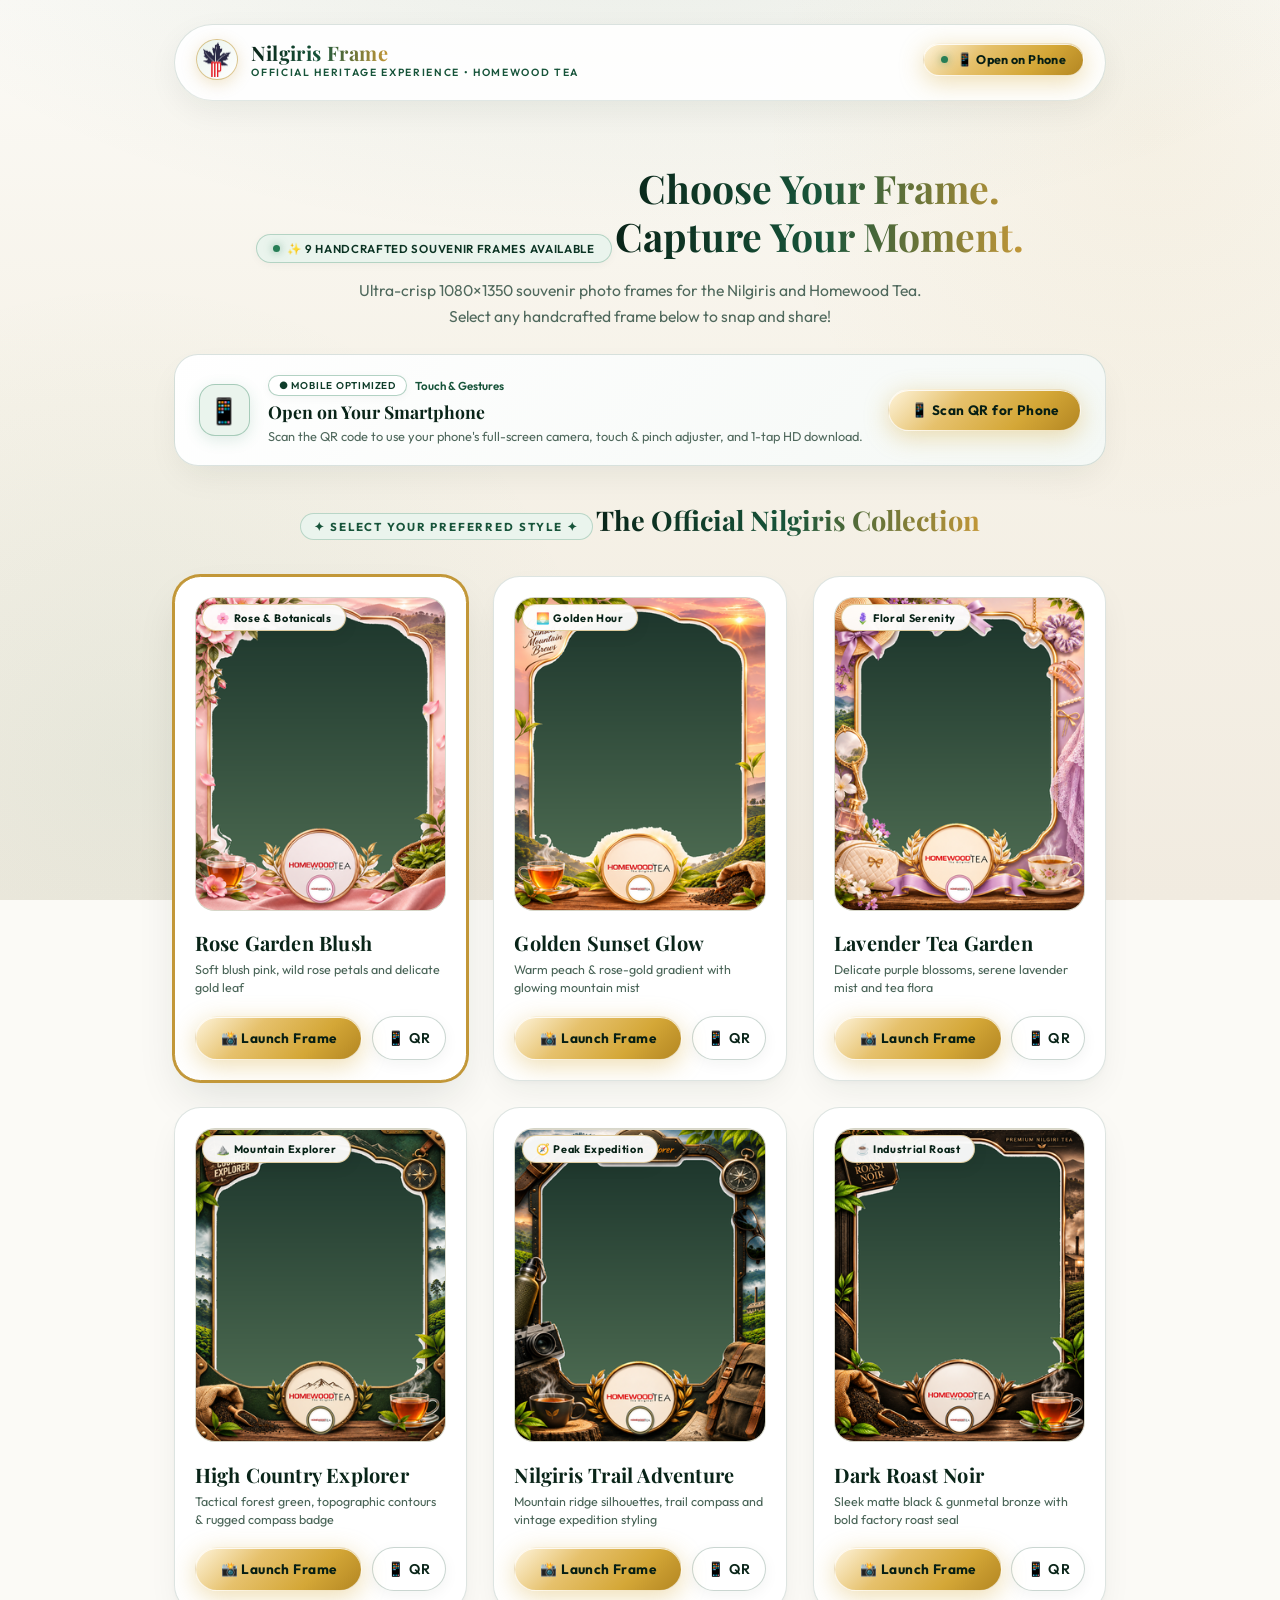
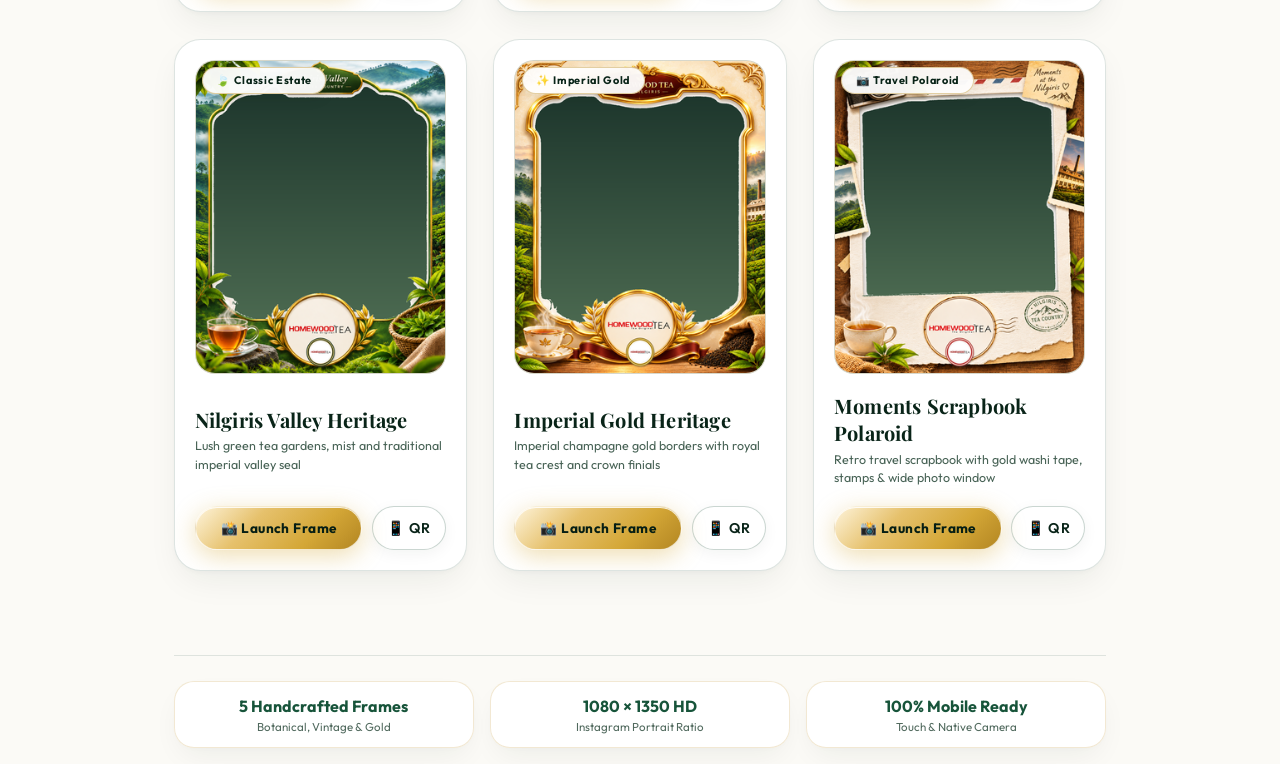
==== index.html @ 3d54c249 "Integrate user's 9 custom AI-designed frames with transparent cutouts and Homewood Tea medallions" ====
<!DOCTYPE html>
<html lang="en">
<head>
  <meta charset="UTF-8" />
  <meta name="viewport" content="width=device-width, initial-scale=1.0, maximum-scale=5.0, user-scalable=yes, viewport-fit=cover" />
  <meta name="theme-color" content="#fbfaf6" />
  <title>Nilgiris Frame | Branded Photo Experience</title>
  <meta name="description" content="Capture and frame high-resolution on-site branded visitor moments with instant social sharing." />
  <link rel="icon" type="image/x-icon" href="favicon.ico" />
  <link rel="shortcut icon" href="logo.ico" />
  <link rel="apple-touch-icon" href="logo.png" />
  <link rel="stylesheet" href="css/style.css" />
</head>
<body>

  <!-- Visual Shutter Flash Overlay -->
  <div id="flash-overlay" class="flash-overlay"></div>

  <!-- Hidden Camera/Gallery File Input -->
  <input type="file" id="file-input" accept="image/*" capture="user" style="display: none;" />

  <!-- ================================================================= -->
  <!-- SCREEN 0: PORTAL / HOME (Browse Campaigns & Mobile QR Codes)     -->
  <!-- ================================================================= -->
  <main id="screen-portal" class="screen-step active" style="flex-direction: column; justify-content: space-between; max-width: 960px; margin: 0 auto; padding: 1.5rem 1rem;">
    <!-- Top Navigation -->
    <header class="portal-header">
      <div style="display: flex; align-items: center; gap: 0.85rem;">
        <div class="brand-crest" title="Nilgiris Valley Crest">
          <img src="logo.png" alt="Logo" style="width: 100%; height: 100%; object-fit: contain; padding: 2px;" />
        </div>
        <div>
          <h1 class="font-serif gold-shimmer-text" style="font-size: 1.25rem; font-weight: 700; letter-spacing: 0.02em;">Nilgiris Frame</h1>
          <p style="font-size: 0.65rem; text-transform: uppercase; letter-spacing: 0.16em; color: var(--tea-forest); font-weight: 600;">Official Heritage Experience • Homewood Tea</p>
        </div>
      </div>
      <div class="portal-nav-actions">
        <button id="btn-open-mobile-qr" class="btn-gold" style="font-size: 0.78rem; padding: 0.5rem 1.05rem; border-radius: 999px;">
          <span class="pulse-dot"></span>
          <span>📱 Open on Phone</span>
        </button>
      </div>
    </header>

    <!-- Hero Section -->
    <section style="margin: 2rem 0 1.5rem; text-align: center;">
      <div class="badge-pill" style="margin-bottom: 0.95rem;">
        <span class="pulse-dot"></span>
        <span style="font-weight: 600; letter-spacing: 0.06em;">✨ 9 Handcrafted Souvenir Frames Available</span>
      </div>
      <h2 class="font-serif gold-shimmer-text" style="font-size: clamp(1.85rem, 6vw, 2.45rem); font-weight: 700; line-height: 1.22; margin-bottom: 0.85rem;">
        Choose Your Frame. <br />Capture Your Moment.
      </h2>
      <p style="font-size: clamp(0.88rem, 2.6vw, 0.98rem); color: var(--tea-text-muted); max-width: 580px; margin: 0 auto; line-height: 1.65;">
        Ultra-crisp 1080×1350 souvenir photo frames for the Nilgiris and Homewood Tea. Select any handcrafted frame below to snap and share!
      </p>
    </section>

    <!-- Mobile Quick Launch Experience Card -->
    <section class="mobile-experience-card glass-panel" style="margin-bottom: 2.25rem; padding: 1.25rem 1.5rem; display: flex; align-items: center; justify-content: space-between; flex-wrap: wrap; gap: 1rem; border: 1.5px solid rgba(17, 69, 48, 0.15); background: linear-gradient(135deg, #ffffff 0%, #f4f8f5 100%); box-shadow: 0 14px 35px -8px rgba(9, 36, 24, 0.08);">
      <div style="display: flex; align-items: center; gap: 1.15rem; flex: 1; min-width: 250px;">
        <div style="width: 3.2rem; height: 3.2rem; border-radius: 1rem; background: #eaf4ed; border: 1.5px solid rgba(39, 126, 86, 0.35); display: flex; align-items: center; justify-content: center; font-size: 1.6rem; flex-shrink: 0; box-shadow: 0 4px 15px rgba(39, 126, 86, 0.15);">
          📱
        </div>
        <div>
          <div style="display: flex; align-items: center; gap: 0.5rem; margin-bottom: 0.25rem;">
            <span class="badge-pill" style="font-size: 0.62rem; padding: 0.2rem 0.6rem; border-color: rgba(39, 126, 86, 0.35); color: #103d2b; background: #ffffff;">
              ● Mobile Optimized
            </span>
            <span style="font-size: 0.72rem; color: var(--tea-forest); font-weight: 600;">Touch & Gestures</span>
          </div>
          <h3 class="font-serif" style="font-size: 1.1rem; color: var(--tea-emerald-deep); font-weight: 700; margin-bottom: 0.2rem;">
            Open on Your Smartphone
          </h3>
          <p style="font-size: 0.8rem; color: var(--tea-text-muted); line-height: 1.45;">
            Scan the QR code to use your phone's full-screen camera, touch & pinch adjuster, and 1-tap HD download.
          </p>
        </div>
      </div>

      <div>
        <button id="btn-banner-scan-qr" class="btn-gold" style="font-size: 0.85rem; padding: 0.7rem 1.35rem;">
          <span>📱 Scan QR for Phone</span>
        </button>
      </div>
    </section>

    <!-- Multi-Frame Catalog Section -->
    <section style="width: 100%; margin-bottom: 2.5rem;">
      <div class="section-title-wrap">
        <div class="section-eyebrow">✦ Select Your Preferred Style ✦</div>
        <h3 class="font-serif gold-shimmer-text" style="font-size: 1.7rem; font-weight: 700;">
          The Official Nilgiris Collection
        </h3>
      </div>

      <!-- Dynamically Populated 5 Frames Grid -->
      <div id="portal-frames-grid" class="frames-grid">
        <!-- Rendered by js/app.js -->
      </div>
    </section>

    <!-- Bottom Specs Footer -->
    <footer style="display: flex; flex-wrap: wrap; justify-content: space-around; gap: 1rem; padding-top: 1.6rem; border-top: 1px solid rgba(17, 69, 48, 0.12); text-align: center;">
      <div class="glass-card" style="padding: 0.85rem 1.25rem; flex: 1; min-width: 140px;">
        <div style="font-weight: 700; color: var(--tea-forest); font-size: 1rem; margin-bottom: 0.2rem;">5 Handcrafted Frames</div>
        <div style="font-size: 0.72rem; color: var(--tea-text-muted);">Botanical, Vintage & Gold</div>
      </div>
      <div class="glass-card" style="padding: 0.85rem 1.25rem; flex: 1; min-width: 140px;">
        <div style="font-weight: 700; color: var(--tea-forest); font-size: 1rem; margin-bottom: 0.2rem;">1080 × 1350 HD</div>
        <div style="font-size: 0.72rem; color: var(--tea-text-muted);">Instagram Portrait Ratio</div>
      </div>
      <div class="glass-card" style="padding: 0.85rem 1.25rem; flex: 1; min-width: 140px;">
        <div style="font-weight: 700; color: var(--tea-forest); font-size: 1rem; margin-bottom: 0.2rem;">100% Mobile Ready</div>
        <div style="font-size: 0.72rem; color: var(--tea-text-muted);">Touch & Native Camera</div>
      </div>
    </footer>
  </main>


  <!-- ================================================================= -->
  <!-- SCREEN 1: CAMPAIGN LANDING (Mobile Brand Onboarding)             -->
  <!-- ================================================================= -->
  <main id="screen-landing" class="screen-step" style="flex-direction: column; justify-content: space-between; max-width: 440px; margin: 0 auto; padding: 1.25rem 1rem;">
    <!-- Brand Header -->
    <header style="text-align: center; padding-top: 0.35rem;">
      <div style="display: flex; justify-content: space-between; align-items: center; margin-bottom: 0.65rem;">
        <button id="btn-back-to-portal" class="btn-secondary" style="font-size: 0.72rem; padding: 0.38rem 0.85rem; border-radius: 999px;">
          ← All Frames
        </button>
        <div class="badge-pill" id="brand-client-name-badge">
          <span>✦</span>
          <span id="brand-client-name">Sagar Nilgiri Products</span>
          <span>✦</span>
        </div>
        <button id="btn-landing-phone-qr" class="btn-secondary" style="font-size: 0.72rem; padding: 0.38rem 0.85rem; border-radius: 999px;" title="Open this frame on Phone">
          📱 QR
        </button>
      </div>

      <h2 id="brand-campaign-title" class="font-serif gold-shimmer-text" style="font-size: clamp(1.4rem, 5.5vw, 1.75rem); font-weight: 700; line-height: 1.25; margin-bottom: 0.25rem;">
        A Moment from the Nilgiris
      </h2>
      <p id="brand-tagline" style="font-size: 0.82rem; color: var(--tea-text-muted); font-weight: 400;">
        Nature Lives in Every Detail
      </p>
    </header>

    <!-- Frame Picker Carousel (Landing) -->
    <div style="margin: 0.95rem 0 0.45rem;">
      <div style="display: flex; justify-content: space-between; align-items: center; margin-bottom: 0.4rem; padding: 0 0.25rem;">
        <span style="font-size: 0.72rem; text-transform: uppercase; letter-spacing: 0.12em; color: var(--tea-forest); font-weight: 700;">
          ✦ Choose Frame Style
        </span>
        <span id="landing-frame-counter" style="font-size: 0.68rem; color: var(--tea-text-muted); font-weight: 600;">
          Frame 1 of 5
        </span>
      </div>
      <div id="landing-frame-carousel" class="landing-frame-picker">
        <!-- Rendered by js/app.js -->
      </div>
    </div>

    <!-- Interactive Teaser Frame Overlay -->
    <div class="glass-panel" style="position: relative; aspect-ratio: 1080 / 1350; width: 100%; max-width: 325px; margin: 0.65rem auto 1.15rem; display: flex; flex-direction: column; align-items: center; justify-content: center; overflow: hidden; border: 2px solid rgba(194, 151, 56, 0.4); box-shadow: var(--shadow-luxury); border-radius: 1.65rem; background: #fbf9f4; cursor: pointer;">
      <!-- Teaser placeholder window -->
      <div id="landing-teaser-window" style="position: absolute; border: 1.5px dashed rgba(39, 126, 86, 0.45); display: flex; flex-direction: column; align-items: center; justify-content: center; text-align: center; padding: 1.25rem; background: radial-gradient(circle at center, #ffffff 0%, #eef5f1 100%); z-index: 2; border-radius: 1.15rem; box-shadow: 0 4px 18px rgba(9, 36, 24, 0.06);">
        <div style="width: 3.4rem; height: 3.4rem; border-radius: 50%; background: #eaf4ed; border: 1.5px solid rgba(194, 151, 56, 0.55); display: flex; align-items: center; justify-content: center; font-size: 1.45rem; margin-bottom: 0.6rem; box-shadow: 0 4px 15px rgba(194, 151, 56, 0.2);">
          📷
        </div>
        <p class="font-serif" style="font-size: 0.95rem; font-weight: 700; color: var(--tea-emerald-deep); letter-spacing: 0.02em;">Tap to Frame Yourself</p>
        <p style="font-size: 0.72rem; color: var(--tea-forest); margin-top: 0.35rem; line-height: 1.4; font-weight: 500;">Live phone camera or choose from photo gallery</p>
      </div>

      <!-- Real Selected Frame Overlay -->
      <img id="landing-teaser-frame-img" src="frames/frame_1.png" alt="Frame Preview" style="position: absolute; inset: 0; width: 100%; height: 100%; object-fit: fill; pointer-events: none; z-index: 5;" />
    </div>

    <!-- Actions -->
    <div style="display: flex; flex-direction: column; gap: 0.75rem; width: 100%;">
      <button id="btn-start-camera" class="btn-gold btn-pulse" style="width: 100%; font-size: 1rem; padding: 1rem;">
        <span>📸 Open Camera & Frame Photo</span>
      </button>

      <button data-action="upload-photo" class="btn-secondary" style="width: 100%; font-size: 0.88rem; padding: 0.82rem;">
        <span>🖼️ Choose from Gallery</span>
      </button>

      <button data-action="sample-portrait" class="btn-secondary" style="width: 100%; font-size: 0.78rem; background: #eaf4ed; border-color: rgba(39, 126, 86, 0.3); color: var(--tea-forest); padding: 0.7rem;">
        <span>✨ Instant Demo Sample Portrait</span>
      </button>
    </div>
  </main>


  <!-- ================================================================= -->
  <!-- SCREEN 2: CAMERA VIEWFINDER                                      -->
  <!-- ================================================================= -->
  <main id="screen-camera" class="screen-step" style="flex-direction: column; position: fixed; inset: 0; background: #000000; z-index: 100;">
    <!-- Top Viewfinder Toolbar -->
    <div class="camera-top-toolbar" style="position: absolute; top: 0; left: 0; right: 0; z-index: 30; display: flex; justify-content: space-between; align-items: center; padding: 1.25rem; background: linear-gradient(to bottom, rgba(0,0,0,0.85), transparent);">
      <button id="btn-close-camera" class="btn-icon" style="width: 2.6rem; height: 2.6rem; background: rgba(255,255,255,0.2); color: #fff; border-color: rgba(255,255,255,0.4);" title="Close">✕</button>
      <div id="camera-client-label" class="badge-pill" style="font-size: 0.7rem; border-color: rgba(212, 175, 55, 0.5); background: rgba(8, 28, 21, 0.8); color: #fff;">
        SAGAR NILGIRI PRODUCTS
      </div>
      <button data-action="sample-portrait" class="btn-icon" style="width: 2.6rem; height: 2.6rem; background: rgba(255,255,255,0.2); color: #fff; border-color: rgba(255,255,255,0.4);" title="Sample Portrait">✨</button>
    </div>

    <!-- Center Video & Framing Guide -->
    <div style="position: relative; flex: 1; width: 100%; display: flex; align-items: center; justify-content: center; overflow: hidden;">
      <video id="camera-video" playsinline autoplay muted style="position: absolute; inset: 0; width: 100%; height: 100%; object-fit: cover;"></video>

      <!-- Framing Guide Cutout Mask -->
      <div class="framing-guide">
        <div class="corner-tick tick-tl"></div>
        <div class="corner-tick tick-tr"></div>
        <div class="corner-tick tick-bl"></div>
        <div class="corner-tick tick-br"></div>

        <div style="position: absolute; top: 1rem; width: 100%; text-align: center;">
          <span style="font-size: 0.65rem; text-transform: uppercase; letter-spacing: 0.12em; color: var(--tea-gold-champagne); background: rgba(8, 28, 21, 0.75); padding: 0.25rem 0.75rem; border-radius: 999px; border: 1px solid rgba(212, 175, 55, 0.4);">
            ✦ Center Face Inside ✦
          </span>
        </div>
      </div>

      <!-- Mobile Camera Notice (if HTTP or camera permission needed) -->
      <div id="camera-error-banner" style="display: none; position: absolute; inset: 0; z-index: 25; background: rgba(8, 28, 21, 0.95); flex-direction: column; align-items: center; justify-content: center; padding: 2rem; text-align: center;">
        <div style="font-size: 2.5rem; margin-bottom: 0.75rem;">📷</div>
        <h3 class="font-serif" style="font-size: 1.25rem; font-weight: 700; color: #fdf4d8; margin-bottom: 0.5rem;">Camera Permission Notice</h3>
        <p id="camera-error-text" style="font-size: 0.8rem; color: rgba(251, 248, 242, 0.75); margin-bottom: 1.5rem; line-height: 1.5; max-width: 320px;">
          Tap below to capture directly using your mobile phone camera!
        </p>
        <button data-action="upload-photo" class="btn-gold" style="width: 100%; max-width: 280px; margin-bottom: 0.75rem;">
          <span>📸 Snap Photo with Device</span>
        </button>
        <button data-action="sample-portrait" class="btn-secondary" style="width: 100%; max-width: 280px;">
          <span>✨ Test with Demo Portrait</span>
        </button>
      </div>
    </div>

    <!-- Bottom Controls -->
    <div class="camera-bottom-toolbar" style="position: absolute; bottom: 0; left: 0; right: 0; z-index: 30; display: flex; justify-content: space-around; align-items: center; padding: 1.5rem 2rem 2.5rem; background: linear-gradient(to top, rgba(0,0,0,0.9), transparent);">
      <button data-action="upload-photo" class="btn-icon" style="background: rgba(255,255,255,0.25); color: #fff;" title="Upload from Gallery">🖼️</button>

      <!-- Main Shutter Button -->
      <div id="btn-shutter" class="shutter-btn-container" title="Take Photo">
        <div class="shutter-ring"></div>
        <div class="shutter-core">
          <span style="font-size: 1.5rem;">📷</span>
        </div>
      </div>

      <button id="btn-flip-camera" class="btn-icon" style="background: rgba(255,255,255,0.25); color: #fff;" title="Flip Camera">🔄</button>
    </div>
  </main>


  <!-- ================================================================= -->
  <!-- SCREEN 3: PHOTO ADJUSTER (Touch Drag, Zoom & Mirror)             -->
  <!-- ================================================================= -->
  <main id="screen-adjust" class="screen-step" style="flex-direction: column; justify-content: space-between; max-width: 440px; margin: 0 auto; padding: 1.25rem; overflow-y: auto; -webkit-overflow-scrolling: touch;">
    <header style="text-align: center; padding-top: 0.5rem;">
      <h2 class="font-serif gold-shimmer-text" style="font-size: 1.6rem; font-weight: 700;">Adjust Your Photo</h2>
      <p style="font-size: 0.78rem; color: var(--tea-text-muted); margin-top: 0.25rem;">
        👆 Drag to center inside frame • Slide to scale & zoom
      </p>
    </header>

    <!-- Adjuster Stage with Live Frame Overlay -->
    <div style="width: 100%; display: flex; justify-content: center; margin: 0.65rem 0;">
      <div id="adjuster-frame-wrapper" class="adjuster-frame-wrapper">
        <div id="adjuster-stage" class="adjuster-stage">
          <img id="adjuster-img" alt="Customer photo adjustment" />
        </div>
        <img id="adjuster-frame-overlay-img" src="frames/frame_1.png" class="adjuster-frame-overlay" alt="Live Frame Overlay" />
      </div>
    </div>

    <!-- Choose Frame in Adjuster -->
    <div style="width: 100%; margin: 0.35rem 0 0.7rem;">
      <div style="display: flex; justify-content: space-between; align-items: center; margin-bottom: 0.3rem; padding: 0 0.3rem;">
        <span style="font-size: 0.72rem; text-transform: uppercase; letter-spacing: 0.1em; color: var(--tea-forest); font-weight: 700;">
          ✦ Switch Frame
        </span>
        <span id="adjust-frame-label" style="font-size: 0.68rem; color: var(--tea-text-muted); font-weight: 600;">
          Nilgiris Valley
        </span>
      </div>
      <div id="adjust-frame-bar" class="adjuster-frame-bar">
        <!-- Rendered by js/app.js -->
      </div>
    </div>

    <!-- Adjust Controls -->
    <div class="glass-panel" style="padding: 0.95rem 1.25rem; margin-bottom: 0.85rem;">
      <div style="display: flex; justify-content: space-between; align-items: center; margin-bottom: 0.5rem; font-size: 0.82rem;">
        <span style="color: var(--tea-forest); font-weight: 700; letter-spacing: 0.04em;">Scale & Zoom</span>
        <span id="zoom-val-text" style="color: var(--tea-emerald-deep); font-weight: 700; background: #eaf4ed; padding: 0.15rem 0.5rem; border-radius: 999px; border: 1px solid rgba(39,126,86,0.25);">1.0x</span>
      </div>
      <input type="range" id="zoom-slider" min="0.7" max="2.5" step="0.05" value="1.0" />

      <div style="display: flex; justify-content: space-between; gap: 0.75rem; margin-top: 0.85rem;">
        <button id="btn-mirror-photo" class="btn-secondary" style="flex: 1; font-size: 0.78rem; padding: 0.65rem;">
          <span>🪞 Mirror Flip</span>
        </button>
        <button id="btn-retake-photo" class="btn-secondary" style="flex: 1; font-size: 0.78rem; padding: 0.65rem;">
          <span>🔄 Retake</span>
        </button>
      </div>
    </div>

    <!-- Confirm Button -->
    <button id="btn-confirm-adjust" class="btn-gold btn-pulse" style="width: 100%; font-size: 1.02rem; padding: 1rem;">
      <span>✦ Confirm & Frame Photo ✦</span>
    </button>
  </main>


  <!-- ================================================================= -->
  <!-- SCREEN 4: COMPOSITING ANIMATION                                  -->
  <!-- ================================================================= -->
  <main id="screen-compositing" class="screen-step" style="flex-direction: column; align-items: center; justify-content: center; min-height: 100vh; min-height: 100dvh; text-align: center; padding: 2rem; background: var(--tea-porcelain);">
    <!-- Dual Ring Luxury Aperture Mechanism -->
    <div style="position: relative; width: 6rem; height: 6rem; display: flex; align-items: center; justify-content: center; margin-bottom: 2rem;">
      <div style="position: absolute; inset: 0; border-radius: 50%; border: 2px dashed rgba(194, 151, 56, 0.45); animation: spinClockwise 9s infinite linear;"></div>
      <div style="position: absolute; inset: 6px; border-radius: 50%; border: 3px solid transparent; border-top-color: var(--tea-forest); border-bottom-color: var(--tea-gold); animation: spinClockwise 1.5s infinite cubic-bezier(0.68, -0.55, 0.27, 1.55);"></div>
      <div style="position: absolute; inset: 16px; border-radius: 50%; border: 1.5px solid rgba(39, 126, 86, 0.35); animation: spinCounter 4s infinite linear;"></div>
      <div style="font-size: 1.5rem; color: var(--tea-gold); filter: drop-shadow(0 0 10px rgba(194, 151, 56, 0.5));">
        ✦
      </div>
    </div>
    <h3 class="font-serif gold-shimmer-text" style="font-size: 1.55rem; font-weight: 700; margin-bottom: 0.6rem;">
      Crafting High-Resolution Frame
    </h3>
    <p style="font-size: 0.82rem; color: var(--tea-text-muted); max-width: 320px; line-height: 1.6;">
      Applying 24K gold foil accents, botanical flourishes, and official authenticity verification...
    </p>
    <div style="display: flex; align-items: center; gap: 0.5rem; margin-top: 1.5rem; background: #eaf4ed; border: 1px solid rgba(39, 126, 86, 0.25); border-radius: 999px; padding: 0.35rem 0.95rem; font-size: 0.72rem; color: var(--tea-forest); font-weight: 600;">
      <span class="pulse-dot"></span>
      <span>1080 × 1350 Master Canvas Generation</span>
    </div>
  </main>


  <!-- ================================================================= -->
  <!-- SCREEN 5: FINAL PREVIEW & SHARING                                -->
  <!-- ================================================================= -->
  <main id="screen-preview" class="screen-step" style="flex-direction: column; justify-content: space-between; max-width: 440px; margin: 0 auto; padding: 1.25rem;">
    <header style="text-align: center; padding-top: 0.5rem;">
      <div class="badge-pill" style="margin-bottom: 0.65rem;">
        <span class="pulse-dot"></span>
        <span>✓ High-Resolution 1080×1350 Ready</span>
      </div>
      <h2 id="preview-title" class="font-serif gold-shimmer-text" style="font-size: 1.7rem; font-weight: 700;">
        Your Branded Moment
      </h2>
    </header>

    <!-- Final Composite Display -->
    <div style="width: 100%; margin: 0.85rem 0; border-radius: 1.65rem; overflow: hidden; box-shadow: 0 20px 50px -10px rgba(9, 36, 24, 0.16), 0 0 25px rgba(194, 151, 56, 0.25); border: 2px solid rgba(194, 151, 56, 0.45); background: #ffffff;">
      <img id="final-composite-img" alt="Branded photo composite" style="width: 100%; height: auto; display: block;" />
    </div>

    <!-- Switch Frame Style (Re-compositing without retake) -->
    <div class="glass-panel" style="padding: 0.75rem 0.95rem; margin-bottom: 0.85rem;">
      <div style="display: flex; justify-content: space-between; align-items: center; margin-bottom: 0.35rem;">
        <span style="font-size: 0.72rem; font-weight: 700; color: var(--tea-forest); letter-spacing: 0.06em;">
          ✦ Try Another Frame Style
        </span>
        <span style="font-size: 0.64rem; color: var(--tea-text-muted); font-weight: 600;">
          Instant 1-Tap Re-frame
        </span>
      </div>
      <div id="preview-frame-strip" class="preview-frame-strip">
        <!-- Rendered by js/app.js -->
      </div>
    </div>

    <!-- Actions -->
    <div style="display: flex; flex-direction: column; gap: 0.75rem; width: 100%;">
      <button id="btn-download-hd" class="btn-gold btn-pulse" style="width: 100%; font-size: 1.02rem; padding: 1rem;">
        <span>⬇️ Download HD Photo (1080×1350)</span>
      </button>

      <div style="display: flex; gap: 0.75rem;">
        <button id="btn-share" class="btn-secondary" style="flex: 1; font-size: 0.88rem; padding: 0.88rem;">
          <span>📤 Share / Post</span>
        </button>
        <button id="btn-take-another" class="btn-secondary" style="flex: 1; font-size: 0.88rem; padding: 0.88rem;">
          <span>📸 Take Another</span>
        </button>
      </div>

      <!-- Brand CTA Link -->
      <a id="cta-brand-link" href="#" target="_blank" rel="noopener noreferrer" class="btn-secondary" style="text-align: center; font-size: 0.82rem; background: #eaf4ed; border-color: rgba(39, 126, 86, 0.3); color: var(--tea-forest); text-decoration: none; padding: 0.82rem; font-weight: 600;">
        <span id="cta-brand-text">Explore Nilgiri Reserve Blends →</span>
      </a>
    </div>
  </main>


  <!-- ================================================================= -->
  <!-- MODAL: INSTAGRAM & SOCIAL SHARING                                -->
  <!-- ================================================================= -->
  <div id="share-modal" class="modal-backdrop">
    <div class="modal-box" style="max-width: 440px;">
      <div style="display: flex; justify-content: space-between; align-items: center; margin-bottom: 0.65rem;">
        <div>
          <h3 class="font-serif gold-gradient-text" style="font-size: 1.25rem; font-weight: 700;">Share Your Moment</h3>
          <p style="font-size: 0.72rem; color: var(--tea-text-muted); margin-top: 0.15rem;">Tap any app below to open and share instantly</p>
        </div>
        <button data-close-modal class="btn-icon" style="width: 2.2rem; height: 2.2rem;">✕</button>
      </div>

      <!-- Live Share Notice Status -->
      <div id="share-status-pill" style="display: none; padding: 0.55rem 0.85rem; border-radius: 0.85rem; background: #eaf4ed; border: 1px solid rgba(39, 126, 86, 0.4); color: var(--tea-forest); font-size: 0.72rem; font-weight: 600; text-align: center; margin-bottom: 0.75rem;">
        ✓ Opening app...
      </div>

      <!-- Native System Share Trigger -->
      <button id="btn-trigger-system-share" class="btn-gold" style="width: 100%; font-size: 0.85rem; padding: 0.75rem; margin-bottom: 0.75rem; display: flex; align-items: center; justify-content: center; gap: 0.5rem;">
        <span>📱 Open Phone's Share Menu (All Apps)</span>
      </button>

      <!-- Apps Grid (Direct Deep Links) -->
      <div class="share-apps-grid">
        <!-- WhatsApp -->
        <div id="share-btn-whatsapp" class="share-app-item">
          <div class="share-app-icon" style="background: #25D366;">
            💬
          </div>
          <span class="share-app-label">WhatsApp</span>
          <span class="share-app-sub">Chat & Status</span>
        </div>

        <!-- Instagram -->
        <div id="share-btn-instagram" class="share-app-item">
          <div class="share-app-icon" style="background: linear-gradient(45deg, #f09433 0%, #e6683c 25%, #dc2743 50%, #cc2366 75%, #bc1888 100%);">
            📸
          </div>
          <span class="share-app-label">Instagram</span>
          <span class="share-app-sub">Story & Feed</span>
        </div>

        <!-- Telegram -->
        <div id="share-btn-telegram" class="share-app-item">
          <div class="share-app-icon" style="background: #0088cc;">
            ✈️
          </div>
          <span class="share-app-label">Telegram</span>
          <span class="share-app-sub">Send Message</span>
        </div>

        <!-- Messages / SMS -->
        <div id="share-btn-sms" class="share-app-item">
          <div class="share-app-icon" style="background: #34C759;">
            ✉️
          </div>
          <span class="share-app-label">Messages</span>
          <span class="share-app-sub">iMessage / SMS</span>
        </div>

        <!-- Twitter / X -->
        <div id="share-btn-twitter" class="share-app-item">
          <div class="share-app-icon" style="background: #000000; border: 1px solid rgba(255,255,255,0.25);">
            𝕏
          </div>
          <span class="share-app-label">X / Twitter</span>
          <span class="share-app-sub">Post Tweet</span>
        </div>

        <!-- Facebook -->
        <div id="share-btn-facebook" class="share-app-item">
          <div class="share-app-icon" style="background: #1877F2;">
            📘
          </div>
          <span class="share-app-label">Facebook</span>
          <span class="share-app-sub">Feed Post</span>
        </div>
      </div>

      <!-- Caption Preview & Copy -->
      <div style="background: #fbf9f4; border: 1px solid rgba(17, 69, 48, 0.16); border-radius: 1rem; padding: 0.75rem 0.85rem; margin-top: 0.5rem;">
        <div style="display: flex; justify-content: space-between; align-items: center; margin-bottom: 0.35rem;">
          <span style="font-size: 0.65rem; color: var(--tea-forest); font-weight: 600; text-transform: uppercase; letter-spacing: 0.05em;">✦ Instagram Caption</span>
          <button id="btn-copy-caption" class="btn-secondary" style="font-size: 0.65rem; padding: 0.25rem 0.65rem; border-radius: 999px;">
            📋 Copy Caption
          </button>
        </div>
        <p id="caption-text-preview" style="font-size: 0.7rem; color: var(--tea-text-body); white-space: pre-line; line-height: 1.35; max-height: 65px; overflow-y: auto;"></p>
      </div>

      <!-- Save Photo Button -->
      <button id="btn-modal-download-hd" class="btn-secondary" style="width: 100%; font-size: 0.78rem; margin-top: 0.75rem; padding: 0.65rem;">
        <span>💾 Save 1080×1350 Photo to Device Gallery</span>
      </button>
    </div>
  </div>


  <!-- ================================================================= -->
  <!-- MODAL: SCAN ON MOBILE (Dynamic QR Code)                          -->
  <!-- ================================================================= -->
  <div id="qr-modal" class="modal-backdrop">
    <div class="modal-box" style="text-align: center;">
      <div style="display: flex; justify-content: space-between; align-items: center; margin-bottom: 1rem;">
        <h3 id="qr-modal-title" class="font-serif gold-gradient-text" style="font-size: 1.2rem; font-weight: 700;">
          Scan with Mobile Camera
        </h3>
        <button data-close-modal class="btn-icon" style="width: 2.2rem; height: 2.2rem;">✕</button>
      </div>
      <p id="qr-modal-sub" style="font-size: 0.8rem; color: var(--tea-text-muted); margin-bottom: 1.25rem;">
        Point your phone camera at this QR code to launch the camera experience on your mobile device!
      </p>

      <!-- Dynamic QR Canvas Container -->
      <div style="display: flex; justify-content: center; margin: 1.25rem 0;">
        <div id="qr-code-display" style="padding: 1rem; background: #ffffff; border-radius: 1.25rem; box-shadow: 0 10px 30px rgba(9, 36, 24, 0.12); border: 2px solid rgba(194, 151, 56, 0.4);"></div>
      </div>

      <div style="font-size: 0.75rem; color: var(--tea-text-muted); margin-bottom: 0.85rem; word-break: break-all;">
        Or open direct link:<br />
        <a id="qr-direct-link" href="#" target="_blank" style="color: var(--tea-forest); text-decoration: underline; font-weight: 600;"></a>
      </div>

      <div style="display: flex; gap: 0.5rem; margin-bottom: 0.75rem;">
        <button id="btn-copy-qr-link" class="btn-gold" style="flex: 1; font-size: 0.78rem; padding: 0.6rem;">
          <span>📋 Copy Mobile Link</span>
        </button>
      </div>

      <p style="font-size: 0.68rem; color: var(--tea-text-dim); margin-bottom: 1rem;">
        ✦ Tip: Ensure your mobile phone is connected to the same Wi-Fi network.
      </p>

      <button data-close-modal class="btn-secondary" style="width: 100%; font-size: 0.8rem;">
        Close
      </button>
    </div>
  </div>

  <!-- Pure JavaScript Application Scripts -->
  <script src="js/qrcode.min.js"></script>
  <script src="js/campaigns.js"></script>
  <script src="js/canvas-composer.js"></script>
  <script src="js/camera.js"></script>
  <script src="js/app.js"></script>
</body>
</html>
---- css/style.css ----
@import url('https://fonts.googleapis.com/css2?family=Cinzel:wght@500;600;700;800;900&family=Outfit:wght@300;400;500;600;700;800&family=Plus+Jakarta+Sans:wght@300;400;500;600;700&family=Playfair+Display:ital,wght@0,500;0,600;0,700;1,500&display=swap');

:root {
  /* ================================================================= */
  /* NILGIRIS HIGH-ELEVATION BOTANICAL LUXURY & CHAMPAGNE GOLD SYSTEM  */
  /* ================================================================= */
  
  /* Lighter Porcelain & Bone-China Surfaces */
  --tea-porcelain: #fbfaf6;
  --tea-cream: #f4efe6;
  --tea-ivory: #ffffff;
  --tea-surface: rgba(255, 255, 255, 0.90);
  --tea-surface-card: rgba(255, 255, 255, 0.94);
  --tea-surface-card-hover: #ffffff;
  
  /* Aristocratic Botanical Greens: British Heritage, Mountain Pine & Fresh Shoot */
  --tea-emerald-deep: #092418;        /* Deepest high-contrast forest for headlines */
  --tea-emerald-rich: #103d2b;        /* Imperial botanical green */
  --tea-forest: #17543a;              /* Primary brand forest green */
  --tea-sprout: #277e56;              /* Fresh mountain tea sprout */
  --tea-mint-soft: #eaf4ed;           /* Soft eucalyptus mint badge & hover tint */
  --tea-mint-subtle: #f1f7f3;
  --tea-mint-border: rgba(39, 126, 86, 0.22);
  
  /* Refined Champagne 24K Gold Accents */
  --tea-gold: #c29738;
  --tea-gold-light: #fef8eb;
  --tea-gold-champagne: #ecd398;
  --tea-gold-rich: #b38622;
  --tea-gold-border: rgba(194, 151, 56, 0.32);
  --tea-gold-glow: rgba(194, 151, 56, 0.28);
  
  /* High-Contrast Luxury Typography */
  --tea-text-title: #082116;          /* 100% WCAG AAA Sharpness */
  --tea-text-body: #233a2f;           /* Comfortable long reading */
  --tea-text-muted: #50695d;          /* Subtitles & metadata */
  --tea-text-dim: #768f84;
  
  /* Compatibility bindings with existing component classes */
  --lux-void: var(--tea-porcelain);
  --lux-obsidian: var(--tea-cream);
  --lux-emerald-noir: var(--tea-mint-soft);
  --lux-emerald-velvet: var(--tea-forest);
  --lux-forest-deep: var(--tea-emerald-deep);

  --lux-cream: var(--tea-text-title);
  --lux-ivory: var(--tea-text-body);
  --lux-pearl-dim: var(--tea-text-muted);
  --lux-pearl-faint: var(--tea-text-dim);

  --lux-gold-light: var(--tea-gold-light);
  --lux-gold-champagne: var(--tea-gold-champagne);
  --lux-gold: var(--tea-gold);
  --lux-gold-rich: var(--tea-gold-rich);
  --lux-gold-bronze: #8a6519;
  --lux-gold-glow: var(--tea-gold-glow);

  --nilgiri-dark: var(--tea-emerald-deep);
  --nilgiri-forest: var(--tea-forest);
  --nilgiri-deep: var(--tea-emerald-rich);
  --nilgiri-emerald: var(--tea-sprout);
  --nilgiri-cream: var(--tea-porcelain);
  --nilgiri-ivory: var(--tea-ivory);
  --nilgiri-gold: var(--tea-gold);
  --nilgiri-gold-light: var(--tea-gold-champagne);
  --nilgiri-gold-dark: var(--tea-gold-rich);

  --font-serif: 'Playfair Display', Georgia, serif;
  --font-display: 'Cinzel', Georgia, serif;
  --font-sans: 'Outfit', 'Plus Jakarta Sans', -apple-system, BlinkMacSystemFont, 'Segoe UI', Roboto, sans-serif;

  --shadow-gold: 0 8px 25px var(--tea-gold-glow);
  --shadow-luxury: 0 16px 40px -10px rgba(9, 36, 24, 0.08), 0 3px 10px rgba(0, 0, 0, 0.02);
  --glass-border: 1px solid rgba(17, 69, 48, 0.12);
}

* {
  box-sizing: border-box;
  margin: 0;
  padding: 0;
  -webkit-tap-highlight-color: transparent;
}

html, body {
  width: 100%;
  min-height: 100vh;
  min-height: 100dvh;
  background-color: var(--tea-porcelain);
  color: var(--tea-text-body);
  font-family: var(--font-sans);
  overflow-x: hidden;
  -webkit-font-smoothing: antialiased;
  -moz-osx-font-smoothing: grayscale;
}

/* Atmospheric High-Elevation Mist & Botanical Emerald Background */
body {
  background: 
    radial-gradient(ellipse 90% 55% at 50% -10%, rgba(27, 88, 62, 0.08) 0%, transparent 68%),
    radial-gradient(circle 600px at 90% 15%, rgba(194, 151, 56, 0.07) 0%, transparent 65%),
    radial-gradient(circle 700px at 10% 85%, rgba(39, 126, 86, 0.06) 0%, transparent 70%),
    linear-gradient(180deg, #fbfaf6 0%, #f6f2e8 45%, #f1ebe0 100%);
  background-attachment: fixed;
}

/* Typography */
.font-serif { font-family: var(--font-serif); }
.font-display { font-family: var(--font-display); }
.font-sans { font-family: var(--font-sans); }

.gold-gradient-text {
  background: linear-gradient(135deg, #092418 0%, #17543a 40%, #b38622 80%, #092418 100%);
  -webkit-background-clip: text;
  -webkit-text-fill-color: transparent;
  display: inline-block;
}

/* Dynamic 24K Gold & Emerald Shimmer Animation */
@keyframes goldShimmerSweep {
  0% { background-position: -200% center; }
  100% { background-position: 200% center; }
}

.gold-shimmer-text {
  background: linear-gradient(90deg, #092418 0%, #17543a 25%, #c29738 50%, #17543a 75%, #092418 100%);
  background-size: 200% auto;
  -webkit-background-clip: text;
  -webkit-text-fill-color: transparent;
  display: inline-block;
  animation: goldShimmerSweep 7s ease-in-out infinite;
}

/* Frosted Luxury Porcelain Glass Surfaces */
.glass-panel {
  background: var(--tea-surface);
  backdrop-filter: blur(24px);
  -webkit-backdrop-filter: blur(24px);
  border: 1px solid rgba(17, 69, 48, 0.12);
  border-radius: 1.5rem;
  box-shadow: 0 16px 40px -10px rgba(9, 36, 24, 0.08), 0 2px 8px rgba(0, 0, 0, 0.03);
}

.glass-card {
  background: var(--tea-surface-card);
  backdrop-filter: blur(20px);
  -webkit-backdrop-filter: blur(20px);
  border: 1px solid rgba(194, 151, 56, 0.22);
  border-radius: 1.25rem;
  box-shadow: 0 12px 30px -8px rgba(9, 36, 24, 0.07), 0 2px 6px rgba(0, 0, 0, 0.02);
}

/* Primary Haute 24K Gold Button with Specular Shine */
.btn-gold {
  position: relative;
  background: linear-gradient(135deg, #fef4db 0%, #e6c16c 35%, #d4a737 70%, #b38622 100%);
  color: #061e14;
  font-family: var(--font-sans);
  font-weight: 700;
  font-size: 0.95rem;
  letter-spacing: 0.03em;
  border: 1px solid rgba(255, 255, 255, 0.7);
  border-radius: 999px;
  padding: 0.95rem 1.85rem;
  cursor: pointer;
  display: inline-flex;
  align-items: center;
  justify-content: center;
  gap: 0.6rem;
  box-shadow: 0 6px 25px rgba(212, 167, 55, 0.38), inset 0 1px 0 rgba(255, 255, 255, 0.85);
  transition: all 0.28s cubic-bezier(0.16, 1, 0.3, 1);
  user-select: none;
  text-decoration: none;
  overflow: hidden;
}

.btn-gold::before {
  content: '';
  position: absolute;
  top: -50%;
  left: -50%;
  width: 200%;
  height: 200%;
  background: linear-gradient(
    60deg,
    transparent 35%,
    rgba(255, 255, 255, 0.45) 50%,
    transparent 65%
  );
  transform: translateX(-100%) rotate(25deg);
  transition: transform 0.65s ease;
  pointer-events: none;
}

.btn-gold:hover {
  filter: brightness(1.04);
  box-shadow: 0 8px 32px rgba(212, 167, 55, 0.52), inset 0 1px 0 #ffffff;
  transform: translateY(-2px);
}

.btn-gold:hover::before {
  transform: translateX(100%) rotate(25deg);
}

.btn-gold:active {
  transform: scale(0.97);
  box-shadow: 0 2px 12px rgba(212, 167, 55, 0.3);
}

/* Pulsing Primary Button for Key Conversions */
@keyframes pulseButtonGlow {
  0%, 100% {
    box-shadow: 0 6px 25px rgba(212, 167, 55, 0.38), 0 0 0 0 rgba(194, 151, 56, 0.35);
  }
  50% {
    box-shadow: 0 8px 34px rgba(212, 167, 55, 0.55), 0 0 0 8px rgba(194, 151, 56, 0);
  }
}

.btn-pulse {
  animation: pulseButtonGlow 2.6s infinite cubic-bezier(0.4, 0, 0.6, 1);
}

/* Secondary Frosted Porcelain Button */
.btn-secondary {
  background: #ffffff;
  border: 1.5px solid rgba(17, 69, 48, 0.22);
  color: #092418;
  font-family: var(--font-sans);
  font-weight: 600;
  font-size: 0.88rem;
  letter-spacing: 0.02em;
  border-radius: 999px;
  padding: 0.85rem 1.45rem;
  cursor: pointer;
  display: inline-flex;
  align-items: center;
  justify-content: center;
  gap: 0.5rem;
  box-shadow: 0 4px 15px rgba(9, 36, 24, 0.05);
  transition: all 0.25s cubic-bezier(0.16, 1, 0.3, 1);
  text-decoration: none;
}

.btn-secondary:hover {
  background: #eaf4ed;
  border-color: #17543a;
  color: #061e14;
  transform: translateY(-1px);
  box-shadow: 0 6px 20px rgba(9, 36, 24, 0.09);
}

.btn-secondary:active {
  transform: scale(0.98);
}

/* Icon Buttons */
.btn-icon {
  width: 3.2rem;
  height: 3.2rem;
  border-radius: 50%;
  background: #ffffff;
  border: 1.5px solid rgba(17, 69, 48, 0.18);
  color: #092418;
  display: flex;
  align-items: center;
  justify-content: center;
  cursor: pointer;
  box-shadow: 0 4px 15px rgba(9, 36, 24, 0.08);
  transition: all 0.2s ease;
}

.btn-icon:hover {
  border-color: var(--tea-gold);
  color: #061e14;
  background: #fbf9f4;
  box-shadow: 0 0 18px rgba(194, 151, 56, 0.28);
  transform: scale(1.05);
}

.btn-icon:active {
  transform: scale(0.92);
}

/* Fine Jewelry Badge Pill */
.badge-pill {
  display: inline-flex;
  align-items: center;
  gap: 0.45rem;
  padding: 0.38rem 1rem;
  border-radius: 9999px;
  background: #eaf4ed;
  border: 1px solid rgba(39, 126, 86, 0.28);
  font-size: 0.72rem;
  font-weight: 600;
  letter-spacing: 0.08em;
  text-transform: uppercase;
  color: #0b3323;
  box-shadow: 0 2px 8px rgba(9, 36, 24, 0.04);
}

/* Shutter Button with Pulsing Gold Ring */
.shutter-btn-container {
  position: relative;
  width: 5.5rem;
  height: 5.5rem;
  display: flex;
  align-items: center;
  justify-content: center;
  cursor: pointer;
}

.shutter-ring {
  position: absolute;
  inset: 0;
  border-radius: 50%;
  border: 3px solid var(--tea-gold);
  animation: pulse-ring 2.4s infinite cubic-bezier(0.4, 0, 0.6, 1);
}

.shutter-core {
  position: relative;
  width: 4.4rem;
  height: 4.4rem;
  border-radius: 50%;
  background: linear-gradient(135deg, #fff2d4 0%, #e2be6c 60%, #9e751d 100%);
  border: 2px solid #ffffff;
  display: flex;
  align-items: center;
  justify-content: center;
  color: #070a09;
  box-shadow: 0 0 30px rgba(226, 190, 108, 0.65);
  transition: transform 0.15s ease;
}

.shutter-btn-container:active .shutter-core {
  transform: scale(0.9);
}

@keyframes pulse-ring {
  0%, 100% {
    transform: scale(1);
    opacity: 0.85;
  }
  50% {
    transform: scale(1.1);
    opacity: 0.25;
  }
}

/* Flash Animation */
.flash-overlay {
  position: fixed;
  inset: 0;
  background: white;
  opacity: 0;
  pointer-events: none;
  z-index: 9999;
  transition: opacity 0.05s ease-out;
}

.flash-overlay.flashing {
  opacity: 0.95;
  transition: opacity 0.15s ease-in;
}

/* Step Screens with Cinematic Fade */
.screen-step {
  display: none;
  width: 100%;
  min-height: 100vh;
  min-height: 100dvh;
}

.screen-step.active {
  display: flex;
  animation: screenFadeSlide 0.36s cubic-bezier(0.16, 1, 0.3, 1) forwards;
}

@keyframes screenFadeSlide {
  0% {
    opacity: 0;
    transform: translateY(10px);
  }
  100% {
    opacity: 1;
    transform: translateY(0);
  }
}

/* Viewfinder Framing Window (Camera remains black for photography) */
.framing-guide {
  position: relative;
  width: 84vw;
  max-width: 360px;
  aspect-ratio: 886 / 756;
  border-radius: 1.75rem;
  border: 2px solid rgba(226, 190, 108, 0.85);
  box-shadow: 0 0 0 9999px rgba(3, 5, 4, 0.78), 0 0 35px rgba(226, 190, 108, 0.45);
  overflow: hidden;
}

.corner-tick {
  position: absolute;
  width: 1.4rem;
  height: 1.4rem;
  border-color: #fae6ba;
  animation: tickGlow 2.8s infinite ease-in-out;
}

@keyframes tickGlow {
  0%, 100% {
    border-color: #fae6ba;
    filter: drop-shadow(0 0 4px rgba(226, 190, 108, 0.6));
  }
  50% {
    border-color: #ffffff;
    filter: drop-shadow(0 0 10px rgba(255, 255, 255, 0.95));
  }
}

.tick-tl { top: 0.6rem; left: 0.6rem; border-top: 3px solid; border-left: 3px solid; border-top-left-radius: 6px; }
.tick-tr { top: 0.6rem; right: 0.6rem; border-top: 3px solid; border-right: 3px solid; border-top-right-radius: 6px; }
.tick-bl { bottom: 0.6rem; left: 0.6rem; border-bottom: 3px solid; border-left: 3px solid; border-bottom-left-radius: 6px; }
.tick-br { bottom: 0.6rem; right: 0.6rem; border-bottom: 3px solid; border-right: 3px solid; border-bottom-right-radius: 6px; }

/* Spin Keyframes for Luxury Aperture and Loaders */
@keyframes spinClockwise {
  0% { transform: rotate(0deg); }
  100% { transform: rotate(360deg); }
}

@keyframes spinCounter {
  0% { transform: rotate(0deg); }
  100% { transform: rotate(-360deg); }
}

/* Photo Adjuster with Live Nilgiris Frame Overlay */
.adjuster-frame-wrapper {
  position: relative;
  width: 82vw;
  max-width: 320px;
  aspect-ratio: 1080 / 1350;
  border-radius: 1.5rem;
  overflow: hidden;
  box-shadow: 0 16px 45px -8px rgba(9, 36, 24, 0.16), 0 0 25px rgba(194, 151, 56, 0.25);
  border: 2px solid rgba(194, 151, 56, 0.45);
  background: #fbf9f4;
  touch-action: none;
  user-select: none;
  cursor: grab;
}

.adjuster-frame-wrapper:active {
  cursor: grabbing;
}

.adjuster-stage {
  position: absolute;
  left: 8.98%;
  top: 17.04%;
  width: 82.04%;
  height: 56.0%;
  overflow: hidden;
  background: #f4efe6;
  touch-action: none;
  user-select: none;
}

#adjuster-img {
  position: absolute;
  top: 0;
  left: 0;
  width: 100%;
  height: 100%;
  object-fit: cover;
  object-position: center;
  transform-origin: center center;
  user-select: none;
  -webkit-user-drag: none;
  pointer-events: none;
  transition: transform 0.05s ease-out;
}

.adjuster-frame-overlay {
  position: absolute;
  inset: 0;
  width: 100%;
  height: 100%;
  object-fit: fill;
  pointer-events: none;
  z-index: 5;
}

/* Range Slider */
input[type="range"] {
  -webkit-appearance: none;
  appearance: none;
  width: 100%;
  height: 6px;
  background: rgba(17, 69, 48, 0.14);
  border-radius: 4px;
  outline: none;
}

input[type="range"]::-webkit-slider-thumb {
  -webkit-appearance: none;
  appearance: none;
  width: 22px;
  height: 22px;
  border-radius: 50%;
  background: linear-gradient(135deg, #fef4db, #e2be6c);
  border: 2.5px solid #ffffff;
  cursor: pointer;
  box-shadow: 0 2px 8px rgba(9, 36, 24, 0.18), 0 0 12px rgba(194, 151, 56, 0.45);
}

/* Luxury Modal */
.modal-backdrop {
  position: fixed;
  inset: 0;
  background: rgba(9, 36, 24, 0.45);
  backdrop-filter: blur(12px);
  -webkit-backdrop-filter: blur(12px);
  z-index: 1000;
  display: flex;
  align-items: center;
  justify-content: center;
  padding: 1.25rem;
  opacity: 0;
  pointer-events: none;
  transition: opacity 0.25s ease;
}

.modal-backdrop.active {
  opacity: 1;
  pointer-events: auto;
}

.modal-box {
  width: 100%;
  max-width: 440px;
  background: #ffffff;
  border: 1px solid rgba(17, 69, 48, 0.15);
  border-radius: 1.75rem;
  padding: 1.75rem;
  box-shadow: 0 25px 60px -10px rgba(9, 36, 24, 0.18), 0 0 30px rgba(194, 151, 56, 0.15);
  transform: translateY(20px);
  transition: transform 0.25s cubic-bezier(0.16, 1, 0.3, 1);
}

.modal-backdrop.active .modal-box {
  transform: translateY(0);
}

/* ================================================================= */
/* MULTI-FRAME SELECTOR & LUXURY CATALOG COMPONENTS                  */
/* ================================================================= */

/* Portal Floating Luxury Navigation Bar */
.portal-header {
  display: flex;
  align-items: center;
  justify-content: space-between;
  padding: 0.85rem 1.35rem;
  background: rgba(255, 255, 255, 0.90);
  backdrop-filter: blur(24px);
  -webkit-backdrop-filter: blur(24px);
  border: 1px solid rgba(17, 69, 48, 0.15);
  border-radius: 999px;
  box-shadow: 0 10px 30px rgba(9, 36, 24, 0.06);
  margin-bottom: 2rem;
  transition: all 0.3s ease;
}

.portal-header:hover {
  border-color: rgba(194, 151, 56, 0.45);
  box-shadow: 0 12px 35px rgba(9, 36, 24, 0.09);
}

.brand-crest {
  width: 2.6rem;
  height: 2.6rem;
  border-radius: 50%;
  background: linear-gradient(135deg, #eaf4ed 0%, #ffffff 100%);
  border: 1.5px solid rgba(194, 151, 56, 0.55);
  display: flex;
  align-items: center;
  justify-content: center;
  font-size: 1.15rem;
  color: #c29738;
  box-shadow: 0 4px 15px rgba(194, 151, 56, 0.25);
  animation: crestBreathe 4s infinite ease-in-out;
}

@keyframes crestBreathe {
  0%, 100% {
    box-shadow: 0 0 12px rgba(194, 151, 56, 0.25);
    border-color: rgba(194, 151, 56, 0.45);
  }
  50% {
    box-shadow: 0 0 20px rgba(194, 151, 56, 0.5);
    border-color: #277e56;
  }
}

/* Pulsing Status Dot */
.pulse-dot {
  display: inline-block;
  width: 7px;
  height: 7px;
  border-radius: 50%;
  background: #277e56;
  box-shadow: 0 0 8px rgba(39, 126, 86, 0.6);
  animation: dotPulse 2s infinite ease-in-out;
}

@keyframes dotPulse {
  0%, 100% { transform: scale(1); opacity: 1; }
  50% { transform: scale(1.35); opacity: 0.55; }
}

/* Section headers */
.section-title-wrap {
  text-align: center;
  margin-bottom: 1.75rem;
}

.section-eyebrow {
  display: inline-flex;
  align-items: center;
  gap: 0.5rem;
  font-size: 0.72rem;
  font-weight: 700;
  text-transform: uppercase;
  letter-spacing: 0.16em;
  color: #17543a;
  background: #eaf4ed;
  padding: 0.3rem 0.85rem;
  border-radius: 999px;
  border: 1px solid rgba(39, 126, 86, 0.25);
  margin-bottom: 0.5rem;
}

/* Frames Grid (Portal) */
.frames-grid {
  display: grid;
  grid-template-columns: repeat(auto-fill, minmax(285px, 1fr));
  gap: 1.65rem;
  width: 100%;
  margin-bottom: 2.75rem;
}

@media (max-width: 640px) {
  .frames-grid {
    grid-template-columns: 1fr;
    gap: 1.35rem;
  }
}

.frame-card {
  position: relative;
  background: #ffffff;
  border: 1.5px solid rgba(17, 69, 48, 0.14);
  border-radius: 1.65rem;
  padding: 1.25rem;
  display: flex;
  flex-direction: column;
  justify-content: space-between;
  box-shadow: 0 14px 35px -8px rgba(9, 36, 24, 0.08), 0 2px 6px rgba(0, 0, 0, 0.03);
  transition: all 0.35s cubic-bezier(0.16, 1, 0.3, 1);
  overflow: hidden;
}

.frame-card::before {
  content: '';
  position: absolute;
  top: 0;
  left: -120%;
  width: 60%;
  height: 100%;
  background: linear-gradient(90deg, transparent, rgba(255, 255, 255, 0.6), transparent);
  transform: skewX(-25deg);
  transition: 0.8s ease;
  pointer-events: none;
}

.frame-card:hover {
  border-color: rgba(194, 151, 56, 0.65);
  box-shadow: 0 22px 50px -10px rgba(9, 36, 24, 0.14), 0 0 25px rgba(194, 151, 56, 0.2);
  transform: translateY(-6px);
}

.frame-card:hover::before {
  left: 170%;
}

.frame-card.active {
  border-color: #c29738;
  box-shadow: 0 0 0 2px #c29738, 0 20px 45px -8px rgba(9, 36, 24, 0.12);
}

.frame-card-badge {
  position: absolute;
  top: 1.7rem;
  left: 1.7rem;
  z-index: 10;
  background: rgba(255, 255, 255, 0.94);
  border: 1px solid rgba(194, 151, 56, 0.45);
  border-radius: 999px;
  padding: 0.35rem 0.85rem;
  font-size: 0.68rem;
  font-weight: 700;
  letter-spacing: 0.06em;
  color: #092418;
  backdrop-filter: blur(12px);
  box-shadow: 0 4px 15px rgba(9, 36, 24, 0.08);
}

.frame-card-img-wrap {
  width: 100%;
  aspect-ratio: 1080 / 1350;
  max-height: 350px;
  border-radius: 1.25rem;
  overflow: hidden;
  background: radial-gradient(circle at center, #fbf9f4 0%, #ebe4d6 100%);
  position: relative;
  display: flex;
  align-items: center;
  justify-content: center;
  border: 1px solid rgba(17, 69, 48, 0.1);
  box-shadow: inset 0 2px 10px rgba(0, 0, 0, 0.04);
  margin-bottom: 1.15rem;
}

.frame-card-img-wrap img {
  width: 100%;
  height: 100%;
  object-fit: contain;
  transition: transform 0.5s cubic-bezier(0.16, 1, 0.3, 1);
  filter: drop-shadow(0 10px 20px rgba(9, 36, 24, 0.15));
}

.frame-card:hover .frame-card-img-wrap img {
  transform: scale(1.035);
}

.frame-card-info {
  margin-bottom: 1.15rem;
}

.frame-card-title {
  font-family: var(--font-serif);
  font-size: 1.25rem;
  font-weight: 700;
  color: #092418;
  margin-bottom: 0.3rem;
  letter-spacing: 0.01em;
}

.frame-card-sub {
  font-size: 0.78rem;
  color: #486356;
  line-height: 1.45;
}

.frame-card-actions {
  display: flex;
  gap: 0.6rem;
}

/* Horizontal Frame Picker (Landing Screen) */
.landing-frame-picker {
  display: flex;
  gap: 0.75rem;
  overflow-x: auto;
  padding: 0.5rem 0.25rem 0.75rem;
  scroll-snap-type: x mandatory;
  -webkit-overflow-scrolling: touch;
  scrollbar-width: none;
}
.landing-frame-picker::-webkit-scrollbar {
  display: none;
}

.landing-frame-item {
  flex: 0 0 115px;
  scroll-snap-align: start;
  background: #ffffff;
  border: 1.5px solid rgba(17, 69, 48, 0.14);
  border-radius: 1.15rem;
  padding: 0.6rem 0.5rem;
  display: flex;
  flex-direction: column;
  align-items: center;
  cursor: pointer;
  transition: all 0.25s cubic-bezier(0.16, 1, 0.3, 1);
  user-select: none;
  box-shadow: 0 4px 14px rgba(9, 36, 24, 0.05);
}

.landing-frame-item:hover {
  border-color: rgba(194, 151, 56, 0.55);
  background: #fbf9f4;
  transform: translateY(-3px);
  box-shadow: 0 8px 20px rgba(9, 36, 24, 0.09);
}

.landing-frame-item.active {
  border-color: #c29738;
  background: #eaf4ed;
  box-shadow: 0 0 0 1px #c29738, 0 6px 18px rgba(194, 151, 56, 0.25);
  transform: scale(1.03);
}

.landing-frame-thumb {
  width: 100%;
  aspect-ratio: 1080 / 1350;
  border-radius: 0.75rem;
  overflow: hidden;
  background: #f4efe6;
  margin-bottom: 0.4rem;
  border: 1px solid rgba(17, 69, 48, 0.1);
  box-shadow: inset 0 1px 4px rgba(0, 0, 0, 0.05);
}

.landing-frame-thumb img {
  width: 100%;
  height: 100%;
  object-fit: cover;
  transition: transform 0.3s ease;
}

.landing-frame-item:hover .landing-frame-thumb img {
  transform: scale(1.05);
}

.landing-frame-name {
  font-size: 0.72rem;
  font-weight: 700;
  text-align: center;
  color: #092418;
  white-space: nowrap;
  overflow: hidden;
  text-overflow: ellipsis;
  max-width: 95px;
  letter-spacing: 0.01em;
}

.landing-frame-tag {
  font-size: 0.6rem;
  color: #277e56;
  text-align: center;
  letter-spacing: 0.03em;
  font-weight: 600;
}

/* Adjuster Frame Switcher Bar */
.adjuster-frame-bar {
  display: flex;
  align-items: center;
  gap: 0.65rem;
  overflow-x: auto;
  padding: 0.5rem 0.25rem;
  margin-bottom: 0.85rem;
  scrollbar-width: none;
  -webkit-overflow-scrolling: touch;
}
.adjuster-frame-bar::-webkit-scrollbar {
  display: none;
}

.adjust-frame-pill {
  flex: 0 0 auto;
  display: flex;
  align-items: center;
  gap: 0.5rem;
  padding: 0.45rem 0.95rem 0.45rem 0.45rem;
  background: #ffffff;
  border: 1.5px solid rgba(17, 69, 48, 0.16);
  border-radius: 999px;
  cursor: pointer;
  transition: all 0.25s cubic-bezier(0.16, 1, 0.3, 1);
  user-select: none;
  box-shadow: 0 4px 12px rgba(9, 36, 24, 0.05);
}

.adjust-frame-pill:hover {
  border-color: rgba(194, 151, 56, 0.6);
  background: #fbf9f4;
  transform: translateY(-2px);
}

.adjust-frame-pill.active {
  border-color: #c29738;
  background: #eaf4ed;
  box-shadow: 0 0 12px rgba(194, 151, 56, 0.3);
}

.adjust-frame-pill-thumb {
  width: 22px;
  height: 28px;
  border-radius: 4px;
  overflow: hidden;
  background: #f4efe6;
  border: 1px solid rgba(17, 69, 48, 0.15);
  display: inline-block;
  vertical-align: middle;
}

.adjust-frame-pill-thumb img {
  width: 100%;
  height: 100%;
  object-fit: cover;
}

.adjust-frame-pill span {
  font-size: 0.72rem;
  font-weight: 600;
  color: #092418;
  white-space: nowrap;
}

.adjust-frame-pill.active span {
  color: #103d2b;
  font-weight: 700;
}

/* Preview Frame Switcher Strip */
.preview-frame-strip {
  display: flex;
  align-items: center;
  gap: 0.55rem;
  overflow-x: auto;
  padding: 0.4rem 0.15rem;
  scrollbar-width: none;
}
.preview-frame-strip::-webkit-scrollbar {
  display: none;
}

.preview-frame-chip {
  flex: 0 0 auto;
  display: flex;
  align-items: center;
  gap: 0.4rem;
  padding: 0.35rem 0.75rem 0.35rem 0.4rem;
  background: #ffffff;
  border: 1px solid rgba(17, 69, 48, 0.16);
  border-radius: 999px;
  cursor: pointer;
  transition: all 0.2s ease;
  user-select: none;
  box-shadow: 0 2px 8px rgba(9, 36, 24, 0.04);
}

.preview-frame-chip:hover {
  border-color: rgba(194, 151, 56, 0.55);
  transform: translateY(-1px);
}

.preview-frame-chip.active {
  border-color: #c29738;
  background: #eaf4ed;
  box-shadow: 0 0 10px rgba(194, 151, 56, 0.25);
}

.preview-frame-chip-thumb {
  width: 20px;
  height: 25px;
  border-radius: 4px;
  overflow: hidden;
  background: #f4efe6;
  border: 1px solid rgba(17, 69, 48, 0.15);
}

.preview-frame-chip-thumb img {
  width: 100%;
  height: 100%;
  object-fit: cover;
}

.preview-frame-chip span {
  font-size: 0.72rem;
  font-weight: 600;
  color: #092418;
  white-space: nowrap;
}

.preview-frame-chip.active span {
  color: #103d2b;
  font-weight: 700;
}

/* ================================================================= */
/* ADMIN-ONLY ELEMENTS (hidden on mobile / end-user devices)          */
/* ================================================================= */
.admin-only {
  display: inline-flex;
}

@media (max-width: 768px) {
  .admin-only {
    display: none !important;
  }
  #btn-open-mobile-qr,
  #btn-banner-scan-qr {
    display: none !important;
  }
  .mobile-experience-card {
    display: none !important;
  }
}

/* ================================================================= */
/* MOBILE VIEW EXCELLENCE & RESPONSIVE TOUCH POLISH                   */
/* ================================================================= */
.portal-header {
  width: 100%;
  display: flex;
  align-items: center;
  justify-content: space-between;
  padding-bottom: 1.25rem;
  border-bottom: 1px solid rgba(17, 69, 48, 0.12);
  gap: 0.75rem;
  flex-wrap: wrap;
}

.portal-nav-actions {
  display: flex;
  gap: 0.5rem;
  align-items: center;
  flex-wrap: wrap;
}

@media (max-width: 580px) {
  .portal-header {
    flex-direction: column;
    align-items: stretch;
    gap: 0.85rem;
    padding-bottom: 1rem;
  }
  .portal-nav-actions {
    width: 100%;
    justify-content: flex-start;
    gap: 0.4rem;
  }
  .portal-nav-actions > * {
    flex: 1 1 auto;
    text-align: center;
    font-size: 0.72rem;
    padding: 0.45rem 0.5rem;
  }
  .mobile-experience-card {
    padding: 1rem !important;
    flex-direction: column !important;
    align-items: flex-start !important;
  }
  .mobile-experience-card > div:last-child {
    width: 100%;
  }
  .mobile-experience-card > div:last-child button {
    width: 100% !important;
  }
}

@media (max-width: 480px) {
  #screen-portal {
    padding: 1rem 0.85rem !important;
  }

  #screen-portal > section:nth-child(2) h2 {
    font-size: 1.65rem !important;
    line-height: 1.18 !important;
  }

  #screen-portal > section:nth-child(2) p {
    font-size: 0.82rem !important;
  }

  .frames-grid {
    grid-template-columns: 1fr !important;
    gap: 1rem !important;
    margin-bottom: 1.5rem !important;
  }

  .frame-card-img-wrap {
    max-height: 260px !important;
  }

  #screen-landing {
    padding: 1rem 0.85rem !important;
  }

  #screen-landing header h2 {
    font-size: 1.35rem !important;
    line-height: 1.2 !important;
  }

  .landing-frame-item {
    flex: 0 0 90px !important;
  }

  .landing-frame-name {
    max-width: 78px !important;
    font-size: 0.64rem !important;
  }

  #btn-start-camera {
    padding: 1rem !important;
    font-size: 1rem !important;
  }

  #screen-adjust {
    padding: 0.85rem 0.85rem 1rem !important;
  }

  #screen-adjust header h2 {
    font-size: 1.25rem !important;
  }

  .adjuster-frame-wrapper {
    width: 90vw !important;
    max-width: 310px !important;
  }

  input[type="range"] {
    height: 6px !important;
  }

  input[type="range"]::-webkit-slider-thumb {
    width: 26px !important;
    height: 26px !important;
  }

  #btn-confirm-adjust {
    padding: 1.05rem !important;
    font-size: 1rem !important;
  }

  .framing-guide {
    width: 88vw !important;
  }

  .shutter-btn-container {
    width: 5rem !important;
    height: 5rem !important;
  }

  .shutter-core {
    width: 4rem !important;
    height: 4rem !important;
  }

  #screen-preview {
    padding: 0.9rem 0.85rem 1rem !important;
  }

  #screen-preview header h2 {
    font-size: 1.4rem !important;
  }

  #btn-download-hd {
    padding: 1rem !important;
    font-size: 0.9rem !important;
  }

  .section-title-wrap h3 {
    font-size: 1.25rem !important;
  }

  .badge-pill {
    font-size: 0.64rem !important;
    padding: 0.28rem 0.75rem !important;
  }
}

@media (max-width: 360px) {
  #screen-portal > section:nth-child(2) h2 {
    font-size: 1.4rem !important;
  }

  .adjuster-frame-wrapper {
    width: 94vw !important;
    max-width: 290px !important;
  }

  .framing-guide {
    width: 92vw !important;
    max-width: 290px !important;
  }

  .shutter-btn-container {
    width: 4.5rem !important;
    height: 4.5rem !important;
  }

  .shutter-core {
    width: 3.6rem !important;
    height: 3.6rem !important;
  }

  .btn-icon {
    width: 2.8rem !important;
    height: 2.8rem !important;
  }

  .landing-frame-item {
    flex: 0 0 80px !important;
  }

  .share-apps-grid {
    grid-template-columns: repeat(2, 1fr) !important;
  }

  .frame-card-img-wrap {
    max-height: 220px !important;
  }
}

/* Mobile notch and home-bar safe area insets */
@supports (padding: max(0px)) {
  #screen-portal,
  #screen-landing,
  #screen-adjust,
  #screen-preview {
    padding-left: max(0.85rem, env(safe-area-inset-left)) !important;
    padding-right: max(0.85rem, env(safe-area-inset-right)) !important;
    padding-bottom: max(1rem, env(safe-area-inset-bottom) + 0.5rem) !important;
  }
  #screen-camera .camera-bottom-toolbar {
    padding-bottom: max(2.5rem, env(safe-area-inset-bottom) + 1.5rem) !important;
  }
  #screen-camera .camera-top-toolbar {
    padding-top: max(1.25rem, env(safe-area-inset-top) + 0.75rem) !important;
  }
  .modal-backdrop {
    padding-bottom: max(0.75rem, env(safe-area-inset-bottom)) !important;
  }
}

button, .btn-gold, .btn-secondary, .btn-icon, .adjust-frame-pill, .preview-frame-chip, .landing-frame-item {
  touch-action: manipulation;
  -webkit-touch-callout: none;
}

/* Mobile share hub */
.share-apps-grid {
  display: grid;
  grid-template-columns: repeat(3, 1fr);
  gap: 0.65rem;
  margin: 0.85rem 0;
}

@media (max-width: 360px) {
  .share-apps-grid {
    grid-template-columns: repeat(2, 1fr);
    gap: 0.5rem;
  }
}

.share-app-item {
  display: flex;
  flex-direction: column;
  align-items: center;
  justify-content: center;
  text-align: center;
  padding: 0.85rem 0.45rem;
  background: #ffffff;
  border: 1px solid rgba(17, 69, 48, 0.16);
  border-radius: 1.15rem;
  text-decoration: none;
  color: #092418;
  transition: all 0.2s cubic-bezier(0.16, 1, 0.3, 1);
  cursor: pointer;
  user-select: none;
  box-shadow: 0 2px 8px rgba(9, 36, 24, 0.04);
}

.share-app-item:hover, .share-app-item:active {
  transform: translateY(-2px);
  border-color: rgba(194, 151, 56, 0.55);
  background: #eaf4ed;
  box-shadow: 0 6px 18px rgba(9, 36, 24, 0.08);
}

.share-app-icon {
  width: 2.85rem;
  height: 2.85rem;
  border-radius: 0.85rem;
  display: flex;
  align-items: center;
  justify-content: center;
  font-size: 1.35rem;
  margin-bottom: 0.45rem;
  box-shadow: 0 4px 12px rgba(0, 0, 0, 0.15);
  transition: transform 0.2s ease;
  color: #ffffff;
}

.share-app-item:hover .share-app-icon, .share-app-item:active .share-app-icon {
  transform: scale(1.08);
}

.share-app-label {
  font-size: 0.75rem;
  font-weight: 600;
  color: #092418;
  margin-bottom: 0.15rem;
  line-height: 1.2;
}

.share-app-sub {
  font-size: 0.62rem;
  color: #50695d;
}

@media (hover: none) and (pointer: coarse) {
  .btn-gold {
    min-height: 48px;
  }
  .btn-secondary {
    min-height: 44px;
  }
  .btn-icon {
    min-width: 44px;
    min-height: 44px;
  }
  .landing-frame-item {
    min-height: 44px;
  }
  .adjust-frame-pill,
  .preview-frame-chip {
    min-height: 40px;
    padding-top: 0.5rem;
    padding-bottom: 0.5rem;
  }
  .share-app-item {
    min-height: 80px;
  }
  .btn-gold:active {
    transform: scale(0.95);
    filter: brightness(0.95);
    box-shadow: 0 2px 10px rgba(194, 151, 56, 0.25);
  }
  .btn-secondary:active {
    transform: scale(0.97);
    background: #eaf4ed;
  }
  .frame-card:active {
    transform: scale(0.985);
    border-color: rgba(194, 151, 56, 0.55);
  }
  .landing-frame-item:active {
    transform: scale(0.95);
    border-color: #c29738;
    background: #eaf4ed;
  }
}
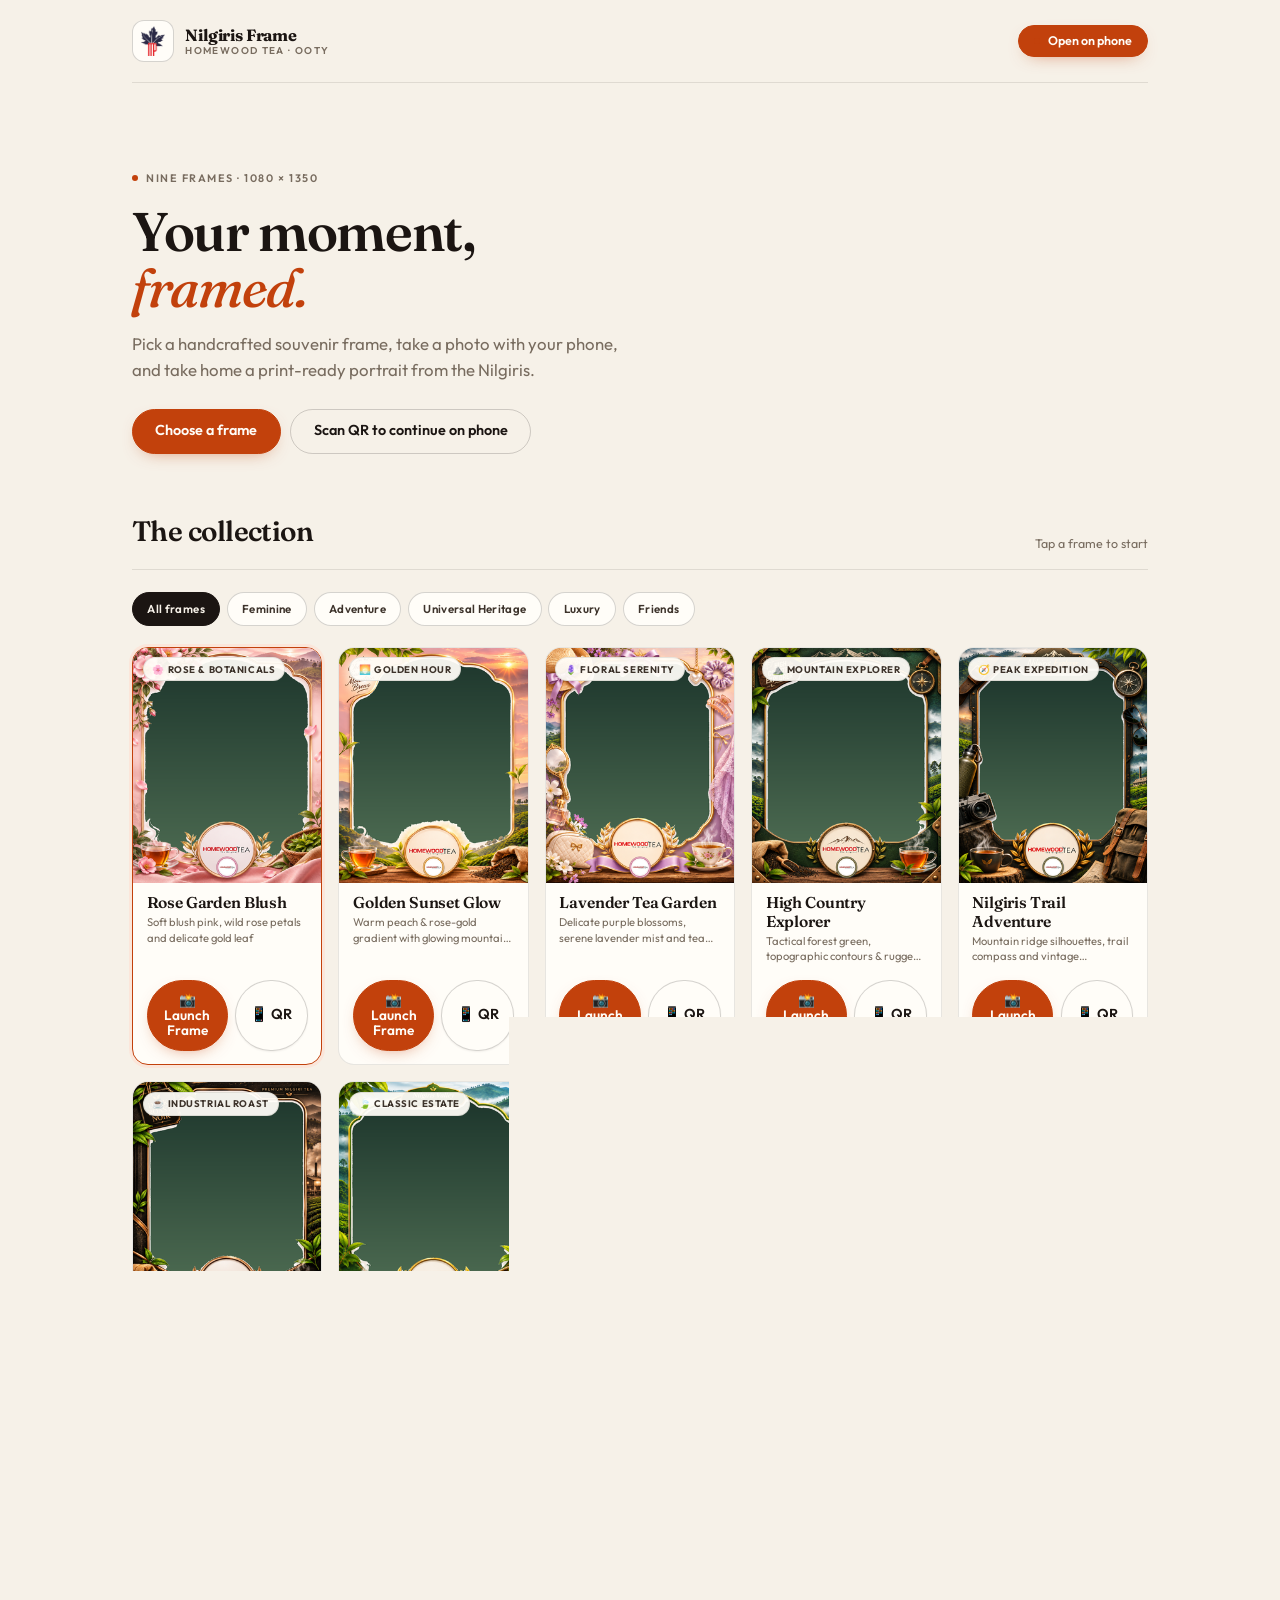
==== commit 55aec87a: "Update site UI styles, admin studio security, analytics dashboard, and server endpoints" ====
--- a/index.html
+++ b/index.html
@@ -3,9 +3,9 @@
 <head>
   <meta charset="UTF-8" />
   <meta name="viewport" content="width=device-width, initial-scale=1.0, maximum-scale=5.0, user-scalable=yes, viewport-fit=cover" />
-  <meta name="theme-color" content="#fbfaf6" />
-  <title>Nilgiris Frame | Branded Photo Experience</title>
-  <meta name="description" content="Capture and frame high-resolution on-site branded visitor moments with instant social sharing." />
+  <meta name="theme-color" content="#f6f1e8" />
+  <title>Nilgiris Frame | Homewood Tea</title>
+  <meta name="description" content="Frame your visit to Homewood Tea in the Nilgiris. Nine handcrafted 1080×1350 souvenir frames, ready to share." />
   <link rel="icon" type="image/x-icon" href="favicon.ico" />
   <link rel="shortcut icon" href="logo.ico" />
   <link rel="apple-touch-icon" href="logo.png" />
@@ -13,535 +13,328 @@
 </head>
 <body>
 
-  <!-- Visual Shutter Flash Overlay -->
   <div id="flash-overlay" class="flash-overlay"></div>
-
-  <!-- Hidden Camera/Gallery File Input -->
   <input type="file" id="file-input" accept="image/*" capture="user" style="display: none;" />
 
-  <!-- ================================================================= -->
-  <!-- SCREEN 0: PORTAL / HOME (Browse Campaigns & Mobile QR Codes)     -->
-  <!-- ================================================================= -->
-  <main id="screen-portal" class="screen-step active" style="flex-direction: column; justify-content: space-between; max-width: 960px; margin: 0 auto; padding: 1.5rem 1rem;">
-    <!-- Top Navigation -->
-    <header class="portal-header">
-      <div style="display: flex; align-items: center; gap: 0.85rem;">
-        <div class="brand-crest" title="Nilgiris Valley Crest">
-          <img src="logo.png" alt="Logo" style="width: 100%; height: 100%; object-fit: contain; padding: 2px;" />
-        </div>
+  <!-- ============================== PORTAL ============================== -->
+  <main id="screen-portal" class="screen screen--portal active">
+    <div class="shell">
+
+      <header class="topbar">
+        <a class="brand" href="/">
+          <span class="brand-crest" title="Homewood Tea">
+            <img src="logo.png" alt="Homewood Tea" />
+          </span>
+          <span class="brand-text">
+            <strong>Nilgiris Frame</strong>
+            <small>Homewood Tea · Ooty</small>
+          </span>
+        </a>
+        <button id="btn-open-mobile-qr" class="btn btn-gold btn-sm">
+          <span class="dot"></span> Open on phone
+        </button>
+      </header>
+
+      <section class="hero">
+        <p class="eyebrow"><span class="dot"></span> Nine frames · 1080 × 1350</p>
+        <h1 class="display">Your moment,<br /><em>framed.</em></h1>
+        <p class="lede">
+          Pick a handcrafted souvenir frame, take a photo with your phone, and take home
+          a print-ready portrait from the Nilgiris.
+        </p>
+        <div class="hero-actions">
+          <a class="btn btn-gold" href="#frames">Choose a frame</a>
+          <button id="btn-banner-scan-qr" class="btn btn-ghost">Scan QR to continue on phone</button>
+        </div>
+      </section>
+
+      <section id="frames">
+        <div class="section-head">
+          <h2>The collection</h2>
+          <p>Tap a frame to start</p>
+        </div>
+        <div id="portal-frame-filters" class="frame-filters" role="group" aria-label="Filter frames by style">
+          <!-- Rendered by js/app.js -->
+        </div>
+        <div id="portal-frames-grid" class="frames-grid">
+          <!-- Rendered by js/app.js -->
+        </div>
+      </section>
+
+      <footer class="specs">
         <div>
-          <h1 class="font-serif gold-shimmer-text" style="font-size: 1.25rem; font-weight: 700; letter-spacing: 0.02em;">Nilgiris Frame</h1>
-          <p style="font-size: 0.65rem; text-transform: uppercase; letter-spacing: 0.16em; color: var(--tea-forest); font-weight: 600;">Official Heritage Experience • Homewood Tea</p>
-        </div>
-      </div>
-      <div class="portal-nav-actions">
-        <button id="btn-open-mobile-qr" class="btn-gold" style="font-size: 0.78rem; padding: 0.5rem 1.05rem; border-radius: 999px;">
-          <span class="pulse-dot"></span>
-          <span>📱 Open on Phone</span>
-        </button>
-      </div>
-    </header>
-
-    <!-- Hero Section -->
-    <section style="margin: 2rem 0 1.5rem; text-align: center;">
-      <div class="badge-pill" style="margin-bottom: 0.95rem;">
-        <span class="pulse-dot"></span>
-        <span style="font-weight: 600; letter-spacing: 0.06em;">✨ 9 Handcrafted Souvenir Frames Available</span>
-      </div>
-      <h2 class="font-serif gold-shimmer-text" style="font-size: clamp(1.85rem, 6vw, 2.45rem); font-weight: 700; line-height: 1.22; margin-bottom: 0.85rem;">
-        Choose Your Frame. <br />Capture Your Moment.
-      </h2>
-      <p style="font-size: clamp(0.88rem, 2.6vw, 0.98rem); color: var(--tea-text-muted); max-width: 580px; margin: 0 auto; line-height: 1.65;">
-        Ultra-crisp 1080×1350 souvenir photo frames for the Nilgiris and Homewood Tea. Select any handcrafted frame below to snap and share!
-      </p>
-    </section>
-
-    <!-- Mobile Quick Launch Experience Card -->
-    <section class="mobile-experience-card glass-panel" style="margin-bottom: 2.25rem; padding: 1.25rem 1.5rem; display: flex; align-items: center; justify-content: space-between; flex-wrap: wrap; gap: 1rem; border: 1.5px solid rgba(17, 69, 48, 0.15); background: linear-gradient(135deg, #ffffff 0%, #f4f8f5 100%); box-shadow: 0 14px 35px -8px rgba(9, 36, 24, 0.08);">
-      <div style="display: flex; align-items: center; gap: 1.15rem; flex: 1; min-width: 250px;">
-        <div style="width: 3.2rem; height: 3.2rem; border-radius: 1rem; background: #eaf4ed; border: 1.5px solid rgba(39, 126, 86, 0.35); display: flex; align-items: center; justify-content: center; font-size: 1.6rem; flex-shrink: 0; box-shadow: 0 4px 15px rgba(39, 126, 86, 0.15);">
-          📱
+          <strong>Handcrafted frames</strong>
+          <span>Botanical, heritage and modern</span>
         </div>
         <div>
-          <div style="display: flex; align-items: center; gap: 0.5rem; margin-bottom: 0.25rem;">
-            <span class="badge-pill" style="font-size: 0.62rem; padding: 0.2rem 0.6rem; border-color: rgba(39, 126, 86, 0.35); color: #103d2b; background: #ffffff;">
-              ● Mobile Optimized
-            </span>
-            <span style="font-size: 0.72rem; color: var(--tea-forest); font-weight: 600;">Touch & Gestures</span>
-          </div>
-          <h3 class="font-serif" style="font-size: 1.1rem; color: var(--tea-emerald-deep); font-weight: 700; margin-bottom: 0.2rem;">
-            Open on Your Smartphone
-          </h3>
-          <p style="font-size: 0.8rem; color: var(--tea-text-muted); line-height: 1.45;">
-            Scan the QR code to use your phone's full-screen camera, touch & pinch adjuster, and 1-tap HD download.
-          </p>
-        </div>
-      </div>
-
-      <div>
-        <button id="btn-banner-scan-qr" class="btn-gold" style="font-size: 0.85rem; padding: 0.7rem 1.35rem;">
-          <span>📱 Scan QR for Phone</span>
-        </button>
-      </div>
-    </section>
-
-    <!-- Multi-Frame Catalog Section -->
-    <section style="width: 100%; margin-bottom: 2.5rem;">
-      <div class="section-title-wrap">
-        <div class="section-eyebrow">✦ Select Your Preferred Style ✦</div>
-        <h3 class="font-serif gold-shimmer-text" style="font-size: 1.7rem; font-weight: 700;">
-          The Official Nilgiris Collection
-        </h3>
-      </div>
-
-      <!-- Dynamically Populated 5 Frames Grid -->
-      <div id="portal-frames-grid" class="frames-grid">
-        <!-- Rendered by js/app.js -->
-      </div>
-    </section>
-
-    <!-- Bottom Specs Footer -->
-    <footer style="display: flex; flex-wrap: wrap; justify-content: space-around; gap: 1rem; padding-top: 1.6rem; border-top: 1px solid rgba(17, 69, 48, 0.12); text-align: center;">
-      <div class="glass-card" style="padding: 0.85rem 1.25rem; flex: 1; min-width: 140px;">
-        <div style="font-weight: 700; color: var(--tea-forest); font-size: 1rem; margin-bottom: 0.2rem;">5 Handcrafted Frames</div>
-        <div style="font-size: 0.72rem; color: var(--tea-text-muted);">Botanical, Vintage & Gold</div>
-      </div>
-      <div class="glass-card" style="padding: 0.85rem 1.25rem; flex: 1; min-width: 140px;">
-        <div style="font-weight: 700; color: var(--tea-forest); font-size: 1rem; margin-bottom: 0.2rem;">1080 × 1350 HD</div>
-        <div style="font-size: 0.72rem; color: var(--tea-text-muted);">Instagram Portrait Ratio</div>
-      </div>
-      <div class="glass-card" style="padding: 0.85rem 1.25rem; flex: 1; min-width: 140px;">
-        <div style="font-weight: 700; color: var(--tea-forest); font-size: 1rem; margin-bottom: 0.2rem;">100% Mobile Ready</div>
-        <div style="font-size: 0.72rem; color: var(--tea-text-muted);">Touch & Native Camera</div>
-      </div>
-    </footer>
-  </main>
-
-
-  <!-- ================================================================= -->
-  <!-- SCREEN 1: CAMPAIGN LANDING (Mobile Brand Onboarding)             -->
-  <!-- ================================================================= -->
-  <main id="screen-landing" class="screen-step" style="flex-direction: column; justify-content: space-between; max-width: 440px; margin: 0 auto; padding: 1.25rem 1rem;">
-    <!-- Brand Header -->
-    <header style="text-align: center; padding-top: 0.35rem;">
-      <div style="display: flex; justify-content: space-between; align-items: center; margin-bottom: 0.65rem;">
-        <button id="btn-back-to-portal" class="btn-secondary" style="font-size: 0.72rem; padding: 0.38rem 0.85rem; border-radius: 999px;">
-          ← All Frames
-        </button>
-        <div class="badge-pill" id="brand-client-name-badge">
-          <span>✦</span>
-          <span id="brand-client-name">Sagar Nilgiri Products</span>
-          <span>✦</span>
-        </div>
-        <button id="btn-landing-phone-qr" class="btn-secondary" style="font-size: 0.72rem; padding: 0.38rem 0.85rem; border-radius: 999px;" title="Open this frame on Phone">
-          📱 QR
-        </button>
-      </div>
-
-      <h2 id="brand-campaign-title" class="font-serif gold-shimmer-text" style="font-size: clamp(1.4rem, 5.5vw, 1.75rem); font-weight: 700; line-height: 1.25; margin-bottom: 0.25rem;">
-        A Moment from the Nilgiris
-      </h2>
-      <p id="brand-tagline" style="font-size: 0.82rem; color: var(--tea-text-muted); font-weight: 400;">
-        Nature Lives in Every Detail
-      </p>
-    </header>
-
-    <!-- Frame Picker Carousel (Landing) -->
-    <div style="margin: 0.95rem 0 0.45rem;">
-      <div style="display: flex; justify-content: space-between; align-items: center; margin-bottom: 0.4rem; padding: 0 0.25rem;">
-        <span style="font-size: 0.72rem; text-transform: uppercase; letter-spacing: 0.12em; color: var(--tea-forest); font-weight: 700;">
-          ✦ Choose Frame Style
-        </span>
-        <span id="landing-frame-counter" style="font-size: 0.68rem; color: var(--tea-text-muted); font-weight: 600;">
-          Frame 1 of 5
-        </span>
+          <strong>1080 × 1350</strong>
+          <span>Instagram portrait, print ready</span>
+        </div>
+        <div>
+          <strong>Works on any phone</strong>
+          <span>Camera, gallery or demo portrait</span>
+        </div>
+      </footer>
+      <p class="site-foot">© Homewood Tea · Nilgiris Valley, Tamil Nadu</p>
+    </div>
+  </main>
+
+  <!-- ============================== LANDING ============================= -->
+  <main id="screen-landing" class="screen screen--landing">
+    <div class="phone-shell">
+
+      <header class="landing-head">
+        <button id="btn-back-to-portal" class="btn btn-ghost btn-sm">← All frames</button>
+        <span id="brand-client-name" class="chip">Homewood Tea</span>
+        <button id="btn-landing-phone-qr" class="btn btn-ghost btn-sm" aria-label="Open this frame on your phone">QR</button>
+      </header>
+
+      <div class="landing-titles">
+        <p id="brand-subtitle-badge" class="eyebrow">✦ Heritage collection ✦</p>
+        <h2 id="brand-campaign-title" class="display display--md">A moment from the Nilgiris</h2>
+        <p id="brand-tagline" class="lede lede--sm">Where nature feels like home.</p>
+      </div>
+
+      <div class="rail-head">
+        <span class="label">Choose frame</span>
+        <span id="landing-frame-counter" class="counter">Frame 1 of 9</span>
       </div>
       <div id="landing-frame-carousel" class="landing-frame-picker">
         <!-- Rendered by js/app.js -->
       </div>
-    </div>
-
-    <!-- Interactive Teaser Frame Overlay -->
-    <div class="glass-panel" style="position: relative; aspect-ratio: 1080 / 1350; width: 100%; max-width: 325px; margin: 0.65rem auto 1.15rem; display: flex; flex-direction: column; align-items: center; justify-content: center; overflow: hidden; border: 2px solid rgba(194, 151, 56, 0.4); box-shadow: var(--shadow-luxury); border-radius: 1.65rem; background: #fbf9f4; cursor: pointer;">
-      <!-- Teaser placeholder window -->
-      <div id="landing-teaser-window" style="position: absolute; border: 1.5px dashed rgba(39, 126, 86, 0.45); display: flex; flex-direction: column; align-items: center; justify-content: center; text-align: center; padding: 1.25rem; background: radial-gradient(circle at center, #ffffff 0%, #eef5f1 100%); z-index: 2; border-radius: 1.15rem; box-shadow: 0 4px 18px rgba(9, 36, 24, 0.06);">
-        <div style="width: 3.4rem; height: 3.4rem; border-radius: 50%; background: #eaf4ed; border: 1.5px solid rgba(194, 151, 56, 0.55); display: flex; align-items: center; justify-content: center; font-size: 1.45rem; margin-bottom: 0.6rem; box-shadow: 0 4px 15px rgba(194, 151, 56, 0.2);">
-          📷
-        </div>
-        <p class="font-serif" style="font-size: 0.95rem; font-weight: 700; color: var(--tea-emerald-deep); letter-spacing: 0.02em;">Tap to Frame Yourself</p>
-        <p style="font-size: 0.72rem; color: var(--tea-forest); margin-top: 0.35rem; line-height: 1.4; font-weight: 500;">Live phone camera or choose from photo gallery</p>
-      </div>
-
-      <!-- Real Selected Frame Overlay -->
-      <img id="landing-teaser-frame-img" src="frames/frame_1.png" alt="Frame Preview" style="position: absolute; inset: 0; width: 100%; height: 100%; object-fit: fill; pointer-events: none; z-index: 5;" />
-    </div>
-
-    <!-- Actions -->
-    <div style="display: flex; flex-direction: column; gap: 0.75rem; width: 100%;">
-      <button id="btn-start-camera" class="btn-gold btn-pulse" style="width: 100%; font-size: 1rem; padding: 1rem;">
-        <span>📸 Open Camera & Frame Photo</span>
-      </button>
-
-      <button data-action="upload-photo" class="btn-secondary" style="width: 100%; font-size: 0.88rem; padding: 0.82rem;">
-        <span>🖼️ Choose from Gallery</span>
-      </button>
-
-      <button data-action="sample-portrait" class="btn-secondary" style="width: 100%; font-size: 0.78rem; background: #eaf4ed; border-color: rgba(39, 126, 86, 0.3); color: var(--tea-forest); padding: 0.7rem;">
-        <span>✨ Instant Demo Sample Portrait</span>
-      </button>
-    </div>
-  </main>
-
-
-  <!-- ================================================================= -->
-  <!-- SCREEN 2: CAMERA VIEWFINDER                                      -->
-  <!-- ================================================================= -->
-  <main id="screen-camera" class="screen-step" style="flex-direction: column; position: fixed; inset: 0; background: #000000; z-index: 100;">
-    <!-- Top Viewfinder Toolbar -->
-    <div class="camera-top-toolbar" style="position: absolute; top: 0; left: 0; right: 0; z-index: 30; display: flex; justify-content: space-between; align-items: center; padding: 1.25rem; background: linear-gradient(to bottom, rgba(0,0,0,0.85), transparent);">
-      <button id="btn-close-camera" class="btn-icon" style="width: 2.6rem; height: 2.6rem; background: rgba(255,255,255,0.2); color: #fff; border-color: rgba(255,255,255,0.4);" title="Close">✕</button>
-      <div id="camera-client-label" class="badge-pill" style="font-size: 0.7rem; border-color: rgba(212, 175, 55, 0.5); background: rgba(8, 28, 21, 0.8); color: #fff;">
-        SAGAR NILGIRI PRODUCTS
-      </div>
-      <button data-action="sample-portrait" class="btn-icon" style="width: 2.6rem; height: 2.6rem; background: rgba(255,255,255,0.2); color: #fff; border-color: rgba(255,255,255,0.4);" title="Sample Portrait">✨</button>
-    </div>
-
-    <!-- Center Video & Framing Guide -->
-    <div style="position: relative; flex: 1; width: 100%; display: flex; align-items: center; justify-content: center; overflow: hidden;">
-      <video id="camera-video" playsinline autoplay muted style="position: absolute; inset: 0; width: 100%; height: 100%; object-fit: cover;"></video>
-
-      <!-- Framing Guide Cutout Mask -->
-      <div class="framing-guide">
-        <div class="corner-tick tick-tl"></div>
-        <div class="corner-tick tick-tr"></div>
-        <div class="corner-tick tick-bl"></div>
-        <div class="corner-tick tick-br"></div>
-
-        <div style="position: absolute; top: 1rem; width: 100%; text-align: center;">
-          <span style="font-size: 0.65rem; text-transform: uppercase; letter-spacing: 0.12em; color: var(--tea-gold-champagne); background: rgba(8, 28, 21, 0.75); padding: 0.25rem 0.75rem; border-radius: 999px; border: 1px solid rgba(212, 175, 55, 0.4);">
-            ✦ Center Face Inside ✦
-          </span>
-        </div>
-      </div>
-
-      <!-- Mobile Camera Notice (if HTTP or camera permission needed) -->
-      <div id="camera-error-banner" style="display: none; position: absolute; inset: 0; z-index: 25; background: rgba(8, 28, 21, 0.95); flex-direction: column; align-items: center; justify-content: center; padding: 2rem; text-align: center;">
-        <div style="font-size: 2.5rem; margin-bottom: 0.75rem;">📷</div>
-        <h3 class="font-serif" style="font-size: 1.25rem; font-weight: 700; color: #fdf4d8; margin-bottom: 0.5rem;">Camera Permission Notice</h3>
-        <p id="camera-error-text" style="font-size: 0.8rem; color: rgba(251, 248, 242, 0.75); margin-bottom: 1.5rem; line-height: 1.5; max-width: 320px;">
-          Tap below to capture directly using your mobile phone camera!
-        </p>
-        <button data-action="upload-photo" class="btn-gold" style="width: 100%; max-width: 280px; margin-bottom: 0.75rem;">
-          <span>📸 Snap Photo with Device</span>
-        </button>
-        <button data-action="sample-portrait" class="btn-secondary" style="width: 100%; max-width: 280px;">
-          <span>✨ Test with Demo Portrait</span>
-        </button>
-      </div>
-    </div>
-
-    <!-- Bottom Controls -->
-    <div class="camera-bottom-toolbar" style="position: absolute; bottom: 0; left: 0; right: 0; z-index: 30; display: flex; justify-content: space-around; align-items: center; padding: 1.5rem 2rem 2.5rem; background: linear-gradient(to top, rgba(0,0,0,0.9), transparent);">
-      <button data-action="upload-photo" class="btn-icon" style="background: rgba(255,255,255,0.25); color: #fff;" title="Upload from Gallery">🖼️</button>
-
-      <!-- Main Shutter Button -->
-      <div id="btn-shutter" class="shutter-btn-container" title="Take Photo">
-        <div class="shutter-ring"></div>
-        <div class="shutter-core">
-          <span style="font-size: 1.5rem;">📷</span>
-        </div>
-      </div>
-
-      <button id="btn-flip-camera" class="btn-icon" style="background: rgba(255,255,255,0.25); color: #fff;" title="Flip Camera">🔄</button>
-    </div>
-  </main>
-
-
-  <!-- ================================================================= -->
-  <!-- SCREEN 3: PHOTO ADJUSTER (Touch Drag, Zoom & Mirror)             -->
-  <!-- ================================================================= -->
-  <main id="screen-adjust" class="screen-step" style="flex-direction: column; justify-content: space-between; max-width: 440px; margin: 0 auto; padding: 1.25rem; overflow-y: auto; -webkit-overflow-scrolling: touch;">
-    <header style="text-align: center; padding-top: 0.5rem;">
-      <h2 class="font-serif gold-shimmer-text" style="font-size: 1.6rem; font-weight: 700;">Adjust Your Photo</h2>
-      <p style="font-size: 0.78rem; color: var(--tea-text-muted); margin-top: 0.25rem;">
-        👆 Drag to center inside frame • Slide to scale & zoom
+
+      <div class="teaser">
+        <div id="landing-teaser-window" class="teaser__window">
+          <span class="teaser-ico" aria-hidden="true">📷</span>
+          <strong>Tap to frame yourself</strong>
+          <span>Use your camera or pick a photo from your gallery</span>
+        </div>
+        <img id="landing-teaser-frame-img" src="new frames/frame_nilgiris-valley.png" class="teaser__frame" alt="" />
+      </div>
+
+      <div class="actions">
+        <button id="btn-start-camera" class="btn btn-gold btn-lg">Take a photo</button>
+        <button data-action="upload-photo" class="btn btn-secondary">Choose from gallery</button>
+        <button data-action="sample-portrait" class="link-btn">Try a demo portrait</button>
+      </div>
+
+    </div>
+  </main>
+
+  <!-- ============================== CAMERA ============================== -->
+  <main id="screen-camera" class="screen screen--camera">
+    <video id="camera-video" playsinline autoplay muted></video>
+
+    <div class="cam-top">
+      <button id="btn-close-camera" class="btn-icon btn-icon--light" aria-label="Close camera">✕</button>
+      <span id="camera-client-label" class="chip chip--dark">Homewood Tea</span>
+      <button data-action="sample-portrait" class="btn-icon btn-icon--light" aria-label="Use a demo portrait">✦</button>
+    </div>
+
+    <div class="framing-guide">
+      <span class="hint">Centre your face in the frame</span>
+      <span class="corner-tick tick-tl"></span>
+      <span class="corner-tick tick-tr"></span>
+      <span class="corner-tick tick-bl"></span>
+      <span class="corner-tick tick-br"></span>
+    </div>
+
+    <div id="camera-error-banner" class="cam-error">
+      <h3>Camera unavailable</h3>
+      <p id="camera-error-text">
+        Tap below to capture with your phone's camera, or pick an existing photo.
       </p>
-    </header>
-
-    <!-- Adjuster Stage with Live Frame Overlay -->
-    <div style="width: 100%; display: flex; justify-content: center; margin: 0.65rem 0;">
-      <div id="adjuster-frame-wrapper" class="adjuster-frame-wrapper">
-        <div id="adjuster-stage" class="adjuster-stage">
-          <img id="adjuster-img" alt="Customer photo adjustment" />
-        </div>
-        <img id="adjuster-frame-overlay-img" src="frames/frame_1.png" class="adjuster-frame-overlay" alt="Live Frame Overlay" />
-      </div>
-    </div>
-
-    <!-- Choose Frame in Adjuster -->
-    <div style="width: 100%; margin: 0.35rem 0 0.7rem;">
-      <div style="display: flex; justify-content: space-between; align-items: center; margin-bottom: 0.3rem; padding: 0 0.3rem;">
-        <span style="font-size: 0.72rem; text-transform: uppercase; letter-spacing: 0.1em; color: var(--tea-forest); font-weight: 700;">
-          ✦ Switch Frame
-        </span>
-        <span id="adjust-frame-label" style="font-size: 0.68rem; color: var(--tea-text-muted); font-weight: 600;">
-          Nilgiris Valley
-        </span>
+      <button data-action="upload-photo" class="btn btn-gold">Take or upload a photo</button>
+      <button data-action="sample-portrait" class="btn btn-secondary">Use a demo portrait</button>
+    </div>
+
+    <div class="cam-bottom">
+      <button data-action="upload-photo" class="btn-icon btn-icon--light" aria-label="Choose from gallery">🖼</button>
+      <button id="btn-shutter" class="shutter" aria-label="Take photo"><span></span></button>
+      <button id="btn-flip-camera" class="btn-icon btn-icon--light" aria-label="Flip camera">⟲</button>
+    </div>
+  </main>
+
+  <!-- ============================== ADJUST ============================== -->
+  <main id="screen-adjust" class="screen screen--adjust">
+    <div class="phone-shell">
+
+      <header class="screen-head">
+        <h2 class="display display--md">Adjust</h2>
+        <p class="lede lede--xs">Drag to reposition · slide to zoom</p>
+      </header>
+
+      <div class="stage-wrap">
+        <div id="adjuster-frame-wrapper" class="stage-frame">
+          <div id="adjuster-stage" class="stage">
+            <img id="adjuster-img" alt="Your photo, awaiting adjustment" />
+          </div>
+          <img id="adjuster-frame-overlay-img" src="new frames/frame_nilgiris-valley.png" class="stage-overlay" alt="" />
+        </div>
+      </div>
+
+      <div class="rail-head">
+        <span class="label">Switch frame</span>
+        <span id="adjust-frame-label" class="counter">Nilgiris Valley</span>
       </div>
       <div id="adjust-frame-bar" class="adjuster-frame-bar">
         <!-- Rendered by js/app.js -->
       </div>
-    </div>
-
-    <!-- Adjust Controls -->
-    <div class="glass-panel" style="padding: 0.95rem 1.25rem; margin-bottom: 0.85rem;">
-      <div style="display: flex; justify-content: space-between; align-items: center; margin-bottom: 0.5rem; font-size: 0.82rem;">
-        <span style="color: var(--tea-forest); font-weight: 700; letter-spacing: 0.04em;">Scale & Zoom</span>
-        <span id="zoom-val-text" style="color: var(--tea-emerald-deep); font-weight: 700; background: #eaf4ed; padding: 0.15rem 0.5rem; border-radius: 999px; border: 1px solid rgba(39,126,86,0.25);">1.0x</span>
-      </div>
-      <input type="range" id="zoom-slider" min="0.7" max="2.5" step="0.05" value="1.0" />
-
-      <div style="display: flex; justify-content: space-between; gap: 0.75rem; margin-top: 0.85rem;">
-        <button id="btn-mirror-photo" class="btn-secondary" style="flex: 1; font-size: 0.78rem; padding: 0.65rem;">
-          <span>🪞 Mirror Flip</span>
-        </button>
-        <button id="btn-retake-photo" class="btn-secondary" style="flex: 1; font-size: 0.78rem; padding: 0.65rem;">
-          <span>🔄 Retake</span>
-        </button>
-      </div>
-    </div>
-
-    <!-- Confirm Button -->
-    <button id="btn-confirm-adjust" class="btn-gold btn-pulse" style="width: 100%; font-size: 1.02rem; padding: 1rem;">
-      <span>✦ Confirm & Frame Photo ✦</span>
-    </button>
-  </main>
-
-
-  <!-- ================================================================= -->
-  <!-- SCREEN 4: COMPOSITING ANIMATION                                  -->
-  <!-- ================================================================= -->
-  <main id="screen-compositing" class="screen-step" style="flex-direction: column; align-items: center; justify-content: center; min-height: 100vh; min-height: 100dvh; text-align: center; padding: 2rem; background: var(--tea-porcelain);">
-    <!-- Dual Ring Luxury Aperture Mechanism -->
-    <div style="position: relative; width: 6rem; height: 6rem; display: flex; align-items: center; justify-content: center; margin-bottom: 2rem;">
-      <div style="position: absolute; inset: 0; border-radius: 50%; border: 2px dashed rgba(194, 151, 56, 0.45); animation: spinClockwise 9s infinite linear;"></div>
-      <div style="position: absolute; inset: 6px; border-radius: 50%; border: 3px solid transparent; border-top-color: var(--tea-forest); border-bottom-color: var(--tea-gold); animation: spinClockwise 1.5s infinite cubic-bezier(0.68, -0.55, 0.27, 1.55);"></div>
-      <div style="position: absolute; inset: 16px; border-radius: 50%; border: 1.5px solid rgba(39, 126, 86, 0.35); animation: spinCounter 4s infinite linear;"></div>
-      <div style="font-size: 1.5rem; color: var(--tea-gold); filter: drop-shadow(0 0 10px rgba(194, 151, 56, 0.5));">
-        ✦
-      </div>
-    </div>
-    <h3 class="font-serif gold-shimmer-text" style="font-size: 1.55rem; font-weight: 700; margin-bottom: 0.6rem;">
-      Crafting High-Resolution Frame
-    </h3>
-    <p style="font-size: 0.82rem; color: var(--tea-text-muted); max-width: 320px; line-height: 1.6;">
-      Applying 24K gold foil accents, botanical flourishes, and official authenticity verification...
+
+      <div class="panel">
+        <div class="panel__row">
+          <span class="label">Zoom</span>
+          <span id="zoom-val-text" class="value">1.0x</span>
+        </div>
+        <input type="range" id="zoom-slider" min="0.7" max="2.5" step="0.05" value="1.0" />
+        <div class="panel__row panel__row--buttons">
+          <button id="btn-mirror-photo" class="btn btn-secondary btn-sm">Mirror</button>
+          <button id="btn-retake-photo" class="btn btn-secondary btn-sm">Retake</button>
+        </div>
+      </div>
+
+      <button id="btn-confirm-adjust" class="btn btn-gold btn-lg btn-block">Use this photo</button>
+    </div>
+  </main>
+
+  <!-- ============================ COMPOSITING =========================== -->
+  <main id="screen-compositing" class="screen screen--compositing">
+    <div class="loader" aria-hidden="true"></div>
+    <h3 class="display display--md">Compositing your portrait</h3>
+    <p class="lede lede--sm" style="text-align: center; margin-top: 0.5rem;">
+      Applying the frame and exporting a 1080 × 1350 image.
     </p>
-    <div style="display: flex; align-items: center; gap: 0.5rem; margin-top: 1.5rem; background: #eaf4ed; border: 1px solid rgba(39, 126, 86, 0.25); border-radius: 999px; padding: 0.35rem 0.95rem; font-size: 0.72rem; color: var(--tea-forest); font-weight: 600;">
-      <span class="pulse-dot"></span>
-      <span>1080 × 1350 Master Canvas Generation</span>
-    </div>
-  </main>
-
-
-  <!-- ================================================================= -->
-  <!-- SCREEN 5: FINAL PREVIEW & SHARING                                -->
-  <!-- ================================================================= -->
-  <main id="screen-preview" class="screen-step" style="flex-direction: column; justify-content: space-between; max-width: 440px; margin: 0 auto; padding: 1.25rem;">
-    <header style="text-align: center; padding-top: 0.5rem;">
-      <div class="badge-pill" style="margin-bottom: 0.65rem;">
-        <span class="pulse-dot"></span>
-        <span>✓ High-Resolution 1080×1350 Ready</span>
-      </div>
-      <h2 id="preview-title" class="font-serif gold-shimmer-text" style="font-size: 1.7rem; font-weight: 700;">
-        Your Branded Moment
-      </h2>
-    </header>
-
-    <!-- Final Composite Display -->
-    <div style="width: 100%; margin: 0.85rem 0; border-radius: 1.65rem; overflow: hidden; box-shadow: 0 20px 50px -10px rgba(9, 36, 24, 0.16), 0 0 25px rgba(194, 151, 56, 0.25); border: 2px solid rgba(194, 151, 56, 0.45); background: #ffffff;">
-      <img id="final-composite-img" alt="Branded photo composite" style="width: 100%; height: auto; display: block;" />
-    </div>
-
-    <!-- Switch Frame Style (Re-compositing without retake) -->
-    <div class="glass-panel" style="padding: 0.75rem 0.95rem; margin-bottom: 0.85rem;">
-      <div style="display: flex; justify-content: space-between; align-items: center; margin-bottom: 0.35rem;">
-        <span style="font-size: 0.72rem; font-weight: 700; color: var(--tea-forest); letter-spacing: 0.06em;">
-          ✦ Try Another Frame Style
-        </span>
-        <span style="font-size: 0.64rem; color: var(--tea-text-muted); font-weight: 600;">
-          Instant 1-Tap Re-frame
-        </span>
-      </div>
-      <div id="preview-frame-strip" class="preview-frame-strip">
-        <!-- Rendered by js/app.js -->
-      </div>
-    </div>
-
-    <!-- Actions -->
-    <div style="display: flex; flex-direction: column; gap: 0.75rem; width: 100%;">
-      <button id="btn-download-hd" class="btn-gold btn-pulse" style="width: 100%; font-size: 1.02rem; padding: 1rem;">
-        <span>⬇️ Download HD Photo (1080×1350)</span>
+    <span class="tagline"><span class="pulse-dot"></span> High-resolution export</span>
+  </main>
+
+  <!-- ============================== PREVIEW ============================= -->
+  <main id="screen-preview" class="screen screen--preview">
+    <div class="phone-shell">
+
+      <header class="screen-head">
+        <div class="preview-badge">
+          <span class="badge-pill"><span class="dot"></span> 1080 × 1350 ready</span>
+        </div>
+        <h2 id="preview-title" class="display display--md">Your branded moment</h2>
+      </header>
+
+      <div class="composite">
+        <img id="final-composite-img" alt="Your framed photo" />
+      </div>
+
+      <div>
+        <div class="rail-head" style="margin-bottom: 0.35rem;">
+          <span class="label">Try another frame</span>
+          <span class="counter">Instant re-frame</span>
+        </div>
+        <div id="preview-frame-strip" class="preview-frame-strip">
+          <!-- Rendered by js/app.js -->
+        </div>
+      </div>
+
+      <div class="actions">
+        <button id="btn-download-hd" class="btn btn-gold btn-lg">Download HD photo</button>
+        <div class="panel__row panel__row--buttons" style="margin-top: 0;">
+          <button id="btn-share" class="btn btn-secondary">Share / post</button>
+          <button id="btn-take-another" class="btn btn-secondary">Take another</button>
+        </div>
+        <a id="cta-brand-link" href="#" target="_blank" rel="noopener noreferrer" class="btn btn-ghost">
+          <span id="cta-brand-text">Explore Homewood Tea</span>
+        </a>
+      </div>
+
+    </div>
+  </main>
+
+  <!-- ============================= SHARE MODAL ========================== -->
+  <div id="share-modal" class="modal-backdrop">
+    <div class="modal-box" role="dialog" aria-modal="true" aria-labelledby="share-modal-title">
+      <div class="modal-head">
+        <div>
+          <h3 id="share-modal-title">Share your moment</h3>
+          <p>Save the photo, then post it anywhere.</p>
+        </div>
+        <button data-close-modal class="btn-icon" aria-label="Close">✕</button>
+      </div>
+
+      <div id="share-status-pill" role="status" aria-live="polite">Opening app…</div>
+
+      <button id="btn-trigger-system-share" class="btn btn-gold btn-block" style="margin-bottom: 0.75rem;">
+        Open your phone's share menu
       </button>
 
-      <div style="display: flex; gap: 0.75rem;">
-        <button id="btn-share" class="btn-secondary" style="flex: 1; font-size: 0.88rem; padding: 0.88rem;">
-          <span>📤 Share / Post</span>
-        </button>
-        <button id="btn-take-another" class="btn-secondary" style="flex: 1; font-size: 0.88rem; padding: 0.88rem;">
-          <span>📸 Take Another</span>
-        </button>
-      </div>
-
-      <!-- Brand CTA Link -->
-      <a id="cta-brand-link" href="#" target="_blank" rel="noopener noreferrer" class="btn-secondary" style="text-align: center; font-size: 0.82rem; background: #eaf4ed; border-color: rgba(39, 126, 86, 0.3); color: var(--tea-forest); text-decoration: none; padding: 0.82rem; font-weight: 600;">
-        <span id="cta-brand-text">Explore Nilgiri Reserve Blends →</span>
-      </a>
-    </div>
-  </main>
-
-
-  <!-- ================================================================= -->
-  <!-- MODAL: INSTAGRAM & SOCIAL SHARING                                -->
-  <!-- ================================================================= -->
-  <div id="share-modal" class="modal-backdrop">
-    <div class="modal-box" style="max-width: 440px;">
-      <div style="display: flex; justify-content: space-between; align-items: center; margin-bottom: 0.65rem;">
-        <div>
-          <h3 class="font-serif gold-gradient-text" style="font-size: 1.25rem; font-weight: 700;">Share Your Moment</h3>
-          <p style="font-size: 0.72rem; color: var(--tea-text-muted); margin-top: 0.15rem;">Tap any app below to open and share instantly</p>
-        </div>
-        <button data-close-modal class="btn-icon" style="width: 2.2rem; height: 2.2rem;">✕</button>
-      </div>
-
-      <!-- Live Share Notice Status -->
-      <div id="share-status-pill" style="display: none; padding: 0.55rem 0.85rem; border-radius: 0.85rem; background: #eaf4ed; border: 1px solid rgba(39, 126, 86, 0.4); color: var(--tea-forest); font-size: 0.72rem; font-weight: 600; text-align: center; margin-bottom: 0.75rem;">
-        ✓ Opening app...
-      </div>
-
-      <!-- Native System Share Trigger -->
-      <button id="btn-trigger-system-share" class="btn-gold" style="width: 100%; font-size: 0.85rem; padding: 0.75rem; margin-bottom: 0.75rem; display: flex; align-items: center; justify-content: center; gap: 0.5rem;">
-        <span>📱 Open Phone's Share Menu (All Apps)</span>
-      </button>
-
-      <!-- Apps Grid (Direct Deep Links) -->
       <div class="share-apps-grid">
-        <!-- WhatsApp -->
-        <div id="share-btn-whatsapp" class="share-app-item">
-          <div class="share-app-icon" style="background: #25D366;">
-            💬
-          </div>
+        <button type="button" id="share-btn-whatsapp" class="share-app-item">
+          <span class="share-app-icon" style="background: #25D366;">💬</span>
           <span class="share-app-label">WhatsApp</span>
-          <span class="share-app-sub">Chat & Status</span>
-        </div>
-
-        <!-- Instagram -->
-        <div id="share-btn-instagram" class="share-app-item">
-          <div class="share-app-icon" style="background: linear-gradient(45deg, #f09433 0%, #e6683c 25%, #dc2743 50%, #cc2366 75%, #bc1888 100%);">
-            📸
-          </div>
+          <span class="share-app-sub">Chat &amp; status</span>
+        </button>
+        <button type="button" id="share-btn-instagram" class="share-app-item">
+          <span class="share-app-icon" style="background: linear-gradient(45deg, #f09433 0%, #dc2743 50%, #bc1888 100%);">📸</span>
           <span class="share-app-label">Instagram</span>
-          <span class="share-app-sub">Story & Feed</span>
-        </div>
-
-        <!-- Telegram -->
-        <div id="share-btn-telegram" class="share-app-item">
-          <div class="share-app-icon" style="background: #0088cc;">
-            ✈️
-          </div>
+          <span class="share-app-sub">Story &amp; feed</span>
+        </button>
+        <button type="button" id="share-btn-telegram" class="share-app-item">
+          <span class="share-app-icon" style="background: #0088cc;">✈️</span>
           <span class="share-app-label">Telegram</span>
-          <span class="share-app-sub">Send Message</span>
-        </div>
-
-        <!-- Messages / SMS -->
-        <div id="share-btn-sms" class="share-app-item">
-          <div class="share-app-icon" style="background: #34C759;">
-            ✉️
-          </div>
+          <span class="share-app-sub">Send message</span>
+        </button>
+        <button type="button" id="share-btn-sms" class="share-app-item">
+          <span class="share-app-icon" style="background: #34C759;">✉️</span>
           <span class="share-app-label">Messages</span>
           <span class="share-app-sub">iMessage / SMS</span>
-        </div>
-
-        <!-- Twitter / X -->
-        <div id="share-btn-twitter" class="share-app-item">
-          <div class="share-app-icon" style="background: #000000; border: 1px solid rgba(255,255,255,0.25);">
-            𝕏
-          </div>
-          <span class="share-app-label">X / Twitter</span>
-          <span class="share-app-sub">Post Tweet</span>
-        </div>
-
-        <!-- Facebook -->
-        <div id="share-btn-facebook" class="share-app-item">
-          <div class="share-app-icon" style="background: #1877F2;">
-            📘
-          </div>
+        </button>
+        <button type="button" id="share-btn-twitter" class="share-app-item">
+          <span class="share-app-icon" style="background: #111;">𝕏</span>
+          <span class="share-app-label">X</span>
+          <span class="share-app-sub">Post</span>
+        </button>
+        <button type="button" id="share-btn-facebook" class="share-app-item">
+          <span class="share-app-icon" style="background: #1877F2;">f</span>
           <span class="share-app-label">Facebook</span>
-          <span class="share-app-sub">Feed Post</span>
-        </div>
-      </div>
-
-      <!-- Caption Preview & Copy -->
-      <div style="background: #fbf9f4; border: 1px solid rgba(17, 69, 48, 0.16); border-radius: 1rem; padding: 0.75rem 0.85rem; margin-top: 0.5rem;">
-        <div style="display: flex; justify-content: space-between; align-items: center; margin-bottom: 0.35rem;">
-          <span style="font-size: 0.65rem; color: var(--tea-forest); font-weight: 600; text-transform: uppercase; letter-spacing: 0.05em;">✦ Instagram Caption</span>
-          <button id="btn-copy-caption" class="btn-secondary" style="font-size: 0.65rem; padding: 0.25rem 0.65rem; border-radius: 999px;">
-            📋 Copy Caption
-          </button>
-        </div>
-        <p id="caption-text-preview" style="font-size: 0.7rem; color: var(--tea-text-body); white-space: pre-line; line-height: 1.35; max-height: 65px; overflow-y: auto;"></p>
-      </div>
-
-      <!-- Save Photo Button -->
-      <button id="btn-modal-download-hd" class="btn-secondary" style="width: 100%; font-size: 0.78rem; margin-top: 0.75rem; padding: 0.65rem;">
-        <span>💾 Save 1080×1350 Photo to Device Gallery</span>
+          <span class="share-app-sub">Feed post</span>
+        </button>
+      </div>
+
+      <div class="caption-box">
+        <div class="caption-box__head">
+          <span>Caption</span>
+          <button id="btn-copy-caption" class="btn btn-secondary btn-sm">Copy</button>
+        </div>
+        <p id="caption-text-preview"></p>
+      </div>
+
+      <button id="btn-modal-download-hd" class="btn btn-secondary btn-block" style="margin-top: 0.75rem;">
+        Save photo to device
       </button>
     </div>
   </div>
 
-
-  <!-- ================================================================= -->
-  <!-- MODAL: SCAN ON MOBILE (Dynamic QR Code)                          -->
-  <!-- ================================================================= -->
+  <!-- ============================== QR MODAL ============================ -->
   <div id="qr-modal" class="modal-backdrop">
-    <div class="modal-box" style="text-align: center;">
-      <div style="display: flex; justify-content: space-between; align-items: center; margin-bottom: 1rem;">
-        <h3 id="qr-modal-title" class="font-serif gold-gradient-text" style="font-size: 1.2rem; font-weight: 700;">
-          Scan with Mobile Camera
-        </h3>
-        <button data-close-modal class="btn-icon" style="width: 2.2rem; height: 2.2rem;">✕</button>
-      </div>
-      <p id="qr-modal-sub" style="font-size: 0.8rem; color: var(--tea-text-muted); margin-bottom: 1.25rem;">
-        Point your phone camera at this QR code to launch the camera experience on your mobile device!
+    <div class="modal-box modal-box--qr" role="dialog" aria-modal="true" aria-labelledby="qr-modal-title">
+      <div class="modal-head" style="margin-bottom: 0.5rem;">
+        <h3 id="qr-modal-title">Scan with your phone</h3>
+        <button data-close-modal class="btn-icon" aria-label="Close">✕</button>
+      </div>
+      <p id="qr-modal-sub" class="lede lede--xs">
+        Point your phone camera at the code to open this experience on your device.
       </p>
 
-      <!-- Dynamic QR Canvas Container -->
-      <div style="display: flex; justify-content: center; margin: 1.25rem 0;">
-        <div id="qr-code-display" style="padding: 1rem; background: #ffffff; border-radius: 1.25rem; box-shadow: 0 10px 30px rgba(9, 36, 24, 0.12); border: 2px solid rgba(194, 151, 56, 0.4);"></div>
-      </div>
-
-      <div style="font-size: 0.75rem; color: var(--tea-text-muted); margin-bottom: 0.85rem; word-break: break-all;">
-        Or open direct link:<br />
-        <a id="qr-direct-link" href="#" target="_blank" style="color: var(--tea-forest); text-decoration: underline; font-weight: 600;"></a>
-      </div>
-
-      <div style="display: flex; gap: 0.5rem; margin-bottom: 0.75rem;">
-        <button id="btn-copy-qr-link" class="btn-gold" style="flex: 1; font-size: 0.78rem; padding: 0.6rem;">
-          <span>📋 Copy Mobile Link</span>
-        </button>
-      </div>
-
-      <p style="font-size: 0.68rem; color: var(--tea-text-dim); margin-bottom: 1rem;">
-        ✦ Tip: Ensure your mobile phone is connected to the same Wi-Fi network.
+      <div style="display: flex; justify-content: center; margin: 1.1rem 0;">
+        <div id="qr-code-display"></div>
+      </div>
+
+      <p class="qr-link">
+        Or open:<br />
+        <a id="qr-direct-link" href="#" target="_blank"></a>
       </p>
 
-      <button data-close-modal class="btn-secondary" style="width: 100%; font-size: 0.8rem;">
-        Close
-      </button>
+      <button id="btn-copy-qr-link" class="btn btn-gold btn-block">Copy link</button>
+      <p class="qr-hint">Your phone must be on the same Wi-Fi network as this computer.</p>
     </div>
   </div>
 
-  <!-- Pure JavaScript Application Scripts -->
   <script src="js/qrcode.min.js"></script>
   <script src="js/campaigns.js"></script>
   <script src="js/canvas-composer.js"></script>
--- a/css/style.css
+++ b/css/style.css
@@ -1,77 +1,65 @@
-@import url('https://fonts.googleapis.com/css2?family=Cinzel:wght@500;600;700;800;900&family=Outfit:wght@300;400;500;600;700;800&family=Plus+Jakarta+Sans:wght@300;400;500;600;700&family=Playfair+Display:ital,wght@0,500;0,600;0,700;1,500&display=swap');
-
+@import url('https://fonts.googleapis.com/css2?family=Fraunces:ital,opsz,wght@0,9..144,400;0,9..144,600;0,9..144,700;1,9..144,500&family=Outfit:wght@300;400;500;600;700&display=swap');
+
+/* ==========================================================================
+   Nilgiris Frame - design tokens
+   Warm paper, near-black ink, one burnt-orange accent. No gradients on text.
+   ========================================================================== */
 :root {
-  /* ================================================================= */
-  /* NILGIRIS HIGH-ELEVATION BOTANICAL LUXURY & CHAMPAGNE GOLD SYSTEM  */
-  /* ================================================================= */
-  
-  /* Lighter Porcelain & Bone-China Surfaces */
-  --tea-porcelain: #fbfaf6;
-  --tea-cream: #f4efe6;
-  --tea-ivory: #ffffff;
-  --tea-surface: rgba(255, 255, 255, 0.90);
-  --tea-surface-card: rgba(255, 255, 255, 0.94);
-  --tea-surface-card-hover: #ffffff;
-  
-  /* Aristocratic Botanical Greens: British Heritage, Mountain Pine & Fresh Shoot */
-  --tea-emerald-deep: #092418;        /* Deepest high-contrast forest for headlines */
-  --tea-emerald-rich: #103d2b;        /* Imperial botanical green */
-  --tea-forest: #17543a;              /* Primary brand forest green */
-  --tea-sprout: #277e56;              /* Fresh mountain tea sprout */
-  --tea-mint-soft: #eaf4ed;           /* Soft eucalyptus mint badge & hover tint */
-  --tea-mint-subtle: #f1f7f3;
-  --tea-mint-border: rgba(39, 126, 86, 0.22);
-  
-  /* Refined Champagne 24K Gold Accents */
-  --tea-gold: #c29738;
-  --tea-gold-light: #fef8eb;
-  --tea-gold-champagne: #ecd398;
-  --tea-gold-rich: #b38622;
-  --tea-gold-border: rgba(194, 151, 56, 0.32);
-  --tea-gold-glow: rgba(194, 151, 56, 0.28);
-  
-  /* High-Contrast Luxury Typography */
-  --tea-text-title: #082116;          /* 100% WCAG AAA Sharpness */
-  --tea-text-body: #233a2f;           /* Comfortable long reading */
-  --tea-text-muted: #50695d;          /* Subtitles & metadata */
-  --tea-text-dim: #768f84;
-  
-  /* Compatibility bindings with existing component classes */
-  --lux-void: var(--tea-porcelain);
-  --lux-obsidian: var(--tea-cream);
-  --lux-emerald-noir: var(--tea-mint-soft);
-  --lux-emerald-velvet: var(--tea-forest);
-  --lux-forest-deep: var(--tea-emerald-deep);
-
-  --lux-cream: var(--tea-text-title);
-  --lux-ivory: var(--tea-text-body);
-  --lux-pearl-dim: var(--tea-text-muted);
-  --lux-pearl-faint: var(--tea-text-dim);
-
-  --lux-gold-light: var(--tea-gold-light);
-  --lux-gold-champagne: var(--tea-gold-champagne);
-  --lux-gold: var(--tea-gold);
-  --lux-gold-rich: var(--tea-gold-rich);
-  --lux-gold-bronze: #8a6519;
-  --lux-gold-glow: var(--tea-gold-glow);
-
-  --nilgiri-dark: var(--tea-emerald-deep);
-  --nilgiri-forest: var(--tea-forest);
-  --nilgiri-deep: var(--tea-emerald-rich);
-  --nilgiri-emerald: var(--tea-sprout);
-  --nilgiri-cream: var(--tea-porcelain);
-  --nilgiri-ivory: var(--tea-ivory);
-  --nilgiri-gold: var(--tea-gold);
-  --nilgiri-gold-light: var(--tea-gold-champagne);
-  --nilgiri-gold-dark: var(--tea-gold-rich);
-
-  --font-serif: 'Playfair Display', Georgia, serif;
-  --font-display: 'Cinzel', Georgia, serif;
-  --font-sans: 'Outfit', 'Plus Jakarta Sans', -apple-system, BlinkMacSystemFont, 'Segoe UI', Roboto, sans-serif;
-
-  --shadow-gold: 0 8px 25px var(--tea-gold-glow);
-  --shadow-luxury: 0 16px 40px -10px rgba(9, 36, 24, 0.08), 0 3px 10px rgba(0, 0, 0, 0.02);
-  --glass-border: 1px solid rgba(17, 69, 48, 0.12);
+  --paper: #f6f1e8;
+  --paper-deep: #ece3d4;
+  --surface: #fffdf8;
+  --surface-2: #faf5ec;
+
+  --ink: #1b1512;
+  --ink-soft: #3d332b;
+  --muted: #786c5f;
+  --faint: #a29586;
+
+  --line: rgba(27, 21, 18, 0.10);
+  --line-strong: rgba(27, 21, 18, 0.18);
+
+  --accent: #c2410c;
+  --accent-deep: #9a3412;
+  --accent-soft: #fbe6da;
+  --on-accent: #fffdf8;
+
+  --pine: #1f4d3f;
+  --brass: #a97b3f;
+
+  --shadow-sm: 0 1px 2px rgba(27, 21, 18, 0.06);
+  --shadow: 0 18px 40px -24px rgba(27, 21, 18, 0.45);
+
+  --r-sm: 10px;
+  --r: 16px;
+  --r-lg: 24px;
+  --r-pill: 999px;
+
+  --font-serif: 'Fraunces', Georgia, serif;
+  --font-sans: 'Outfit', -apple-system, BlinkMacSystemFont, 'Segoe UI', Roboto, sans-serif;
+  --heading-strong: var(--ink);
+
+  /* Legacy aliases kept so the admin pages inherit the new palette */
+  --tea-porcelain: var(--paper);
+  --tea-cream: var(--paper-deep);
+  --tea-ivory: var(--surface);
+  --tea-emerald-deep: var(--ink);
+  --tea-emerald-rich: var(--ink-soft);
+  --tea-forest: var(--pine);
+  --tea-sprout: #2f6b55;
+  --tea-mint-soft: var(--accent-soft);
+  --tea-gold: var(--brass);
+  --tea-gold-champagne: #cf9a5e;
+  --tea-text-title: var(--ink);
+  --tea-text-body: var(--ink-soft);
+  --tea-text-muted: var(--muted);
+  --tea-text-dim: var(--faint);
+  --lux-pearl-dim: var(--muted);
+  --lux-gold-champagne: var(--brass);
+  --lux-gold: var(--brass);
+  --lux-gold-light: var(--surface);
+  --nilgiri-gold: var(--brass);
+  --nilgiri-emerald: var(--pine);
+  --font-display: var(--font-serif);
 }
 
 * {
@@ -85,1274 +73,1114 @@
   width: 100%;
   min-height: 100vh;
   min-height: 100dvh;
-  background-color: var(--tea-porcelain);
-  color: var(--tea-text-body);
+}
+
+body {
+  background-color: var(--paper);
+  color: var(--ink-soft);
   font-family: var(--font-sans);
-  overflow-x: hidden;
+  font-size: 16px;
+  line-height: 1.55;
   -webkit-font-smoothing: antialiased;
   -moz-osx-font-smoothing: grayscale;
-}
-
-/* Atmospheric High-Elevation Mist & Botanical Emerald Background */
-body {
-  background: 
-    radial-gradient(ellipse 90% 55% at 50% -10%, rgba(27, 88, 62, 0.08) 0%, transparent 68%),
-    radial-gradient(circle 600px at 90% 15%, rgba(194, 151, 56, 0.07) 0%, transparent 65%),
-    radial-gradient(circle 700px at 10% 85%, rgba(39, 126, 86, 0.06) 0%, transparent 70%),
-    linear-gradient(180deg, #fbfaf6 0%, #f6f2e8 45%, #f1ebe0 100%);
-  background-attachment: fixed;
-}
-
-/* Typography */
-.font-serif { font-family: var(--font-serif); }
-.font-display { font-family: var(--font-display); }
+  overflow-x: hidden;
+}
+
+img, svg, video, canvas { display: block; max-width: 100%; }
+button, input, select, textarea { font: inherit; color: inherit; }
+a { color: var(--accent); text-decoration: none; }
+a:hover { color: var(--accent-deep); }
+
+:focus-visible {
+  outline: 2px solid var(--accent);
+  outline-offset: 2px;
+  border-radius: 4px;
+}
+
+/* ==========================================================================
+   Type
+   ========================================================================== */
+.font-serif, .font-display { font-family: var(--font-serif); }
 .font-sans { font-family: var(--font-sans); }
 
-.gold-gradient-text {
-  background: linear-gradient(135deg, #092418 0%, #17543a 40%, #b38622 80%, #092418 100%);
-  -webkit-background-clip: text;
-  -webkit-text-fill-color: transparent;
-  display: inline-block;
-}
-
-/* Dynamic 24K Gold & Emerald Shimmer Animation */
-@keyframes goldShimmerSweep {
-  0% { background-position: -200% center; }
-  100% { background-position: 200% center; }
-}
-
+.display {
+  font-family: var(--font-serif);
+  font-weight: 600;
+  font-size: clamp(2.1rem, 6.5vw, 3.4rem);
+  line-height: 1.02;
+  letter-spacing: -0.025em;
+  color: var(--ink);
+}
+.display em {
+  font-style: italic;
+  font-weight: 500;
+  color: var(--accent);
+}
+.display--md { font-size: clamp(1.6rem, 5vw, 2rem); }
+.display--lg { font-size: clamp(2.4rem, 8vw, 4rem); }
+
+.lede {
+  font-size: clamp(0.95rem, 2.7vw, 1.05rem);
+  color: var(--muted);
+  max-width: 46ch;
+}
+.lede--sm { font-size: 0.88rem; }
+.lede--xs { font-size: 0.78rem; }
+
+.eyebrow,
+.label {
+  font-size: 0.68rem;
+  font-weight: 600;
+  letter-spacing: 0.14em;
+  text-transform: uppercase;
+  color: var(--muted);
+}
+
+/* Legacy heading classes: solid, readable on light and dark surfaces */
+.gold-gradient-text,
 .gold-shimmer-text {
-  background: linear-gradient(90deg, #092418 0%, #17543a 25%, #c29738 50%, #17543a 75%, #092418 100%);
-  background-size: 200% auto;
-  -webkit-background-clip: text;
-  -webkit-text-fill-color: transparent;
-  display: inline-block;
-  animation: goldShimmerSweep 7s ease-in-out infinite;
-}
-
-/* Frosted Luxury Porcelain Glass Surfaces */
-.glass-panel {
-  background: var(--tea-surface);
-  backdrop-filter: blur(24px);
-  -webkit-backdrop-filter: blur(24px);
-  border: 1px solid rgba(17, 69, 48, 0.12);
-  border-radius: 1.5rem;
-  box-shadow: 0 16px 40px -10px rgba(9, 36, 24, 0.08), 0 2px 8px rgba(0, 0, 0, 0.03);
-}
-
-.glass-card {
-  background: var(--tea-surface-card);
-  backdrop-filter: blur(20px);
-  -webkit-backdrop-filter: blur(20px);
-  border: 1px solid rgba(194, 151, 56, 0.22);
-  border-radius: 1.25rem;
-  box-shadow: 0 12px 30px -8px rgba(9, 36, 24, 0.07), 0 2px 6px rgba(0, 0, 0, 0.02);
-}
-
-/* Primary Haute 24K Gold Button with Specular Shine */
-.btn-gold {
-  position: relative;
-  background: linear-gradient(135deg, #fef4db 0%, #e6c16c 35%, #d4a737 70%, #b38622 100%);
-  color: #061e14;
-  font-family: var(--font-sans);
-  font-weight: 700;
-  font-size: 0.95rem;
-  letter-spacing: 0.03em;
-  border: 1px solid rgba(255, 255, 255, 0.7);
-  border-radius: 999px;
-  padding: 0.95rem 1.85rem;
-  cursor: pointer;
-  display: inline-flex;
-  align-items: center;
-  justify-content: center;
-  gap: 0.6rem;
-  box-shadow: 0 6px 25px rgba(212, 167, 55, 0.38), inset 0 1px 0 rgba(255, 255, 255, 0.85);
-  transition: all 0.28s cubic-bezier(0.16, 1, 0.3, 1);
-  user-select: none;
-  text-decoration: none;
-  overflow: hidden;
-}
-
-.btn-gold::before {
-  content: '';
-  position: absolute;
-  top: -50%;
-  left: -50%;
-  width: 200%;
-  height: 200%;
-  background: linear-gradient(
-    60deg,
-    transparent 35%,
-    rgba(255, 255, 255, 0.45) 50%,
-    transparent 65%
-  );
-  transform: translateX(-100%) rotate(25deg);
-  transition: transform 0.65s ease;
-  pointer-events: none;
-}
-
-.btn-gold:hover {
-  filter: brightness(1.04);
-  box-shadow: 0 8px 32px rgba(212, 167, 55, 0.52), inset 0 1px 0 #ffffff;
-  transform: translateY(-2px);
-}
-
-.btn-gold:hover::before {
-  transform: translateX(100%) rotate(25deg);
-}
-
-.btn-gold:active {
-  transform: scale(0.97);
-  box-shadow: 0 2px 12px rgba(212, 167, 55, 0.3);
-}
-
-/* Pulsing Primary Button for Key Conversions */
-@keyframes pulseButtonGlow {
-  0%, 100% {
-    box-shadow: 0 6px 25px rgba(212, 167, 55, 0.38), 0 0 0 0 rgba(194, 151, 56, 0.35);
-  }
-  50% {
-    box-shadow: 0 8px 34px rgba(212, 167, 55, 0.55), 0 0 0 8px rgba(194, 151, 56, 0);
-  }
-}
-
-.btn-pulse {
-  animation: pulseButtonGlow 2.6s infinite cubic-bezier(0.4, 0, 0.6, 1);
-}
-
-/* Secondary Frosted Porcelain Button */
-.btn-secondary {
-  background: #ffffff;
-  border: 1.5px solid rgba(17, 69, 48, 0.22);
-  color: #092418;
-  font-family: var(--font-sans);
-  font-weight: 600;
-  font-size: 0.88rem;
-  letter-spacing: 0.02em;
-  border-radius: 999px;
-  padding: 0.85rem 1.45rem;
-  cursor: pointer;
+  font-family: var(--font-serif);
+  color: var(--heading-strong, var(--ink));
+  background: none;
+  -webkit-text-fill-color: currentColor;
+  animation: none;
+}
+
+/* ==========================================================================
+   Buttons
+   ========================================================================== */
+.btn,
+.btn-gold,
+.btn-secondary,
+.btn-ghost,
+.btn-icon {
   display: inline-flex;
   align-items: center;
   justify-content: center;
   gap: 0.5rem;
-  box-shadow: 0 4px 15px rgba(9, 36, 24, 0.05);
-  transition: all 0.25s cubic-bezier(0.16, 1, 0.3, 1);
+  border-radius: var(--r-pill);
+  border: 1px solid transparent;
+  font-family: var(--font-sans);
+  font-weight: 600;
+  font-size: 0.9rem;
+  line-height: 1.1;
+  padding: 0.85rem 1.4rem;
+  cursor: pointer;
+  text-align: center;
+  transition: background-color 0.16s ease, border-color 0.16s ease,
+              color 0.16s ease, transform 0.16s ease, box-shadow 0.16s ease;
+  -webkit-appearance: none;
+  appearance: none;
   text-decoration: none;
 }
-
-.btn-secondary:hover {
-  background: #eaf4ed;
-  border-color: #17543a;
-  color: #061e14;
-  transform: translateY(-1px);
-  box-shadow: 0 6px 20px rgba(9, 36, 24, 0.09);
-}
-
-.btn-secondary:active {
-  transform: scale(0.98);
-}
-
-/* Icon Buttons */
+.btn:active,
+.btn-gold:active,
+.btn-secondary:active,
+.btn-ghost:active { transform: translateY(1px); }
+
+.btn-gold {
+  background: var(--accent);
+  color: var(--on-accent);
+  border-color: var(--accent);
+  box-shadow: 0 6px 18px -10px rgba(194, 65, 12, 0.7);
+}
+.btn-gold:hover { background: var(--accent-deep); border-color: var(--accent-deep); color: var(--on-accent); }
+
+.btn-secondary {
+  background: var(--surface);
+  color: var(--ink);
+  border-color: var(--line-strong);
+  box-shadow: var(--shadow-sm);
+}
+.btn-secondary:hover { background: var(--surface-2); border-color: var(--muted); color: var(--ink); }
+
+.btn-ghost {
+  background: transparent;
+  color: var(--ink);
+  border-color: var(--line-strong);
+}
+.btn-ghost:hover { background: rgba(27, 21, 18, 0.04); color: var(--ink); }
+
 .btn-icon {
-  width: 3.2rem;
-  height: 3.2rem;
+  width: 2.75rem;
+  height: 2.75rem;
+  padding: 0;
   border-radius: 50%;
-  background: #ffffff;
-  border: 1.5px solid rgba(17, 69, 48, 0.18);
-  color: #092418;
-  display: flex;
-  align-items: center;
-  justify-content: center;
-  cursor: pointer;
-  box-shadow: 0 4px 15px rgba(9, 36, 24, 0.08);
-  transition: all 0.2s ease;
-}
-
-.btn-icon:hover {
-  border-color: var(--tea-gold);
-  color: #061e14;
-  background: #fbf9f4;
-  box-shadow: 0 0 18px rgba(194, 151, 56, 0.28);
-  transform: scale(1.05);
-}
-
-.btn-icon:active {
-  transform: scale(0.92);
-}
-
-/* Fine Jewelry Badge Pill */
+  background: var(--surface);
+  border-color: var(--line-strong);
+  color: var(--ink);
+  font-size: 1rem;
+}
+.btn-icon--light {
+  background: rgba(255, 255, 255, 0.14);
+  border-color: rgba(255, 255, 255, 0.28);
+  color: #fff;
+  backdrop-filter: blur(8px);
+}
+
+.btn-sm { padding: 0.5rem 0.95rem; font-size: 0.78rem; }
+.btn-lg { padding: 1rem 1.5rem; font-size: 0.98rem; }
+.btn-block { width: 100%; }
+
+/* ==========================================================================
+   Chips, dots, surfaces
+   ========================================================================== */
+.chip,
 .badge-pill {
   display: inline-flex;
   align-items: center;
-  gap: 0.45rem;
-  padding: 0.38rem 1rem;
-  border-radius: 9999px;
-  background: #eaf4ed;
-  border: 1px solid rgba(39, 126, 86, 0.28);
-  font-size: 0.72rem;
+  gap: 0.4rem;
+  padding: 0.3rem 0.75rem;
+  border-radius: var(--r-pill);
+  border: 1px solid var(--line-strong);
+  background: var(--surface);
+  color: var(--ink-soft);
+  font-size: 0.66rem;
   font-weight: 600;
   letter-spacing: 0.08em;
   text-transform: uppercase;
-  color: #0b3323;
-  box-shadow: 0 2px 8px rgba(9, 36, 24, 0.04);
-}
-
-/* Shutter Button with Pulsing Gold Ring */
-.shutter-btn-container {
+  white-space: nowrap;
+}
+.chip--dark {
+  background: rgba(15, 12, 10, 0.62);
+  border-color: rgba(255, 255, 255, 0.24);
+  color: #fff;
+  backdrop-filter: blur(10px);
+}
+
+.dot {
+  width: 6px;
+  height: 6px;
+  border-radius: 50%;
+  background: var(--accent);
+  flex: 0 0 auto;
+}
+.pulse-dot {
+  width: 7px;
+  height: 7px;
+  border-radius: 50%;
+  background: var(--accent);
+  box-shadow: 0 0 0 0 rgba(194, 65, 12, 0.5);
+  animation: pulseRing 2.4s ease-out infinite;
+  flex: 0 0 auto;
+}
+
+.panel,
+.glass-panel,
+.glass-card {
+  background: var(--surface);
+  border: 1px solid var(--line);
+  border-radius: var(--r);
+  box-shadow: var(--shadow-sm);
+}
+.panel { padding: 1rem 1.1rem; }
+
+.panel__row {
+  display: flex;
+  align-items: center;
+  justify-content: space-between;
+  gap: 0.75rem;
+  margin-bottom: 0.7rem;
+}
+.panel__row--buttons { margin: 0.85rem 0 0; }
+.panel__row--buttons .btn { flex: 1; }
+.value {
+  font-size: 0.78rem;
+  font-weight: 700;
+  color: var(--accent);
+  background: var(--accent-soft);
+  padding: 0.15rem 0.55rem;
+  border-radius: var(--r-pill);
+}
+
+/* ==========================================================================
+   Screen system
+   ========================================================================== */
+.screen {
+  display: none;
+  min-height: 100dvh;
+  flex-direction: column;
+  animation: screenIn 0.28s ease both;
+}
+.screen.active { display: flex; }
+.screen--portal { display: none; }
+.screen--portal.active { display: block; }
+
+.shell {
+  width: 100%;
+  max-width: 1080px;
+  margin: 0 auto;
+  padding: 1.25rem clamp(1rem, 4vw, 2rem) 3.5rem;
+}
+.phone-shell {
+  width: 100%;
+  max-width: 460px;
+  margin: 0 auto;
+  padding: 1rem 1rem 2rem;
+  display: flex;
+  flex-direction: column;
+  gap: 1rem;
+  flex: 1;
+}
+
+.screen--adjust .phone-shell,
+.screen--preview .phone-shell { justify-content: flex-start; overflow-y: auto; }
+
+.screen-head { text-align: center; padding-top: 0.5rem; }
+.screen-head .display { margin-bottom: 0.35rem; }
+
+/* ==========================================================================
+   Portal
+   ========================================================================== */
+.topbar {
+  display: flex;
+  align-items: center;
+  justify-content: space-between;
+  gap: 1rem;
+  padding-bottom: 1.25rem;
+  border-bottom: 1px solid var(--line);
+}
+.brand {
+  display: inline-flex;
+  align-items: center;
+  gap: 0.7rem;
+  color: var(--ink);
+}
+.brand:hover { color: var(--ink); }
+.brand-crest {
+  width: 42px;
+  height: 42px;
+  border-radius: 12px;
+  background: var(--surface);
+  border: 1px solid var(--line-strong);
+  display: inline-flex;
+  align-items: center;
+  justify-content: center;
+  padding: 5px;
+  flex: 0 0 auto;
+}
+.brand-crest img { width: 100%; height: 100%; object-fit: contain; }
+.brand-text { display: flex; flex-direction: column; line-height: 1.15; }
+.brand-text strong {
+  font-family: var(--font-serif);
+  font-size: 1.02rem;
+  font-weight: 700;
+  letter-spacing: -0.01em;
+}
+.brand-text small {
+  font-size: 0.62rem;
+  letter-spacing: 0.14em;
+  text-transform: uppercase;
+  color: var(--muted);
+  font-weight: 600;
+}
+
+.hero {
+  padding: clamp(2.5rem, 9vw, 5rem) 0 clamp(2rem, 6vw, 3.5rem);
+  max-width: 640px;
+}
+.hero .eyebrow { margin-bottom: 1.1rem; display: inline-flex; align-items: center; gap: 0.5rem; }
+.hero .display { margin-bottom: 1rem; }
+.hero .lede { margin-bottom: 1.6rem; }
+.hero-actions { display: flex; flex-wrap: wrap; gap: 0.6rem; }
+
+.section-head {
+  display: flex;
+  align-items: flex-end;
+  justify-content: space-between;
+  gap: 1rem;
+  padding-bottom: 1rem;
+  border-bottom: 1px solid var(--line);
+  margin-bottom: 1.4rem;
+}
+.section-head h2 {
+  font-family: var(--font-serif);
+  font-size: clamp(1.35rem, 4vw, 1.75rem);
+  font-weight: 600;
+  color: var(--ink);
+  letter-spacing: -0.02em;
+}
+.section-head p { font-size: 0.78rem; color: var(--muted); }
+
+.frame-filters {
+  display: flex;
+  flex-wrap: wrap;
+  gap: 0.4rem;
+  margin-bottom: 1.3rem;
+}
+.filter-chip {
+  border: 1px solid var(--line-strong);
+  background: var(--surface);
+  color: var(--ink-soft);
+  font-size: 0.72rem;
+  font-weight: 600;
+  letter-spacing: 0.03em;
+  padding: 0.42rem 0.9rem;
+  border-radius: var(--r-pill);
+  cursor: pointer;
+  transition: background-color 0.15s ease, border-color 0.15s ease, color 0.15s ease;
+}
+.filter-chip:hover { background: var(--surface-2); border-color: var(--muted); }
+.filter-chip.active {
+  background: var(--ink);
+  border-color: var(--ink);
+  color: var(--paper);
+}
+
+.frames-grid {
+  display: grid;
+  grid-template-columns: repeat(auto-fill, minmax(190px, 1fr));
+  gap: 1rem;
+}
+
+.frame-card {
   position: relative;
-  width: 5.5rem;
-  height: 5.5rem;
-  display: flex;
-  align-items: center;
-  justify-content: center;
-  cursor: pointer;
-}
-
-.shutter-ring {
+  display: flex;
+  flex-direction: column;
+  background: var(--surface);
+  border: 1px solid var(--line);
+  border-radius: var(--r);
+  overflow: hidden;
+  transition: transform 0.18s ease, box-shadow 0.18s ease, border-color 0.18s ease;
+}
+.frame-card:hover {
+  transform: translateY(-3px);
+  box-shadow: var(--shadow);
+  border-color: var(--line-strong);
+}
+.frame-card.active {
+  border-color: var(--accent);
+  box-shadow: 0 0 0 3px var(--accent-soft);
+}
+.frame-card-badge {
   position: absolute;
-  inset: 0;
-  border-radius: 50%;
-  border: 3px solid var(--tea-gold);
-  animation: pulse-ring 2.4s infinite cubic-bezier(0.4, 0, 0.6, 1);
-}
-
-.shutter-core {
-  position: relative;
-  width: 4.4rem;
-  height: 4.4rem;
-  border-radius: 50%;
-  background: linear-gradient(135deg, #fff2d4 0%, #e2be6c 60%, #9e751d 100%);
-  border: 2px solid #ffffff;
-  display: flex;
-  align-items: center;
-  justify-content: center;
-  color: #070a09;
-  box-shadow: 0 0 30px rgba(226, 190, 108, 0.65);
-  transition: transform 0.15s ease;
-}
-
-.shutter-btn-container:active .shutter-core {
-  transform: scale(0.9);
-}
-
-@keyframes pulse-ring {
-  0%, 100% {
-    transform: scale(1);
-    opacity: 0.85;
-  }
-  50% {
-    transform: scale(1.1);
-    opacity: 0.25;
-  }
-}
-
-/* Flash Animation */
-.flash-overlay {
-  position: fixed;
-  inset: 0;
-  background: white;
-  opacity: 0;
-  pointer-events: none;
-  z-index: 9999;
-  transition: opacity 0.05s ease-out;
-}
-
-.flash-overlay.flashing {
-  opacity: 0.95;
-  transition: opacity 0.15s ease-in;
-}
-
-/* Step Screens with Cinematic Fade */
-.screen-step {
-  display: none;
-  width: 100%;
-  min-height: 100vh;
-  min-height: 100dvh;
-}
-
-.screen-step.active {
-  display: flex;
-  animation: screenFadeSlide 0.36s cubic-bezier(0.16, 1, 0.3, 1) forwards;
-}
-
-@keyframes screenFadeSlide {
-  0% {
-    opacity: 0;
-    transform: translateY(10px);
-  }
-  100% {
-    opacity: 1;
-    transform: translateY(0);
-  }
-}
-
-/* Viewfinder Framing Window (Camera remains black for photography) */
-.framing-guide {
-  position: relative;
-  width: 84vw;
-  max-width: 360px;
-  aspect-ratio: 886 / 756;
-  border-radius: 1.75rem;
-  border: 2px solid rgba(226, 190, 108, 0.85);
-  box-shadow: 0 0 0 9999px rgba(3, 5, 4, 0.78), 0 0 35px rgba(226, 190, 108, 0.45);
-  overflow: hidden;
-}
-
-.corner-tick {
-  position: absolute;
-  width: 1.4rem;
-  height: 1.4rem;
-  border-color: #fae6ba;
-  animation: tickGlow 2.8s infinite ease-in-out;
-}
-
-@keyframes tickGlow {
-  0%, 100% {
-    border-color: #fae6ba;
-    filter: drop-shadow(0 0 4px rgba(226, 190, 108, 0.6));
-  }
-  50% {
-    border-color: #ffffff;
-    filter: drop-shadow(0 0 10px rgba(255, 255, 255, 0.95));
-  }
-}
-
-.tick-tl { top: 0.6rem; left: 0.6rem; border-top: 3px solid; border-left: 3px solid; border-top-left-radius: 6px; }
-.tick-tr { top: 0.6rem; right: 0.6rem; border-top: 3px solid; border-right: 3px solid; border-top-right-radius: 6px; }
-.tick-bl { bottom: 0.6rem; left: 0.6rem; border-bottom: 3px solid; border-left: 3px solid; border-bottom-left-radius: 6px; }
-.tick-br { bottom: 0.6rem; right: 0.6rem; border-bottom: 3px solid; border-right: 3px solid; border-bottom-right-radius: 6px; }
-
-/* Spin Keyframes for Luxury Aperture and Loaders */
-@keyframes spinClockwise {
-  0% { transform: rotate(0deg); }
-  100% { transform: rotate(360deg); }
-}
-
-@keyframes spinCounter {
-  0% { transform: rotate(0deg); }
-  100% { transform: rotate(-360deg); }
-}
-
-/* Photo Adjuster with Live Nilgiris Frame Overlay */
-.adjuster-frame-wrapper {
-  position: relative;
-  width: 82vw;
-  max-width: 320px;
-  aspect-ratio: 1080 / 1350;
-  border-radius: 1.5rem;
-  overflow: hidden;
-  box-shadow: 0 16px 45px -8px rgba(9, 36, 24, 0.16), 0 0 25px rgba(194, 151, 56, 0.25);
-  border: 2px solid rgba(194, 151, 56, 0.45);
-  background: #fbf9f4;
-  touch-action: none;
-  user-select: none;
-  cursor: grab;
-}
-
-.adjuster-frame-wrapper:active {
-  cursor: grabbing;
-}
-
-.adjuster-stage {
-  position: absolute;
-  left: 8.98%;
-  top: 17.04%;
-  width: 82.04%;
-  height: 56.0%;
-  overflow: hidden;
-  background: #f4efe6;
-  touch-action: none;
-  user-select: none;
-}
-
-#adjuster-img {
-  position: absolute;
-  top: 0;
-  left: 0;
+  top: 0.6rem;
+  left: 0.6rem;
+  z-index: 2;
+  background: rgba(255, 253, 248, 0.94);
+  border: 1px solid var(--line);
+  color: var(--ink-soft);
+  font-size: 0.6rem;
+  font-weight: 700;
+  letter-spacing: 0.06em;
+  text-transform: uppercase;
+  padding: 0.22rem 0.55rem;
+  border-radius: var(--r-pill);
+  max-width: calc(100% - 1.2rem);
+  overflow: hidden;
+  text-overflow: ellipsis;
+  white-space: nowrap;
+}
+.frame-card-img-wrap {
+  aspect-ratio: 4 / 5;
+  background: var(--paper-deep);
+  overflow: hidden;
+}
+.frame-card-img-wrap img {
   width: 100%;
   height: 100%;
   object-fit: cover;
-  object-position: center;
-  transform-origin: center center;
-  user-select: none;
-  -webkit-user-drag: none;
-  pointer-events: none;
-  transition: transform 0.05s ease-out;
-}
-
-.adjuster-frame-overlay {
+  transition: transform 0.35s ease;
+}
+.frame-card:hover .frame-card-img-wrap img { transform: scale(1.03); }
+.frame-card-info {
+  padding: 0.7rem 0.85rem 0.35rem;
+  display: flex;
+  flex-direction: column;
+  gap: 0.15rem;
+}
+.frame-card-title {
+  font-family: var(--font-serif);
+  font-size: 0.98rem;
+  font-weight: 600;
+  color: var(--ink);
+  letter-spacing: -0.01em;
+  line-height: 1.2;
+}
+.frame-card-sub {
+  font-size: 0.7rem;
+  color: var(--muted);
+  line-height: 1.35;
+  display: -webkit-box;
+  -webkit-line-clamp: 2;
+  -webkit-box-orient: vertical;
+  overflow: hidden;
+}
+.frame-card-actions {
+  display: flex;
+  gap: 0.45rem;
+  padding: 0.6rem 0.85rem 0.85rem;
+  margin-top: auto;
+}
+
+.specs {
+  display: grid;
+  grid-template-columns: repeat(auto-fit, minmax(150px, 1fr));
+  gap: 1rem;
+  margin-top: clamp(2rem, 6vw, 3.5rem);
+  padding-top: 1.5rem;
+  border-top: 1px solid var(--line);
+}
+.specs div { display: flex; flex-direction: column; gap: 0.15rem; }
+.specs strong { font-size: 0.92rem; color: var(--ink); font-weight: 600; }
+.specs span { font-size: 0.72rem; color: var(--muted); }
+
+.site-foot {
+  margin-top: 2.5rem;
+  font-size: 0.68rem;
+  color: var(--faint);
+  letter-spacing: 0.04em;
+}
+
+/* ==========================================================================
+   Landing
+   ========================================================================== */
+.landing-head {
+  display: flex;
+  align-items: center;
+  justify-content: space-between;
+  gap: 0.5rem;
+}
+.landing-titles { text-align: center; padding: 0.25rem 0 0; }
+.landing-titles .eyebrow { display: block; margin-bottom: 0.4rem; }
+.landing-titles .display { margin-bottom: 0.3rem; }
+
+.rail-head {
+  display: flex;
+  align-items: center;
+  justify-content: space-between;
+  gap: 0.75rem;
+  padding: 0 0.2rem;
+}
+.counter { font-size: 0.7rem; color: var(--muted); font-weight: 600; white-space: nowrap; }
+
+.rail,
+.landing-frame-picker,
+.adjuster-frame-bar,
+.preview-frame-strip {
+  display: flex;
+  gap: 0.55rem;
+  overflow-x: auto;
+  padding: 0.15rem 0.15rem 0.6rem;
+  scroll-snap-type: x mandatory;
+  scrollbar-width: none;
+}
+.rail::-webkit-scrollbar,
+.landing-frame-picker::-webkit-scrollbar,
+.adjuster-frame-bar::-webkit-scrollbar,
+.preview-frame-strip::-webkit-scrollbar { display: none; }
+
+.landing-frame-item {
+  flex: 0 0 88px;
+  scroll-snap-align: start;
+  padding: 0.3rem;
+  border-radius: 14px;
+  border: 1px solid var(--line);
+  background: var(--surface);
+  cursor: pointer;
+  transition: border-color 0.15s ease, box-shadow 0.15s ease;
+}
+.landing-frame-item:hover { border-color: var(--line-strong); }
+.landing-frame-item.active {
+  border-color: var(--accent);
+  box-shadow: 0 0 0 2px var(--accent-soft);
+}
+.landing-frame-thumb {
+  aspect-ratio: 4 / 5;
+  border-radius: 10px;
+  overflow: hidden;
+  background: var(--paper-deep);
+}
+.landing-frame-thumb img { width: 100%; height: 100%; object-fit: cover; }
+.landing-frame-name {
+  font-size: 0.62rem;
+  font-weight: 600;
+  color: var(--ink);
+  text-align: center;
+  margin-top: 0.3rem;
+  line-height: 1.25;
+  overflow: hidden;
+  display: -webkit-box;
+  -webkit-line-clamp: 2;
+  -webkit-box-orient: vertical;
+}
+.landing-frame-tag {
+  font-size: 0.55rem;
+  color: var(--muted);
+  text-align: center;
+  text-transform: uppercase;
+  letter-spacing: 0.05em;
+  margin-top: 0.1rem;
+  white-space: nowrap;
+  overflow: hidden;
+  text-overflow: ellipsis;
+}
+
+.teaser {
+  position: relative;
+  width: 100%;
+  max-width: 320px;
+  aspect-ratio: 1080 / 1350;
+  margin: 0.35rem auto;
+  border-radius: 20px;
+  overflow: hidden;
+  background: var(--surface-2);
+  border: 1px solid var(--line);
+  box-shadow: var(--shadow);
+  cursor: pointer;
+}
+.teaser__frame {
   position: absolute;
   inset: 0;
   width: 100%;
   height: 100%;
   object-fit: fill;
+  z-index: 5;
   pointer-events: none;
-  z-index: 5;
-}
-
-/* Range Slider */
+}
+.teaser__window {
+  position: absolute;
+  left: 6%;
+  top: 5%;
+  width: 88%;
+  height: 84%;
+  z-index: 2;
+  border-radius: 14px;
+  border: 1px dashed var(--line-strong);
+  background: linear-gradient(160deg, var(--surface) 0%, var(--paper-deep) 100%);
+  display: flex;
+  flex-direction: column;
+  align-items: center;
+  justify-content: center;
+  gap: 0.35rem;
+  text-align: center;
+  padding: 1rem;
+}
+.teaser__window .teaser-ico {
+  width: 2.8rem;
+  height: 2.8rem;
+  border-radius: 50%;
+  background: var(--surface);
+  border: 1px solid var(--line-strong);
+  display: inline-flex;
+  align-items: center;
+  justify-content: center;
+  font-size: 1.15rem;
+  margin-bottom: 0.35rem;
+}
+.teaser__window strong {
+  font-family: var(--font-serif);
+  font-size: 0.95rem;
+  font-weight: 600;
+  color: var(--ink);
+}
+.teaser__window span { font-size: 0.72rem; color: var(--muted); line-height: 1.4; }
+
+.actions { display: flex; flex-direction: column; gap: 0.55rem; }
+.link-btn {
+  background: none;
+  border: 0;
+  color: var(--muted);
+  font-size: 0.76rem;
+  padding: 0.35rem;
+  cursor: pointer;
+  text-decoration: underline;
+  text-underline-offset: 3px;
+  align-self: center;
+}
+.link-btn:hover { color: var(--accent); }
+
+/* ==========================================================================
+   Camera
+   ========================================================================== */
+.screen--camera {
+  position: fixed;
+  inset: 0;
+  z-index: 100;
+  background: #080706;
+  min-height: 0;
+}
+.screen--camera.active { display: block; }
+#camera-video {
+  position: absolute;
+  inset: 0;
+  width: 100%;
+  height: 100%;
+  object-fit: cover;
+}
+.cam-top, .cam-bottom {
+  position: absolute;
+  left: 0;
+  right: 0;
+  z-index: 30;
+  display: flex;
+  align-items: center;
+  justify-content: space-between;
+  padding: 1rem 1.15rem;
+}
+.cam-top {
+  top: 0;
+  padding-top: calc(1rem + env(safe-area-inset-top));
+  background: linear-gradient(to bottom, rgba(0, 0, 0, 0.68), transparent);
+}
+.cam-bottom {
+  bottom: 0;
+  justify-content: space-around;
+  padding: 1.25rem 1.5rem calc(1.75rem + env(safe-area-inset-bottom));
+  background: linear-gradient(to top, rgba(0, 0, 0, 0.78), transparent);
+}
+
+.framing-guide {
+  position: absolute;
+  inset: 16% 10%;
+  z-index: 20;
+  pointer-events: none;
+}
+.framing-guide .hint {
+  position: absolute;
+  top: -0.5rem;
+  left: 50%;
+  transform: translate(-50%, -100%);
+  font-size: 0.6rem;
+  letter-spacing: 0.12em;
+  text-transform: uppercase;
+  color: rgba(255, 255, 255, 0.9);
+  background: rgba(0, 0, 0, 0.5);
+  padding: 0.25rem 0.7rem;
+  border-radius: var(--r-pill);
+  white-space: nowrap;
+}
+.corner-tick {
+  position: absolute;
+  width: 26px;
+  height: 26px;
+  border: 2px solid rgba(255, 255, 255, 0.85);
+}
+.tick-tl { top: 0; left: 0; border-right: 0; border-bottom: 0; border-radius: 6px 0 0 0; }
+.tick-tr { top: 0; right: 0; border-left: 0; border-bottom: 0; border-radius: 0 6px 0 0; }
+.tick-bl { bottom: 0; left: 0; border-right: 0; border-top: 0; border-radius: 0 0 0 6px; }
+.tick-br { bottom: 0; right: 0; border-left: 0; border-top: 0; border-radius: 0 0 6px 0; }
+
+.cam-error {
+  position: absolute;
+  inset: 0;
+  z-index: 25;
+  display: none;
+  flex-direction: column;
+  align-items: center;
+  justify-content: center;
+  gap: 0.75rem;
+  padding: 2rem 1.5rem;
+  text-align: center;
+  background: rgba(10, 8, 6, 0.94);
+}
+.cam-error h3 {
+  font-family: var(--font-serif);
+  font-size: 1.2rem;
+  font-weight: 600;
+  color: #fff;
+}
+.cam-error p { font-size: 0.82rem; color: rgba(255, 255, 255, 0.7); max-width: 32ch; }
+.cam-error .btn { width: 100%; max-width: 280px; }
+
+.shutter {
+  width: 76px;
+  height: 76px;
+  border-radius: 50%;
+  border: 3px solid rgba(255, 255, 255, 0.9);
+  background: rgba(255, 255, 255, 0.18);
+  display: inline-flex;
+  align-items: center;
+  justify-content: center;
+  cursor: pointer;
+  padding: 0;
+  transition: transform 0.12s ease, background-color 0.12s ease;
+}
+.shutter span {
+  width: 58px;
+  height: 58px;
+  border-radius: 50%;
+  background: #fff;
+  display: block;
+  transition: transform 0.12s ease;
+}
+.shutter:active { transform: scale(0.96); }
+.shutter:active span { transform: scale(0.9); }
+
+/* ==========================================================================
+   Adjuster
+   ========================================================================== */
+.stage-wrap { display: flex; justify-content: center; padding: 0.25rem 0; }
+.stage-frame {
+  position: relative;
+  width: 100%;
+  max-width: 320px;
+  aspect-ratio: 1080 / 1350;
+  border-radius: 18px;
+  overflow: hidden;
+  background: var(--paper-deep);
+  border: 1px solid var(--line);
+  box-shadow: var(--shadow-sm);
+  cursor: grab;
+  touch-action: none;
+}
+.stage-frame:active { cursor: grabbing; }
+.stage {
+  position: absolute;
+  left: 6%;
+  top: 5%;
+  width: 88%;
+  height: 84%;
+  overflow: hidden;
+  background: #16120f;
+}
+.stage img {
+  width: 100%;
+  height: 100%;
+  object-fit: cover;
+  transform-origin: center center;
+  will-change: transform;
+  user-select: none;
+  -webkit-user-drag: none;
+}
+.stage-overlay {
+  position: absolute;
+  inset: 0;
+  width: 100%;
+  height: 100%;
+  object-fit: fill;
+  z-index: 3;
+  pointer-events: none;
+}
+
 input[type="range"] {
   -webkit-appearance: none;
   appearance: none;
   width: 100%;
-  height: 6px;
-  background: rgba(17, 69, 48, 0.14);
-  border-radius: 4px;
+  height: 5px;
+  border-radius: var(--r-pill);
+  background: var(--paper-deep);
   outline: none;
-}
-
+  cursor: pointer;
+}
 input[type="range"]::-webkit-slider-thumb {
   -webkit-appearance: none;
-  appearance: none;
   width: 22px;
   height: 22px;
   border-radius: 50%;
-  background: linear-gradient(135deg, #fef4db, #e2be6c);
-  border: 2.5px solid #ffffff;
+  background: var(--accent);
+  border: 3px solid var(--surface);
+  box-shadow: 0 1px 6px rgba(27, 21, 18, 0.35);
   cursor: pointer;
-  box-shadow: 0 2px 8px rgba(9, 36, 24, 0.18), 0 0 12px rgba(194, 151, 56, 0.45);
-}
-
-/* Luxury Modal */
+}
+input[type="range"]::-moz-range-thumb {
+  width: 16px;
+  height: 16px;
+  border-radius: 50%;
+  background: var(--accent);
+  border: 3px solid var(--surface);
+  box-shadow: 0 1px 6px rgba(27, 21, 18, 0.35);
+  cursor: pointer;
+}
+
+.adjust-frame-pill {
+  flex: 0 0 auto;
+  scroll-snap-align: start;
+  display: flex;
+  align-items: center;
+  gap: 0.45rem;
+  padding: 0.3rem 0.65rem 0.3rem 0.3rem;
+  border-radius: var(--r-pill);
+  border: 1px solid var(--line);
+  background: var(--surface);
+  font-size: 0.7rem;
+  font-weight: 500;
+  color: var(--ink-soft);
+  cursor: pointer;
+  white-space: nowrap;
+  transition: border-color 0.15s ease, box-shadow 0.15s ease;
+}
+.adjust-frame-pill.active {
+  border-color: var(--accent);
+  box-shadow: 0 0 0 2px var(--accent-soft);
+}
+.adjust-frame-pill-thumb {
+  width: 28px;
+  height: 28px;
+  border-radius: 50%;
+  overflow: hidden;
+  background: var(--paper-deep);
+  flex: 0 0 auto;
+}
+.adjust-frame-pill-thumb img { width: 100%; height: 100%; object-fit: cover; }
+
+/* ==========================================================================
+   Compositing
+   ========================================================================== */
+.screen--compositing {
+  align-items: center;
+  justify-content: center;
+  text-align: center;
+  padding: 2rem;
+  background: var(--paper);
+}
+.screen--compositing.active { display: flex; }
+.loader {
+  width: 64px;
+  height: 64px;
+  border-radius: 50%;
+  border: 3px solid var(--paper-deep);
+  border-top-color: var(--accent);
+  animation: spin 0.9s linear infinite;
+  margin-bottom: 1.5rem;
+}
+.screen--compositing .tagline {
+  display: inline-flex;
+  align-items: center;
+  gap: 0.45rem;
+  margin-top: 1.25rem;
+  font-size: 0.7rem;
+  font-weight: 600;
+  letter-spacing: 0.08em;
+  text-transform: uppercase;
+  color: var(--muted);
+}
+
+/* ==========================================================================
+   Preview
+   ========================================================================== */
+.preview-badge { display: flex; justify-content: center; margin-bottom: 0.75rem; }
+.composite {
+  border-radius: 18px;
+  overflow: hidden;
+  border: 1px solid var(--line);
+  background: var(--surface);
+  box-shadow: var(--shadow);
+}
+.composite img { width: 100%; height: auto; }
+
+.preview-frame-chip {
+  flex: 0 0 60px;
+  scroll-snap-align: start;
+  padding: 0.22rem;
+  border-radius: 12px;
+  border: 1px solid var(--line);
+  background: var(--surface);
+  cursor: pointer;
+  transition: border-color 0.15s ease, box-shadow 0.15s ease;
+}
+.preview-frame-chip.active {
+  border-color: var(--accent);
+  box-shadow: 0 0 0 2px var(--accent-soft);
+}
+.preview-frame-chip-thumb {
+  aspect-ratio: 4 / 5;
+  border-radius: 9px;
+  overflow: hidden;
+  background: var(--paper-deep);
+}
+.preview-frame-chip-thumb img { width: 100%; height: 100%; object-fit: cover; }
+.preview-frame-chip span {
+  display: block;
+  font-size: 0.52rem;
+  color: var(--muted);
+  text-align: center;
+  margin-top: 0.2rem;
+  white-space: nowrap;
+  overflow: hidden;
+  text-overflow: ellipsis;
+}
+
+/* ==========================================================================
+   Modals
+   ========================================================================== */
 .modal-backdrop {
   position: fixed;
   inset: 0;
-  background: rgba(9, 36, 24, 0.45);
-  backdrop-filter: blur(12px);
-  -webkit-backdrop-filter: blur(12px);
-  z-index: 1000;
-  display: flex;
+  z-index: 200;
+  display: none;
   align-items: center;
   justify-content: center;
-  padding: 1.25rem;
+  padding: 1rem;
+  background: rgba(20, 15, 12, 0.55);
+  backdrop-filter: blur(6px);
+  -webkit-backdrop-filter: blur(6px);
+}
+.modal-backdrop.active { display: flex; }
+.modal-box {
+  width: 100%;
+  max-width: 430px;
+  max-height: 88dvh;
+  overflow-y: auto;
+  background: var(--surface);
+  border-radius: 22px;
+  padding: 1.35rem;
+  box-shadow: 0 30px 70px -30px rgba(20, 15, 12, 0.7);
+  animation: sheetIn 0.24s ease both;
+}
+.modal-head {
+  display: flex;
+  align-items: flex-start;
+  justify-content: space-between;
+  gap: 0.75rem;
+  margin-bottom: 0.9rem;
+}
+.modal-head h3 {
+  font-family: var(--font-serif);
+  font-size: 1.2rem;
+  font-weight: 600;
+  color: var(--ink);
+  letter-spacing: -0.01em;
+}
+.modal-head p { font-size: 0.72rem; color: var(--muted); margin-top: 0.15rem; }
+
+.share-apps-grid {
+  display: grid;
+  grid-template-columns: repeat(3, minmax(0, 1fr));
+  gap: 0.5rem;
+}
+.share-app-item {
+  display: flex;
+  flex-direction: column;
+  align-items: center;
+  gap: 0.15rem;
+  padding: 0.7rem 0.35rem;
+  border-radius: 14px;
+  border: 1px solid var(--line);
+  background: var(--surface-2);
+  cursor: pointer;
+  transition: border-color 0.15s ease, transform 0.15s ease;
+  text-align: center;
+}
+.share-app-item:hover { border-color: var(--line-strong); transform: translateY(-2px); }
+.share-app-icon {
+  width: 38px;
+  height: 38px;
+  border-radius: 11px;
+  display: inline-flex;
+  align-items: center;
+  justify-content: center;
+  font-size: 1.05rem;
+  color: #fff;
+  margin-bottom: 0.2rem;
+}
+.share-app-label { font-size: 0.68rem; font-weight: 600; color: var(--ink); }
+.share-app-sub { font-size: 0.56rem; color: var(--muted); }
+
+.caption-box {
+  background: var(--surface-2);
+  border: 1px solid var(--line);
+  border-radius: 12px;
+  padding: 0.75rem 0.85rem;
+  margin-top: 0.75rem;
+}
+.caption-box__head {
+  display: flex;
+  align-items: center;
+  justify-content: space-between;
+  gap: 0.5rem;
+  margin-bottom: 0.4rem;
+}
+.caption-box__head span {
+  font-size: 0.6rem;
+  font-weight: 700;
+  letter-spacing: 0.1em;
+  text-transform: uppercase;
+  color: var(--muted);
+}
+#caption-text-preview {
+  font-size: 0.72rem;
+  color: var(--ink-soft);
+  white-space: pre-line;
+  line-height: 1.45;
+  max-height: 68px;
+  overflow-y: auto;
+}
+
+#share-status-pill {
+  display: none;
+  padding: 0.55rem 0.85rem;
+  border-radius: 10px;
+  background: var(--accent-soft);
+  border: 1px solid rgba(194, 65, 12, 0.3);
+  color: var(--accent-deep);
+  font-size: 0.72rem;
+  font-weight: 600;
+  text-align: center;
+  margin-bottom: 0.75rem;
+}
+
+#qr-code-display {
+  display: inline-flex;
+  padding: 0.75rem;
+  background: #fff;
+  border-radius: 16px;
+  border: 1px solid var(--line);
+}
+.modal-box--qr { text-align: center; }
+.qr-link {
+  font-size: 0.72rem;
+  color: var(--muted);
+  margin: 0.9rem 0;
+  word-break: break-all;
+}
+.qr-link a { font-weight: 600; }
+.qr-hint { font-size: 0.66rem; color: var(--faint); margin-top: 0.75rem; }
+
+/* ==========================================================================
+   Utilities + motion
+   ========================================================================== */
+.flash-overlay {
+  position: fixed;
+  inset: 0;
+  z-index: 300;
+  background: #fff;
   opacity: 0;
   pointer-events: none;
-  transition: opacity 0.25s ease;
-}
-
-.modal-backdrop.active {
-  opacity: 1;
-  pointer-events: auto;
-}
-
-.modal-box {
-  width: 100%;
-  max-width: 440px;
-  background: #ffffff;
-  border: 1px solid rgba(17, 69, 48, 0.15);
-  border-radius: 1.75rem;
-  padding: 1.75rem;
-  box-shadow: 0 25px 60px -10px rgba(9, 36, 24, 0.18), 0 0 30px rgba(194, 151, 56, 0.15);
-  transform: translateY(20px);
-  transition: transform 0.25s cubic-bezier(0.16, 1, 0.3, 1);
-}
-
-.modal-backdrop.active .modal-box {
-  transform: translateY(0);
-}
-
-/* ================================================================= */
-/* MULTI-FRAME SELECTOR & LUXURY CATALOG COMPONENTS                  */
-/* ================================================================= */
-
-/* Portal Floating Luxury Navigation Bar */
-.portal-header {
-  display: flex;
-  align-items: center;
-  justify-content: space-between;
-  padding: 0.85rem 1.35rem;
-  background: rgba(255, 255, 255, 0.90);
-  backdrop-filter: blur(24px);
-  -webkit-backdrop-filter: blur(24px);
-  border: 1px solid rgba(17, 69, 48, 0.15);
-  border-radius: 999px;
-  box-shadow: 0 10px 30px rgba(9, 36, 24, 0.06);
-  margin-bottom: 2rem;
-  transition: all 0.3s ease;
-}
-
-.portal-header:hover {
-  border-color: rgba(194, 151, 56, 0.45);
-  box-shadow: 0 12px 35px rgba(9, 36, 24, 0.09);
-}
-
-.brand-crest {
-  width: 2.6rem;
-  height: 2.6rem;
-  border-radius: 50%;
-  background: linear-gradient(135deg, #eaf4ed 0%, #ffffff 100%);
-  border: 1.5px solid rgba(194, 151, 56, 0.55);
-  display: flex;
-  align-items: center;
-  justify-content: center;
-  font-size: 1.15rem;
-  color: #c29738;
-  box-shadow: 0 4px 15px rgba(194, 151, 56, 0.25);
-  animation: crestBreathe 4s infinite ease-in-out;
-}
-
-@keyframes crestBreathe {
-  0%, 100% {
-    box-shadow: 0 0 12px rgba(194, 151, 56, 0.25);
-    border-color: rgba(194, 151, 56, 0.45);
+  transition: opacity 0.16s ease;
+}
+.flash-overlay.flashing { opacity: 0.85; }
+
+@keyframes screenIn {
+  from { opacity: 0; transform: translateY(6px); }
+  to { opacity: 1; transform: translateY(0); }
+}
+@keyframes sheetIn {
+  from { opacity: 0; transform: translateY(14px) scale(0.99); }
+  to { opacity: 1; transform: translateY(0) scale(1); }
+}
+@keyframes pulseRing {
+  0% { box-shadow: 0 0 0 0 rgba(194, 65, 12, 0.45); }
+  70% { box-shadow: 0 0 0 8px rgba(194, 65, 12, 0); }
+  100% { box-shadow: 0 0 0 0 rgba(194, 65, 12, 0); }
+}
+@keyframes spin { to { transform: rotate(360deg); } }
+
+@media (max-width: 560px) {
+  .frame-filters {
+    flex-wrap: nowrap;
+    overflow-x: auto;
+    padding-bottom: 0.3rem;
+    scrollbar-width: none;
+    -webkit-overflow-scrolling: touch;
   }
-  50% {
-    box-shadow: 0 0 20px rgba(194, 151, 56, 0.5);
-    border-color: #277e56;
+  .frame-filters::-webkit-scrollbar { display: none; }
+  .filter-chip { flex: 0 0 auto; }
+  .frames-grid { grid-template-columns: repeat(2, minmax(0, 1fr)); gap: 0.75rem; }
+  .frame-card-badge { display: none; }
+  .frame-card-title { font-size: 0.88rem; }
+  .modal-backdrop { align-items: flex-end; padding: 0; }
+  .modal-box {
+    max-width: 100%;
+    border-radius: 22px 22px 0 0;
+    padding-bottom: calc(1.35rem + env(safe-area-inset-bottom));
   }
 }
 
-/* Pulsing Status Dot */
-.pulse-dot {
-  display: inline-block;
-  width: 7px;
-  height: 7px;
-  border-radius: 50%;
-  background: #277e56;
-  box-shadow: 0 0 8px rgba(39, 126, 86, 0.6);
-  animation: dotPulse 2s infinite ease-in-out;
-}
-
-@keyframes dotPulse {
-  0%, 100% { transform: scale(1); opacity: 1; }
-  50% { transform: scale(1.35); opacity: 0.55; }
-}
-
-/* Section headers */
-.section-title-wrap {
-  text-align: center;
-  margin-bottom: 1.75rem;
-}
-
-.section-eyebrow {
-  display: inline-flex;
-  align-items: center;
-  gap: 0.5rem;
-  font-size: 0.72rem;
-  font-weight: 700;
-  text-transform: uppercase;
-  letter-spacing: 0.16em;
-  color: #17543a;
-  background: #eaf4ed;
-  padding: 0.3rem 0.85rem;
-  border-radius: 999px;
-  border: 1px solid rgba(39, 126, 86, 0.25);
-  margin-bottom: 0.5rem;
-}
-
-/* Frames Grid (Portal) */
-.frames-grid {
-  display: grid;
-  grid-template-columns: repeat(auto-fill, minmax(285px, 1fr));
-  gap: 1.65rem;
-  width: 100%;
-  margin-bottom: 2.75rem;
-}
-
-@media (max-width: 640px) {
-  .frames-grid {
-    grid-template-columns: 1fr;
-    gap: 1.35rem;
+@media (prefers-reduced-motion: reduce) {
+  *, *::before, *::after {
+    animation-duration: 0.01ms !important;
+    animation-iteration-count: 1 !important;
+    transition-duration: 0.01ms !important;
   }
 }
-
-.frame-card {
-  position: relative;
-  background: #ffffff;
-  border: 1.5px solid rgba(17, 69, 48, 0.14);
-  border-radius: 1.65rem;
-  padding: 1.25rem;
-  display: flex;
-  flex-direction: column;
-  justify-content: space-between;
-  box-shadow: 0 14px 35px -8px rgba(9, 36, 24, 0.08), 0 2px 6px rgba(0, 0, 0, 0.03);
-  transition: all 0.35s cubic-bezier(0.16, 1, 0.3, 1);
-  overflow: hidden;
-}
-
-.frame-card::before {
-  content: '';
-  position: absolute;
-  top: 0;
-  left: -120%;
-  width: 60%;
-  height: 100%;
-  background: linear-gradient(90deg, transparent, rgba(255, 255, 255, 0.6), transparent);
-  transform: skewX(-25deg);
-  transition: 0.8s ease;
-  pointer-events: none;
-}
-
-.frame-card:hover {
-  border-color: rgba(194, 151, 56, 0.65);
-  box-shadow: 0 22px 50px -10px rgba(9, 36, 24, 0.14), 0 0 25px rgba(194, 151, 56, 0.2);
-  transform: translateY(-6px);
-}
-
-.frame-card:hover::before {
-  left: 170%;
-}
-
-.frame-card.active {
-  border-color: #c29738;
-  box-shadow: 0 0 0 2px #c29738, 0 20px 45px -8px rgba(9, 36, 24, 0.12);
-}
-
-.frame-card-badge {
-  position: absolute;
-  top: 1.7rem;
-  left: 1.7rem;
-  z-index: 10;
-  background: rgba(255, 255, 255, 0.94);
-  border: 1px solid rgba(194, 151, 56, 0.45);
-  border-radius: 999px;
-  padding: 0.35rem 0.85rem;
-  font-size: 0.68rem;
-  font-weight: 700;
-  letter-spacing: 0.06em;
-  color: #092418;
-  backdrop-filter: blur(12px);
-  box-shadow: 0 4px 15px rgba(9, 36, 24, 0.08);
-}
-
-.frame-card-img-wrap {
-  width: 100%;
-  aspect-ratio: 1080 / 1350;
-  max-height: 350px;
-  border-radius: 1.25rem;
-  overflow: hidden;
-  background: radial-gradient(circle at center, #fbf9f4 0%, #ebe4d6 100%);
-  position: relative;
-  display: flex;
-  align-items: center;
-  justify-content: center;
-  border: 1px solid rgba(17, 69, 48, 0.1);
-  box-shadow: inset 0 2px 10px rgba(0, 0, 0, 0.04);
-  margin-bottom: 1.15rem;
-}
-
-.frame-card-img-wrap img {
-  width: 100%;
-  height: 100%;
-  object-fit: contain;
-  transition: transform 0.5s cubic-bezier(0.16, 1, 0.3, 1);
-  filter: drop-shadow(0 10px 20px rgba(9, 36, 24, 0.15));
-}
-
-.frame-card:hover .frame-card-img-wrap img {
-  transform: scale(1.035);
-}
-
-.frame-card-info {
-  margin-bottom: 1.15rem;
-}
-
-.frame-card-title {
-  font-family: var(--font-serif);
-  font-size: 1.25rem;
-  font-weight: 700;
-  color: #092418;
-  margin-bottom: 0.3rem;
-  letter-spacing: 0.01em;
-}
-
-.frame-card-sub {
-  font-size: 0.78rem;
-  color: #486356;
-  line-height: 1.45;
-}
-
-.frame-card-actions {
-  display: flex;
-  gap: 0.6rem;
-}
-
-/* Horizontal Frame Picker (Landing Screen) */
-.landing-frame-picker {
-  display: flex;
-  gap: 0.75rem;
-  overflow-x: auto;
-  padding: 0.5rem 0.25rem 0.75rem;
-  scroll-snap-type: x mandatory;
-  -webkit-overflow-scrolling: touch;
-  scrollbar-width: none;
-}
-.landing-frame-picker::-webkit-scrollbar {
-  display: none;
-}
-
-.landing-frame-item {
-  flex: 0 0 115px;
-  scroll-snap-align: start;
-  background: #ffffff;
-  border: 1.5px solid rgba(17, 69, 48, 0.14);
-  border-radius: 1.15rem;
-  padding: 0.6rem 0.5rem;
-  display: flex;
-  flex-direction: column;
-  align-items: center;
-  cursor: pointer;
-  transition: all 0.25s cubic-bezier(0.16, 1, 0.3, 1);
-  user-select: none;
-  box-shadow: 0 4px 14px rgba(9, 36, 24, 0.05);
-}
-
-.landing-frame-item:hover {
-  border-color: rgba(194, 151, 56, 0.55);
-  background: #fbf9f4;
-  transform: translateY(-3px);
-  box-shadow: 0 8px 20px rgba(9, 36, 24, 0.09);
-}
-
-.landing-frame-item.active {
-  border-color: #c29738;
-  background: #eaf4ed;
-  box-shadow: 0 0 0 1px #c29738, 0 6px 18px rgba(194, 151, 56, 0.25);
-  transform: scale(1.03);
-}
-
-.landing-frame-thumb {
-  width: 100%;
-  aspect-ratio: 1080 / 1350;
-  border-radius: 0.75rem;
-  overflow: hidden;
-  background: #f4efe6;
-  margin-bottom: 0.4rem;
-  border: 1px solid rgba(17, 69, 48, 0.1);
-  box-shadow: inset 0 1px 4px rgba(0, 0, 0, 0.05);
-}
-
-.landing-frame-thumb img {
-  width: 100%;
-  height: 100%;
-  object-fit: cover;
-  transition: transform 0.3s ease;
-}
-
-.landing-frame-item:hover .landing-frame-thumb img {
-  transform: scale(1.05);
-}
-
-.landing-frame-name {
-  font-size: 0.72rem;
-  font-weight: 700;
-  text-align: center;
-  color: #092418;
-  white-space: nowrap;
-  overflow: hidden;
-  text-overflow: ellipsis;
-  max-width: 95px;
-  letter-spacing: 0.01em;
-}
-
-.landing-frame-tag {
-  font-size: 0.6rem;
-  color: #277e56;
-  text-align: center;
-  letter-spacing: 0.03em;
-  font-weight: 600;
-}
-
-/* Adjuster Frame Switcher Bar */
-.adjuster-frame-bar {
-  display: flex;
-  align-items: center;
-  gap: 0.65rem;
-  overflow-x: auto;
-  padding: 0.5rem 0.25rem;
-  margin-bottom: 0.85rem;
-  scrollbar-width: none;
-  -webkit-overflow-scrolling: touch;
-}
-.adjuster-frame-bar::-webkit-scrollbar {
-  display: none;
-}
-
-.adjust-frame-pill {
-  flex: 0 0 auto;
-  display: flex;
-  align-items: center;
-  gap: 0.5rem;
-  padding: 0.45rem 0.95rem 0.45rem 0.45rem;
-  background: #ffffff;
-  border: 1.5px solid rgba(17, 69, 48, 0.16);
-  border-radius: 999px;
-  cursor: pointer;
-  transition: all 0.25s cubic-bezier(0.16, 1, 0.3, 1);
-  user-select: none;
-  box-shadow: 0 4px 12px rgba(9, 36, 24, 0.05);
-}
-
-.adjust-frame-pill:hover {
-  border-color: rgba(194, 151, 56, 0.6);
-  background: #fbf9f4;
-  transform: translateY(-2px);
-}
-
-.adjust-frame-pill.active {
-  border-color: #c29738;
-  background: #eaf4ed;
-  box-shadow: 0 0 12px rgba(194, 151, 56, 0.3);
-}
-
-.adjust-frame-pill-thumb {
-  width: 22px;
-  height: 28px;
-  border-radius: 4px;
-  overflow: hidden;
-  background: #f4efe6;
-  border: 1px solid rgba(17, 69, 48, 0.15);
-  display: inline-block;
-  vertical-align: middle;
-}
-
-.adjust-frame-pill-thumb img {
-  width: 100%;
-  height: 100%;
-  object-fit: cover;
-}
-
-.adjust-frame-pill span {
-  font-size: 0.72rem;
-  font-weight: 600;
-  color: #092418;
-  white-space: nowrap;
-}
-
-.adjust-frame-pill.active span {
-  color: #103d2b;
-  font-weight: 700;
-}
-
-/* Preview Frame Switcher Strip */
-.preview-frame-strip {
-  display: flex;
-  align-items: center;
-  gap: 0.55rem;
-  overflow-x: auto;
-  padding: 0.4rem 0.15rem;
-  scrollbar-width: none;
-}
-.preview-frame-strip::-webkit-scrollbar {
-  display: none;
-}
-
-.preview-frame-chip {
-  flex: 0 0 auto;
-  display: flex;
-  align-items: center;
-  gap: 0.4rem;
-  padding: 0.35rem 0.75rem 0.35rem 0.4rem;
-  background: #ffffff;
-  border: 1px solid rgba(17, 69, 48, 0.16);
-  border-radius: 999px;
-  cursor: pointer;
-  transition: all 0.2s ease;
-  user-select: none;
-  box-shadow: 0 2px 8px rgba(9, 36, 24, 0.04);
-}
-
-.preview-frame-chip:hover {
-  border-color: rgba(194, 151, 56, 0.55);
-  transform: translateY(-1px);
-}
-
-.preview-frame-chip.active {
-  border-color: #c29738;
-  background: #eaf4ed;
-  box-shadow: 0 0 10px rgba(194, 151, 56, 0.25);
-}
-
-.preview-frame-chip-thumb {
-  width: 20px;
-  height: 25px;
-  border-radius: 4px;
-  overflow: hidden;
-  background: #f4efe6;
-  border: 1px solid rgba(17, 69, 48, 0.15);
-}
-
-.preview-frame-chip-thumb img {
-  width: 100%;
-  height: 100%;
-  object-fit: cover;
-}
-
-.preview-frame-chip span {
-  font-size: 0.72rem;
-  font-weight: 600;
-  color: #092418;
-  white-space: nowrap;
-}
-
-.preview-frame-chip.active span {
-  color: #103d2b;
-  font-weight: 700;
-}
-
-/* ================================================================= */
-/* ADMIN-ONLY ELEMENTS (hidden on mobile / end-user devices)          */
-/* ================================================================= */
-.admin-only {
-  display: inline-flex;
-}
-
-@media (max-width: 768px) {
-  .admin-only {
-    display: none !important;
-  }
-  #btn-open-mobile-qr,
-  #btn-banner-scan-qr {
-    display: none !important;
-  }
-  .mobile-experience-card {
-    display: none !important;
-  }
-}
-
-/* ================================================================= */
-/* MOBILE VIEW EXCELLENCE & RESPONSIVE TOUCH POLISH                   */
-/* ================================================================= */
-.portal-header {
-  width: 100%;
-  display: flex;
-  align-items: center;
-  justify-content: space-between;
-  padding-bottom: 1.25rem;
-  border-bottom: 1px solid rgba(17, 69, 48, 0.12);
-  gap: 0.75rem;
-  flex-wrap: wrap;
-}
-
-.portal-nav-actions {
-  display: flex;
-  gap: 0.5rem;
-  align-items: center;
-  flex-wrap: wrap;
-}
-
-@media (max-width: 580px) {
-  .portal-header {
-    flex-direction: column;
-    align-items: stretch;
-    gap: 0.85rem;
-    padding-bottom: 1rem;
-  }
-  .portal-nav-actions {
-    width: 100%;
-    justify-content: flex-start;
-    gap: 0.4rem;
-  }
-  .portal-nav-actions > * {
-    flex: 1 1 auto;
-    text-align: center;
-    font-size: 0.72rem;
-    padding: 0.45rem 0.5rem;
-  }
-  .mobile-experience-card {
-    padding: 1rem !important;
-    flex-direction: column !important;
-    align-items: flex-start !important;
-  }
-  .mobile-experience-card > div:last-child {
-    width: 100%;
-  }
-  .mobile-experience-card > div:last-child button {
-    width: 100% !important;
-  }
-}
-
-@media (max-width: 480px) {
-  #screen-portal {
-    padding: 1rem 0.85rem !important;
-  }
-
-  #screen-portal > section:nth-child(2) h2 {
-    font-size: 1.65rem !important;
-    line-height: 1.18 !important;
-  }
-
-  #screen-portal > section:nth-child(2) p {
-    font-size: 0.82rem !important;
-  }
-
-  .frames-grid {
-    grid-template-columns: 1fr !important;
-    gap: 1rem !important;
-    margin-bottom: 1.5rem !important;
-  }
-
-  .frame-card-img-wrap {
-    max-height: 260px !important;
-  }
-
-  #screen-landing {
-    padding: 1rem 0.85rem !important;
-  }
-
-  #screen-landing header h2 {
-    font-size: 1.35rem !important;
-    line-height: 1.2 !important;
-  }
-
-  .landing-frame-item {
-    flex: 0 0 90px !important;
-  }
-
-  .landing-frame-name {
-    max-width: 78px !important;
-    font-size: 0.64rem !important;
-  }
-
-  #btn-start-camera {
-    padding: 1rem !important;
-    font-size: 1rem !important;
-  }
-
-  #screen-adjust {
-    padding: 0.85rem 0.85rem 1rem !important;
-  }
-
-  #screen-adjust header h2 {
-    font-size: 1.25rem !important;
-  }
-
-  .adjuster-frame-wrapper {
-    width: 90vw !important;
-    max-width: 310px !important;
-  }
-
-  input[type="range"] {
-    height: 6px !important;
-  }
-
-  input[type="range"]::-webkit-slider-thumb {
-    width: 26px !important;
-    height: 26px !important;
-  }
-
-  #btn-confirm-adjust {
-    padding: 1.05rem !important;
-    font-size: 1rem !important;
-  }
-
-  .framing-guide {
-    width: 88vw !important;
-  }
-
-  .shutter-btn-container {
-    width: 5rem !important;
-    height: 5rem !important;
-  }
-
-  .shutter-core {
-    width: 4rem !important;
-    height: 4rem !important;
-  }
-
-  #screen-preview {
-    padding: 0.9rem 0.85rem 1rem !important;
-  }
-
-  #screen-preview header h2 {
-    font-size: 1.4rem !important;
-  }
-
-  #btn-download-hd {
-    padding: 1rem !important;
-    font-size: 0.9rem !important;
-  }
-
-  .section-title-wrap h3 {
-    font-size: 1.25rem !important;
-  }
-
-  .badge-pill {
-    font-size: 0.64rem !important;
-    padding: 0.28rem 0.75rem !important;
-  }
-}
-
-@media (max-width: 360px) {
-  #screen-portal > section:nth-child(2) h2 {
-    font-size: 1.4rem !important;
-  }
-
-  .adjuster-frame-wrapper {
-    width: 94vw !important;
-    max-width: 290px !important;
-  }
-
-  .framing-guide {
-    width: 92vw !important;
-    max-width: 290px !important;
-  }
-
-  .shutter-btn-container {
-    width: 4.5rem !important;
-    height: 4.5rem !important;
-  }
-
-  .shutter-core {
-    width: 3.6rem !important;
-    height: 3.6rem !important;
-  }
-
-  .btn-icon {
-    width: 2.8rem !important;
-    height: 2.8rem !important;
-  }
-
-  .landing-frame-item {
-    flex: 0 0 80px !important;
-  }
-
-  .share-apps-grid {
-    grid-template-columns: repeat(2, 1fr) !important;
-  }
-
-  .frame-card-img-wrap {
-    max-height: 220px !important;
-  }
-}
-
-/* Mobile notch and home-bar safe area insets */
-@supports (padding: max(0px)) {
-  #screen-portal,
-  #screen-landing,
-  #screen-adjust,
-  #screen-preview {
-    padding-left: max(0.85rem, env(safe-area-inset-left)) !important;
-    padding-right: max(0.85rem, env(safe-area-inset-right)) !important;
-    padding-bottom: max(1rem, env(safe-area-inset-bottom) + 0.5rem) !important;
-  }
-  #screen-camera .camera-bottom-toolbar {
-    padding-bottom: max(2.5rem, env(safe-area-inset-bottom) + 1.5rem) !important;
-  }
-  #screen-camera .camera-top-toolbar {
-    padding-top: max(1.25rem, env(safe-area-inset-top) + 0.75rem) !important;
-  }
-  .modal-backdrop {
-    padding-bottom: max(0.75rem, env(safe-area-inset-bottom)) !important;
-  }
-}
-
-button, .btn-gold, .btn-secondary, .btn-icon, .adjust-frame-pill, .preview-frame-chip, .landing-frame-item {
-  touch-action: manipulation;
-  -webkit-touch-callout: none;
-}
-
-/* Mobile share hub */
-.share-apps-grid {
-  display: grid;
-  grid-template-columns: repeat(3, 1fr);
-  gap: 0.65rem;
-  margin: 0.85rem 0;
-}
-
-@media (max-width: 360px) {
-  .share-apps-grid {
-    grid-template-columns: repeat(2, 1fr);
-    gap: 0.5rem;
-  }
-}
-
-.share-app-item {
-  display: flex;
-  flex-direction: column;
-  align-items: center;
-  justify-content: center;
-  text-align: center;
-  padding: 0.85rem 0.45rem;
-  background: #ffffff;
-  border: 1px solid rgba(17, 69, 48, 0.16);
-  border-radius: 1.15rem;
-  text-decoration: none;
-  color: #092418;
-  transition: all 0.2s cubic-bezier(0.16, 1, 0.3, 1);
-  cursor: pointer;
-  user-select: none;
-  box-shadow: 0 2px 8px rgba(9, 36, 24, 0.04);
-}
-
-.share-app-item:hover, .share-app-item:active {
-  transform: translateY(-2px);
-  border-color: rgba(194, 151, 56, 0.55);
-  background: #eaf4ed;
-  box-shadow: 0 6px 18px rgba(9, 36, 24, 0.08);
-}
-
-.share-app-icon {
-  width: 2.85rem;
-  height: 2.85rem;
-  border-radius: 0.85rem;
-  display: flex;
-  align-items: center;
-  justify-content: center;
-  font-size: 1.35rem;
-  margin-bottom: 0.45rem;
-  box-shadow: 0 4px 12px rgba(0, 0, 0, 0.15);
-  transition: transform 0.2s ease;
-  color: #ffffff;
-}
-
-.share-app-item:hover .share-app-icon, .share-app-item:active .share-app-icon {
-  transform: scale(1.08);
-}
-
-.share-app-label {
-  font-size: 0.75rem;
-  font-weight: 600;
-  color: #092418;
-  margin-bottom: 0.15rem;
-  line-height: 1.2;
-}
-
-.share-app-sub {
-  font-size: 0.62rem;
-  color: #50695d;
-}
-
-@media (hover: none) and (pointer: coarse) {
-  .btn-gold {
-    min-height: 48px;
-  }
-  .btn-secondary {
-    min-height: 44px;
-  }
-  .btn-icon {
-    min-width: 44px;
-    min-height: 44px;
-  }
-  .landing-frame-item {
-    min-height: 44px;
-  }
-  .adjust-frame-pill,
-  .preview-frame-chip {
-    min-height: 40px;
-    padding-top: 0.5rem;
-    padding-bottom: 0.5rem;
-  }
-  .share-app-item {
-    min-height: 80px;
-  }
-  .btn-gold:active {
-    transform: scale(0.95);
-    filter: brightness(0.95);
-    box-shadow: 0 2px 10px rgba(194, 151, 56, 0.25);
-  }
-  .btn-secondary:active {
-    transform: scale(0.97);
-    background: #eaf4ed;
-  }
-  .frame-card:active {
-    transform: scale(0.985);
-    border-color: rgba(194, 151, 56, 0.55);
-  }
-  .landing-frame-item:active {
-    transform: scale(0.95);
-    border-color: #c29738;
-    background: #eaf4ed;
-  }
-}
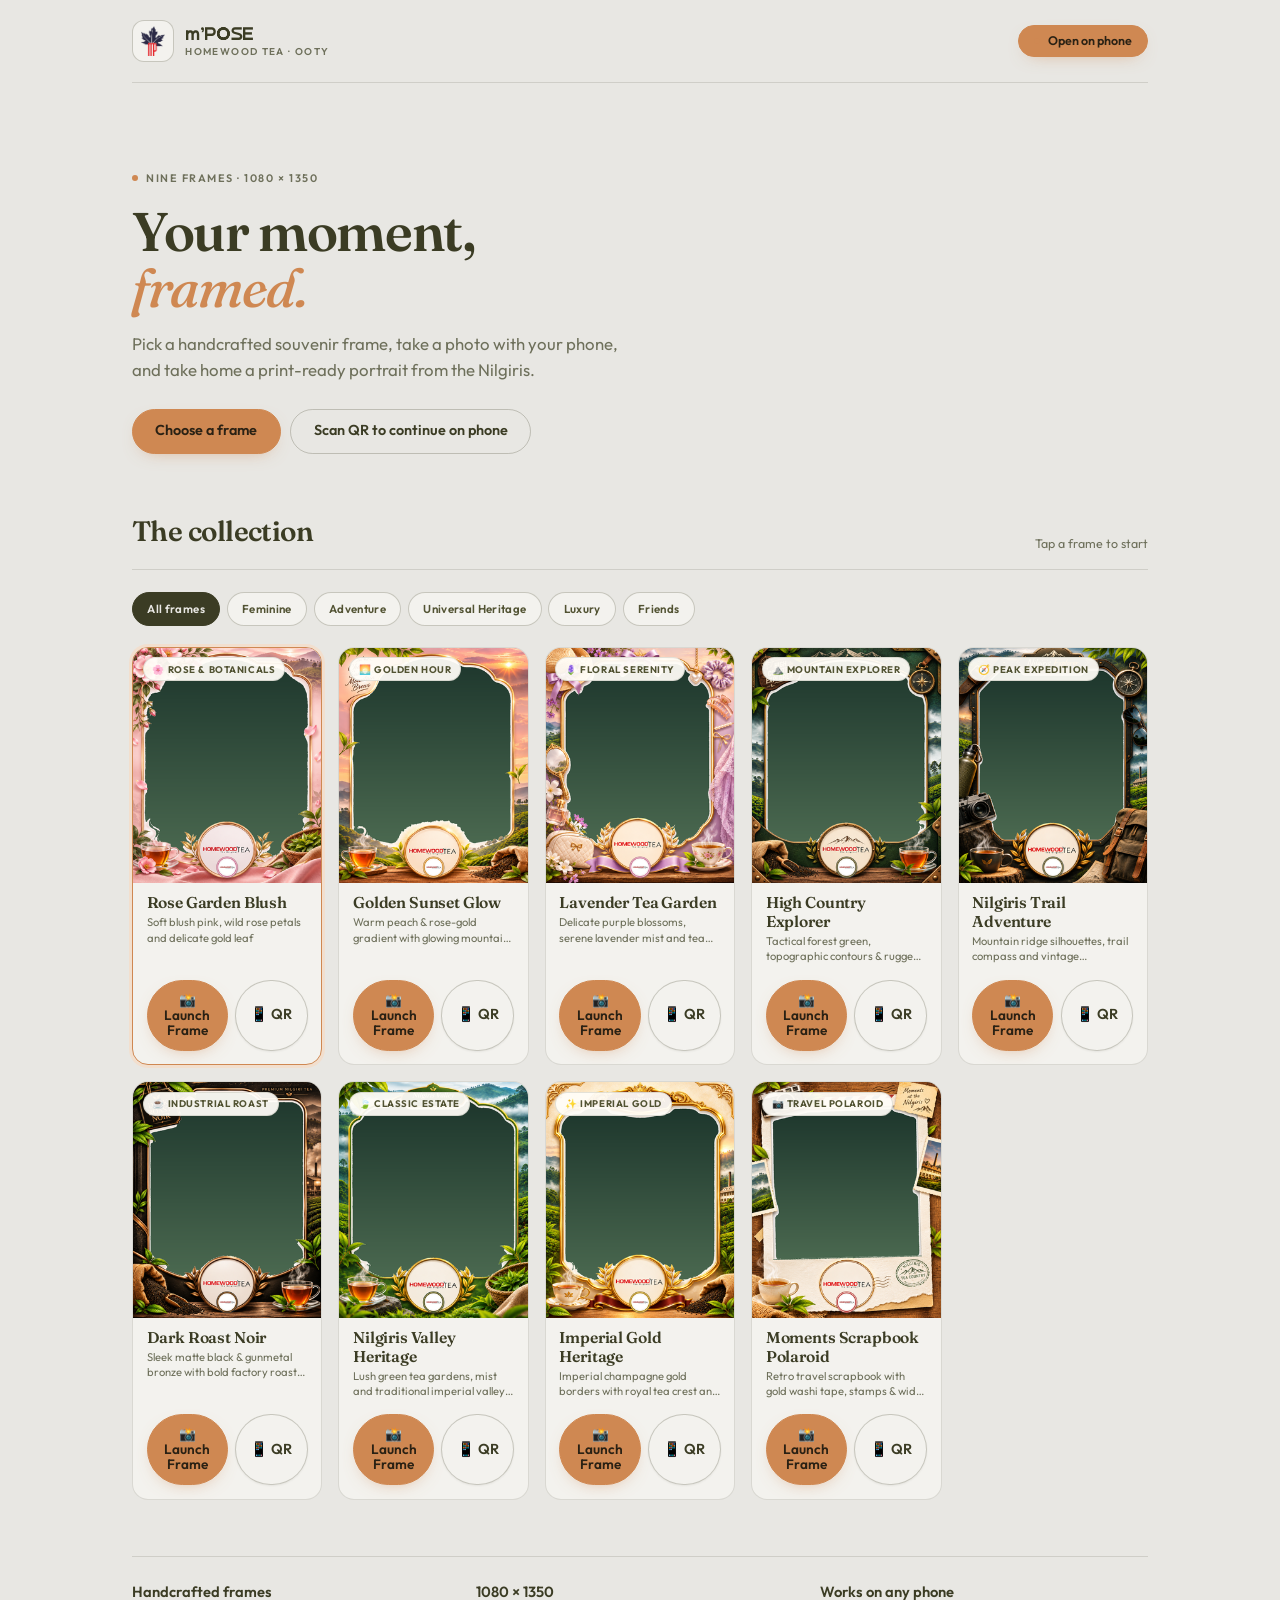
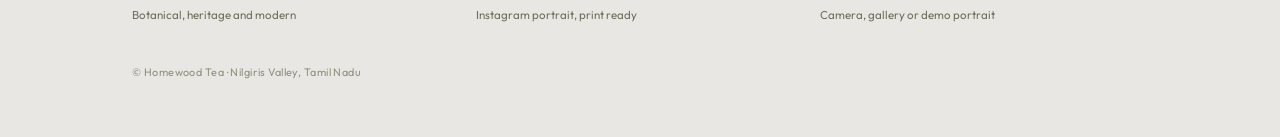
==== commit a3dbc246: "Rebrand product to m'POSE with custom Godber typeface" ====
--- a/index.html
+++ b/index.html
@@ -4,8 +4,8 @@
   <meta charset="UTF-8" />
   <meta name="viewport" content="width=device-width, initial-scale=1.0, maximum-scale=5.0, user-scalable=yes, viewport-fit=cover" />
   <meta name="theme-color" content="#f6f1e8" />
-  <title>Nilgiris Frame | Homewood Tea</title>
-  <meta name="description" content="Frame your visit to Homewood Tea in the Nilgiris. Nine handcrafted 1080×1350 souvenir frames, ready to share." />
+  <title>m'POSE | Homewood Tea</title>
+  <meta name="description" content="m'POSE — Frame your visit to Homewood Tea in the Nilgiris. Nine handcrafted 1080×1350 souvenir frames, ready to share." />
   <link rel="icon" type="image/x-icon" href="favicon.ico" />
   <link rel="shortcut icon" href="logo.ico" />
   <link rel="apple-touch-icon" href="logo.png" />
@@ -26,7 +26,7 @@
             <img src="logo.png" alt="Homewood Tea" />
           </span>
           <span class="brand-text">
-            <strong>Nilgiris Frame</strong>
+            <strong class="brand-name font-mpose">m'POSE</strong>
             <small>Homewood Tea · Ooty</small>
           </span>
         </a>
--- a/css/style.css
+++ b/css/style.css
@@ -1,39 +1,50 @@
 @import url('https://fonts.googleapis.com/css2?family=Fraunces:ital,opsz,wght@0,9..144,400;0,9..144,600;0,9..144,700;1,9..144,500&family=Outfit:wght@300;400;500;600;700&display=swap');
 
+@font-face {
+  font-family: 'Godber';
+  src: url('../Font/Godber-Regular.ttf') format('truetype'),
+       url('/Font/Godber-Regular.ttf') format('truetype'),
+       url('Godber-Regular.ttf') format('truetype');
+  font-weight: normal;
+  font-style: normal;
+  font-display: swap;
+}
+
 /* ==========================================================================
-   Nilgiris Frame - design tokens
+   m'POSE - design tokens
    Warm paper, near-black ink, one burnt-orange accent. No gradients on text.
    ========================================================================== */
 :root {
-  --paper: #f6f1e8;
-  --paper-deep: #ece3d4;
-  --surface: #fffdf8;
-  --surface-2: #faf5ec;
-
-  --ink: #1b1512;
-  --ink-soft: #3d332b;
-  --muted: #786c5f;
-  --faint: #a29586;
-
-  --line: rgba(27, 21, 18, 0.10);
-  --line-strong: rgba(27, 21, 18, 0.18);
-
-  --accent: #c2410c;
-  --accent-deep: #9a3412;
-  --accent-soft: #fbe6da;
-  --on-accent: #fffdf8;
-
-  --pine: #1f4d3f;
-  --brass: #a97b3f;
-
-  --shadow-sm: 0 1px 2px rgba(27, 21, 18, 0.06);
-  --shadow: 0 18px 40px -24px rgba(27, 21, 18, 0.45);
+  --paper: #e8e7e3;
+  --paper-deep: #dedcd6;
+  --surface: #f3f2ee;
+  --surface-2: #eceae5;
+
+  --ink: #3b3c24;
+  --ink-soft: #525333;
+  --muted: #6e705b;
+  --faint: #8f917f;
+
+  --line: rgba(59, 60, 36, 0.14);
+  --line-strong: rgba(59, 60, 36, 0.24);
+
+  --accent: #cf8852;
+  --accent-deep: #b3703c;
+  --accent-soft: #f2dfce;
+  --on-accent: #2a2114;
+
+  --pine: #525333;
+  --brass: #cf8852;
+
+  --shadow-sm: 0 1px 2px rgba(59, 60, 36, 0.07);
+  --shadow: 0 18px 40px -24px rgba(59, 60, 36, 0.42);
 
   --r-sm: 10px;
   --r: 16px;
   --r-lg: 24px;
   --r-pill: 999px;
 
+  --font-brand: 'Godber', 'Fraunces', Georgia, serif;
   --font-serif: 'Fraunces', Georgia, serif;
   --font-sans: 'Outfit', -apple-system, BlinkMacSystemFont, 'Segoe UI', Roboto, sans-serif;
   --heading-strong: var(--ink);
@@ -45,10 +56,10 @@
   --tea-emerald-deep: var(--ink);
   --tea-emerald-rich: var(--ink-soft);
   --tea-forest: var(--pine);
-  --tea-sprout: #2f6b55;
+  --tea-sprout: #525333;
   --tea-mint-soft: var(--accent-soft);
   --tea-gold: var(--brass);
-  --tea-gold-champagne: #cf9a5e;
+  --tea-gold-champagne: #cf8852;
   --tea-text-title: var(--ink);
   --tea-text-body: var(--ink-soft);
   --tea-text-muted: var(--muted);
@@ -182,7 +193,7 @@
   background: var(--accent);
   color: var(--on-accent);
   border-color: var(--accent);
-  box-shadow: 0 6px 18px -10px rgba(194, 65, 12, 0.7);
+  box-shadow: 0 6px 18px -10px rgba(207, 136, 82, 0.7);
 }
 .btn-gold:hover { background: var(--accent-deep); border-color: var(--accent-deep); color: var(--on-accent); }
 
@@ -199,7 +210,7 @@
   color: var(--ink);
   border-color: var(--line-strong);
 }
-.btn-ghost:hover { background: rgba(27, 21, 18, 0.04); color: var(--ink); }
+.btn-ghost:hover { background: rgba(59, 60, 36, 0.04); color: var(--ink); }
 
 .btn-icon {
   width: 2.75rem;
@@ -260,7 +271,7 @@
   height: 7px;
   border-radius: 50%;
   background: var(--accent);
-  box-shadow: 0 0 0 0 rgba(194, 65, 12, 0.5);
+  box-shadow: 0 0 0 0 rgba(207, 136, 82, 0.5);
   animation: pulseRing 2.4s ease-out infinite;
   flex: 0 0 auto;
 }
@@ -362,10 +373,14 @@
 .brand-crest img { width: 100%; height: 100%; object-fit: contain; }
 .brand-text { display: flex; flex-direction: column; line-height: 1.15; }
 .brand-text strong {
-  font-family: var(--font-serif);
-  font-size: 1.02rem;
+  font-family: var(--font-brand);
+  font-size: 1.18rem;
   font-weight: 700;
-  letter-spacing: -0.01em;
+  letter-spacing: 0.02em;
+}
+.brand-name, .font-mpose, .font-brand {
+  font-family: var(--font-brand) !important;
+  letter-spacing: 0.02em;
 }
 .brand-text small {
   font-size: 0.62rem;
@@ -870,7 +885,7 @@
   border-radius: 50%;
   background: var(--accent);
   border: 3px solid var(--surface);
-  box-shadow: 0 1px 6px rgba(27, 21, 18, 0.35);
+  box-shadow: 0 1px 6px rgba(59, 60, 36, 0.35);
   cursor: pointer;
 }
 input[type="range"]::-moz-range-thumb {
@@ -879,7 +894,7 @@
   border-radius: 50%;
   background: var(--accent);
   border: 3px solid var(--surface);
-  box-shadow: 0 1px 6px rgba(27, 21, 18, 0.35);
+  box-shadow: 0 1px 6px rgba(59, 60, 36, 0.35);
   cursor: pointer;
 }
 
@@ -1102,7 +1117,7 @@
   padding: 0.55rem 0.85rem;
   border-radius: 10px;
   background: var(--accent-soft);
-  border: 1px solid rgba(194, 65, 12, 0.3);
+  border: 1px solid rgba(207, 136, 82, 0.3);
   color: var(--accent-deep);
   font-size: 0.72rem;
   font-weight: 600;
@@ -1150,9 +1165,9 @@
   to { opacity: 1; transform: translateY(0) scale(1); }
 }
 @keyframes pulseRing {
-  0% { box-shadow: 0 0 0 0 rgba(194, 65, 12, 0.45); }
-  70% { box-shadow: 0 0 0 8px rgba(194, 65, 12, 0); }
-  100% { box-shadow: 0 0 0 0 rgba(194, 65, 12, 0); }
+  0% { box-shadow: 0 0 0 0 rgba(207, 136, 82, 0.45); }
+  70% { box-shadow: 0 0 0 8px rgba(207, 136, 82, 0); }
+  100% { box-shadow: 0 0 0 0 rgba(207, 136, 82, 0); }
 }
 @keyframes spin { to { transform: rotate(360deg); } }
 
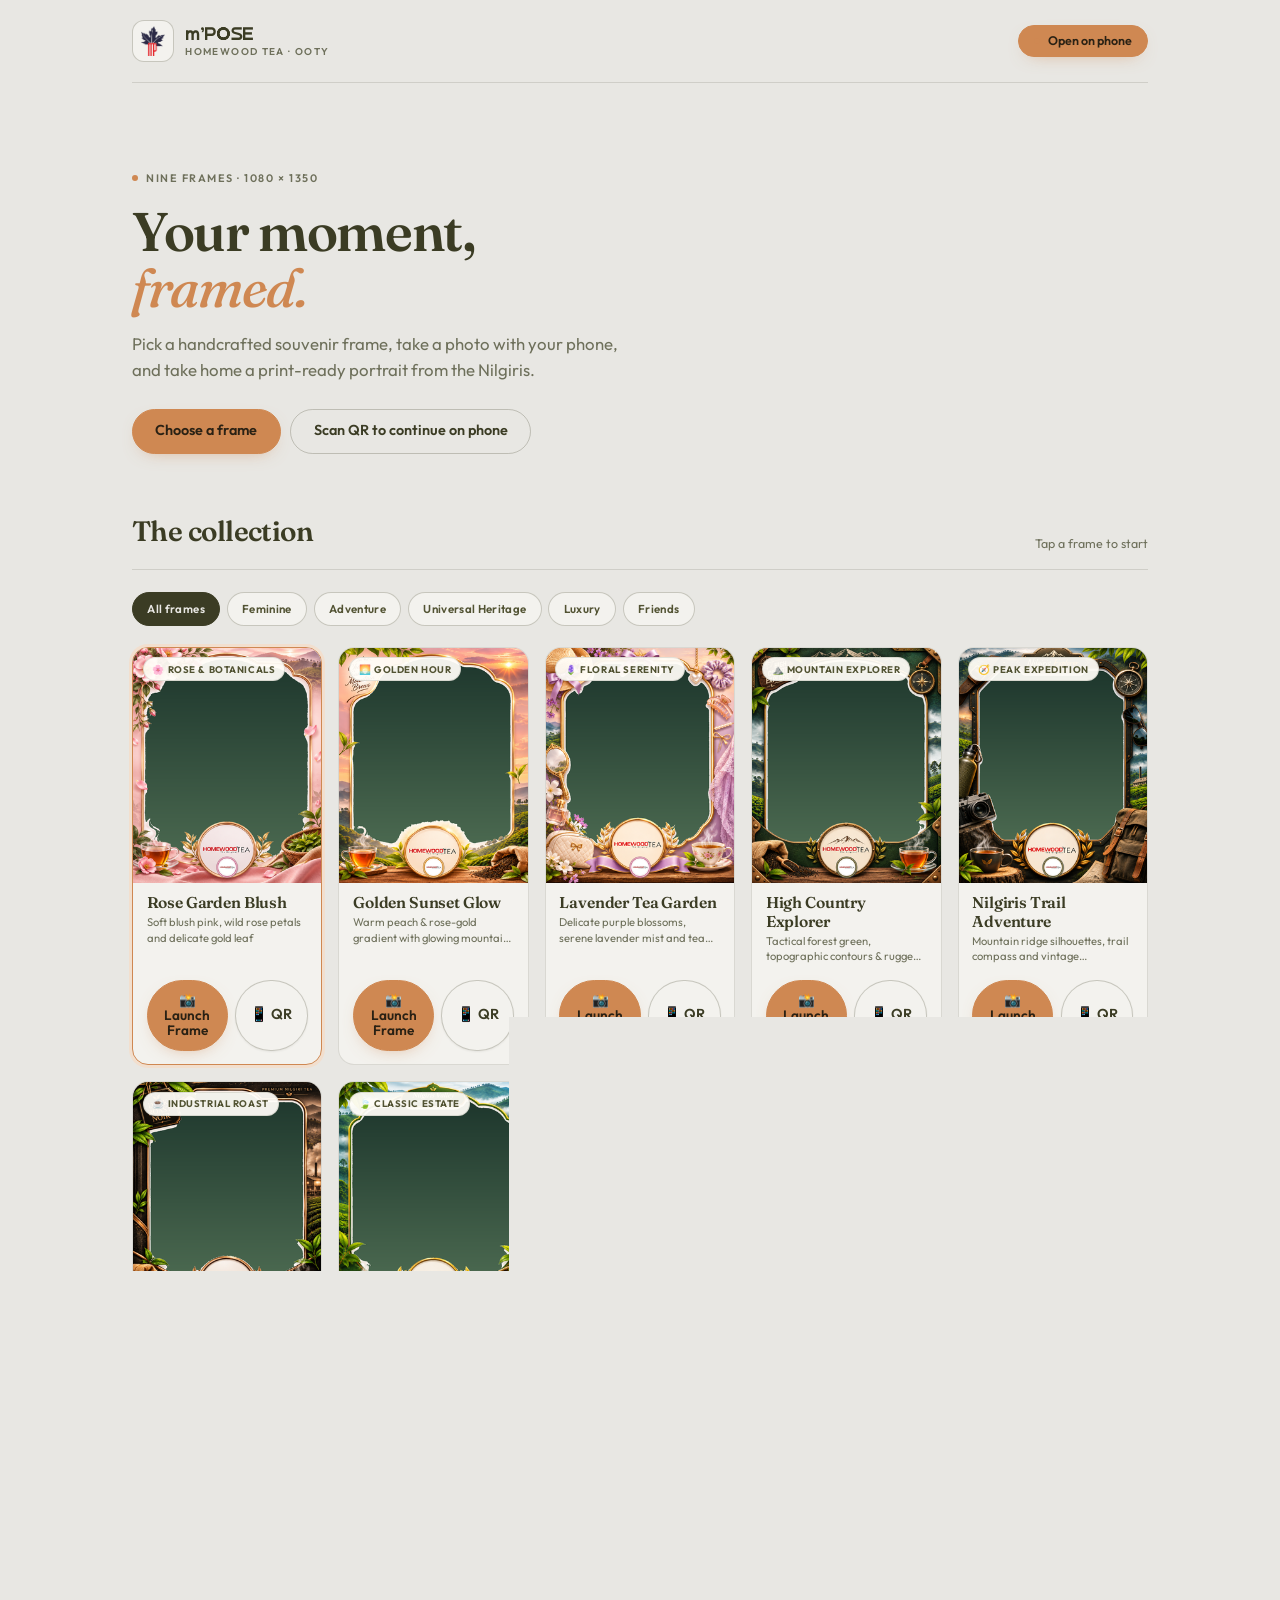
==== commit c9779107: "Fix frame rendering across camera, adjuster, and composer; decode static URLs in server; organize fr" ====
--- a/index.html
+++ b/index.html
@@ -109,7 +109,7 @@
           <strong>Tap to frame yourself</strong>
           <span>Use your camera or pick a photo from your gallery</span>
         </div>
-        <img id="landing-teaser-frame-img" src="new frames/frame_nilgiris-valley.png" class="teaser__frame" alt="" />
+        <img id="landing-teaser-frame-img" src="frames/frame_rose-garden.png" class="teaser__frame" alt="" />
       </div>
 
       <div class="actions">
@@ -124,6 +124,7 @@
   <!-- ============================== CAMERA ============================== -->
   <main id="screen-camera" class="screen screen--camera">
     <video id="camera-video" playsinline autoplay muted></video>
+    <img id="camera-frame-overlay-img" class="camera-frame-overlay" src="frames/frame_rose-garden.png" alt="" />
 
     <div class="cam-top">
       <button id="btn-close-camera" class="btn-icon btn-icon--light" aria-label="Close camera">✕</button>
@@ -169,7 +170,7 @@
           <div id="adjuster-stage" class="stage">
             <img id="adjuster-img" alt="Your photo, awaiting adjustment" />
           </div>
-          <img id="adjuster-frame-overlay-img" src="new frames/frame_nilgiris-valley.png" class="stage-overlay" alt="" />
+          <img id="adjuster-frame-overlay-img" src="frames/frame_rose-garden.png" class="stage-overlay" alt="" />
         </div>
       </div>
 
--- a/css/style.css
+++ b/css/style.css
@@ -723,6 +723,15 @@
   height: 100%;
   object-fit: cover;
 }
+.camera-frame-overlay {
+  position: absolute;
+  inset: 0;
+  width: 100%;
+  height: 100%;
+  object-fit: contain;
+  z-index: 10;
+  pointer-events: none;
+}
 .cam-top, .cam-bottom {
   position: absolute;
   left: 0;
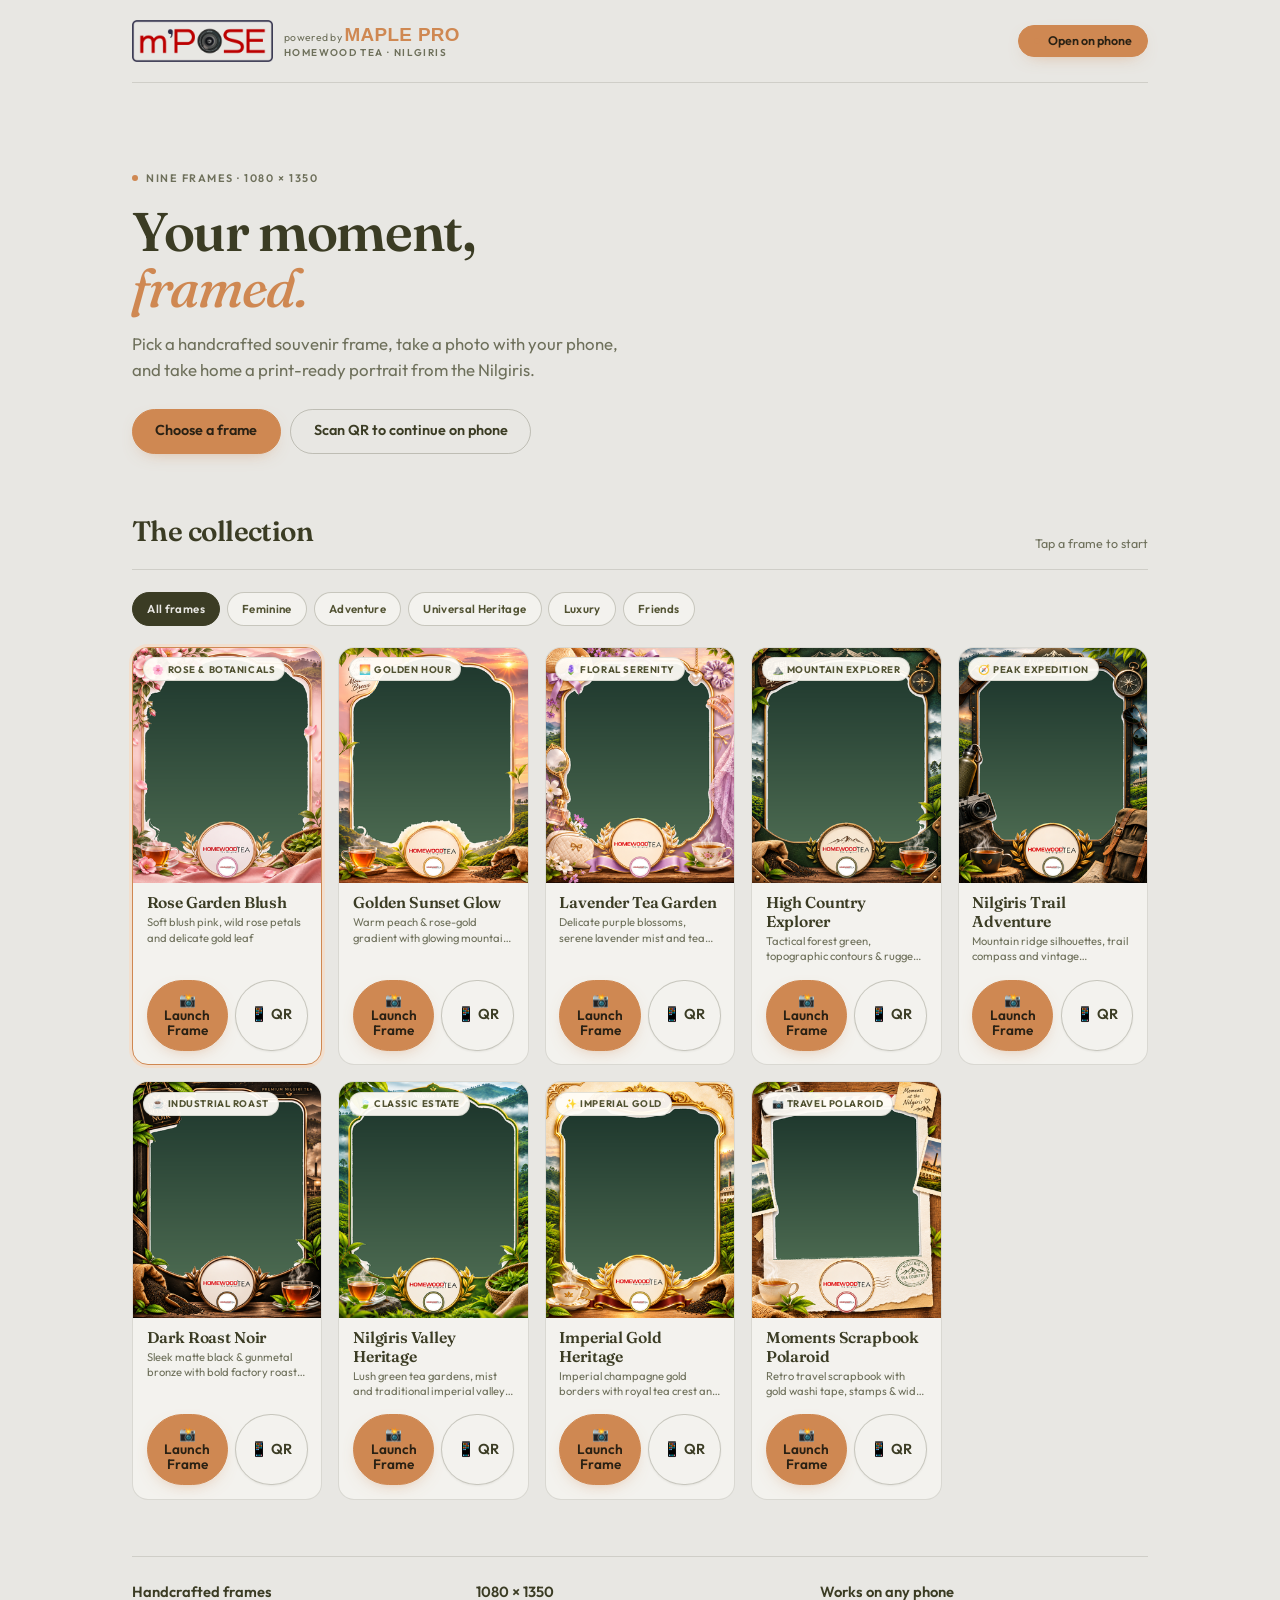
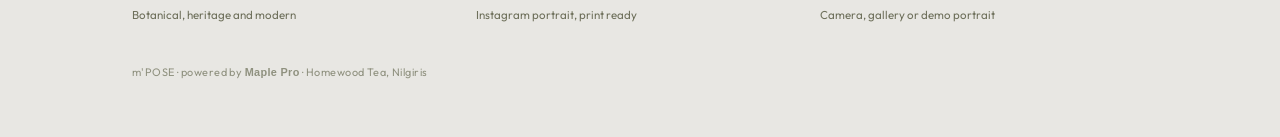
==== commit b315379f: "Add new m'POSE logo badge and update product branding to m'POSE powered by Maple Pro with Gill Sans " ====
--- a/index.html
+++ b/index.html
@@ -4,8 +4,8 @@
   <meta charset="UTF-8" />
   <meta name="viewport" content="width=device-width, initial-scale=1.0, maximum-scale=5.0, user-scalable=yes, viewport-fit=cover" />
   <meta name="theme-color" content="#f6f1e8" />
-  <title>m'POSE | Homewood Tea</title>
-  <meta name="description" content="m'POSE — Frame your visit to Homewood Tea in the Nilgiris. Nine handcrafted 1080×1350 souvenir frames, ready to share." />
+  <title>m'POSE · powered by Maple Pro | Homewood Tea</title>
+  <meta name="description" content="m'POSE powered by Maple Pro — Frame your visit to Homewood Tea in the Nilgiris. Nine handcrafted 1080×1350 souvenir frames, ready to share." />
   <link rel="icon" type="image/x-icon" href="favicon.ico" />
   <link rel="shortcut icon" href="logo.ico" />
   <link rel="apple-touch-icon" href="logo.png" />
@@ -21,13 +21,11 @@
     <div class="shell">
 
       <header class="topbar">
-        <a class="brand" href="/">
-          <span class="brand-crest" title="Homewood Tea">
-            <img src="logo.png" alt="Homewood Tea" />
-          </span>
+        <a class="brand" href="/" aria-label="m'POSE powered by Maple Pro">
+          <img src="mpose-logo.png" alt="m'POSE" class="brand-badge-img" />
           <span class="brand-text">
-            <strong class="brand-name font-mpose">m'POSE</strong>
-            <small>Homewood Tea · Ooty</small>
+            <span class="powered-by-tag">powered by <strong class="maple-pro-brand font-maple-pro">Maple Pro</strong></span>
+            <small>Homewood Tea · Nilgiris</small>
           </span>
         </a>
         <button id="btn-open-mobile-qr" class="btn btn-gold btn-sm">
@@ -75,7 +73,7 @@
           <span>Camera, gallery or demo portrait</span>
         </div>
       </footer>
-      <p class="site-foot">© Homewood Tea · Nilgiris Valley, Tamil Nadu</p>
+      <p class="site-foot">m'POSE · powered by <strong class="font-maple-pro">Maple Pro</strong> · Homewood Tea, Nilgiris</p>
     </div>
   </main>
 
--- a/css/style.css
+++ b/css/style.css
@@ -45,6 +45,7 @@
   --r-pill: 999px;
 
   --font-brand: 'Godber', 'Fraunces', Georgia, serif;
+  --font-maple: 'Gill Sans', 'Gill Sans MT', Calibri, 'Trebuchet MS', sans-serif;
   --font-serif: 'Fraunces', Georgia, serif;
   --font-sans: 'Outfit', -apple-system, BlinkMacSystemFont, 'Segoe UI', Roboto, sans-serif;
   --heading-strong: var(--ink);
@@ -382,6 +383,32 @@
   font-family: var(--font-brand) !important;
   letter-spacing: 0.02em;
 }
+.font-gillsans, .font-maple-pro, .font-maple {
+  font-family: var(--font-maple) !important;
+  font-weight: 600;
+  letter-spacing: 0.03em;
+}
+.brand-badge-img {
+  height: 42px;
+  width: auto;
+  max-width: 145px;
+  object-fit: contain;
+  display: block;
+}
+.powered-by-tag {
+  font-size: 0.65rem;
+  letter-spacing: 0.03em;
+  color: var(--muted);
+  line-height: 1.2;
+}
+.maple-pro-brand {
+  font-family: var(--font-maple) !important;
+  font-weight: 700;
+  color: var(--accent);
+  letter-spacing: 0.05em;
+  text-transform: uppercase;
+  font-size: 0.72rem;
+}
 .brand-text small {
   font-size: 0.62rem;
   letter-spacing: 0.14em;
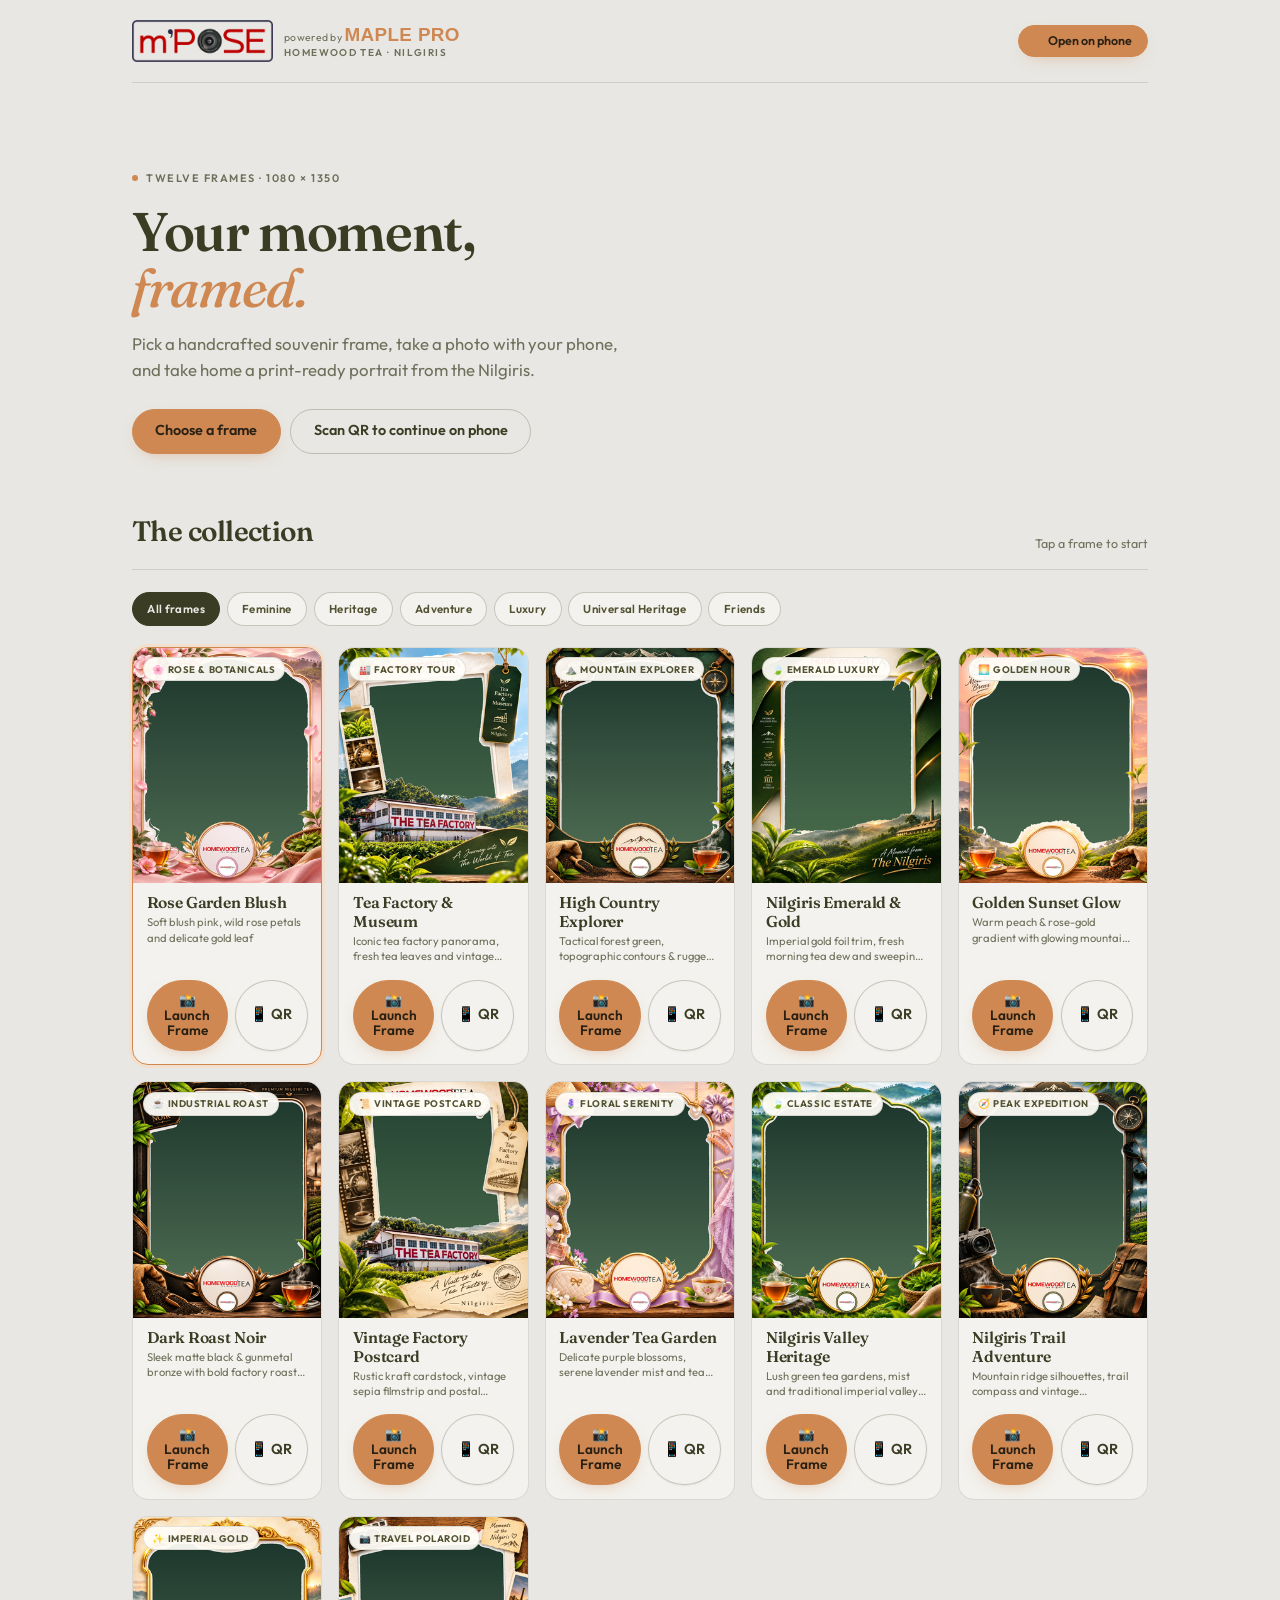
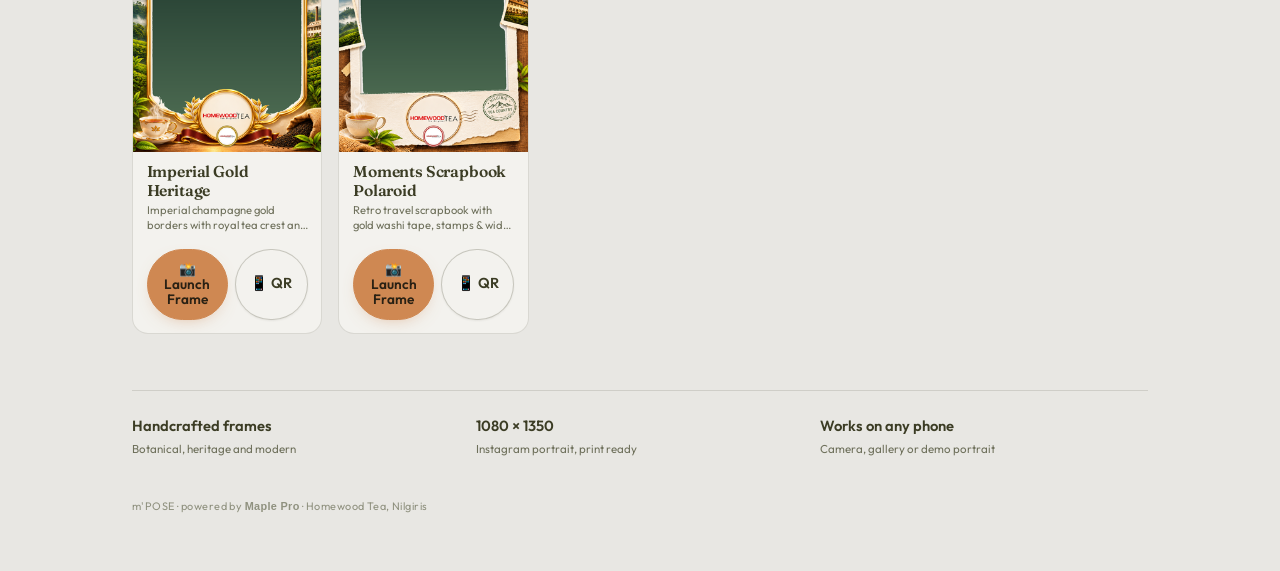
==== commit 20f86692: "Add 3 new Homewood Tea Factory & Museum frames and interleave all 12 frames across diverse themes" ====
--- a/index.html
+++ b/index.html
@@ -5,7 +5,7 @@
   <meta name="viewport" content="width=device-width, initial-scale=1.0, maximum-scale=5.0, user-scalable=yes, viewport-fit=cover" />
   <meta name="theme-color" content="#f6f1e8" />
   <title>m'POSE · powered by Maple Pro | Homewood Tea</title>
-  <meta name="description" content="m'POSE powered by Maple Pro — Frame your visit to Homewood Tea in the Nilgiris. Nine handcrafted 1080×1350 souvenir frames, ready to share." />
+  <meta name="description" content="m'POSE powered by Maple Pro — Frame your visit to Homewood Tea in the Nilgiris. Twelve handcrafted 1080×1350 souvenir frames, ready to share." />
   <link rel="icon" type="image/x-icon" href="favicon.ico" />
   <link rel="shortcut icon" href="logo.ico" />
   <link rel="apple-touch-icon" href="logo.png" />
@@ -34,7 +34,7 @@
       </header>
 
       <section class="hero">
-        <p class="eyebrow"><span class="dot"></span> Nine frames · 1080 × 1350</p>
+        <p class="eyebrow"><span class="dot"></span> Twelve frames · 1080 × 1350</p>
         <h1 class="display">Your moment,<br /><em>framed.</em></h1>
         <p class="lede">
           Pick a handcrafted souvenir frame, take a photo with your phone, and take home
@@ -95,7 +95,7 @@
 
       <div class="rail-head">
         <span class="label">Choose frame</span>
-        <span id="landing-frame-counter" class="counter">Frame 1 of 9</span>
+        <span id="landing-frame-counter" class="counter">Frame 1 of 12</span>
       </div>
       <div id="landing-frame-carousel" class="landing-frame-picker">
         <!-- Rendered by js/app.js -->
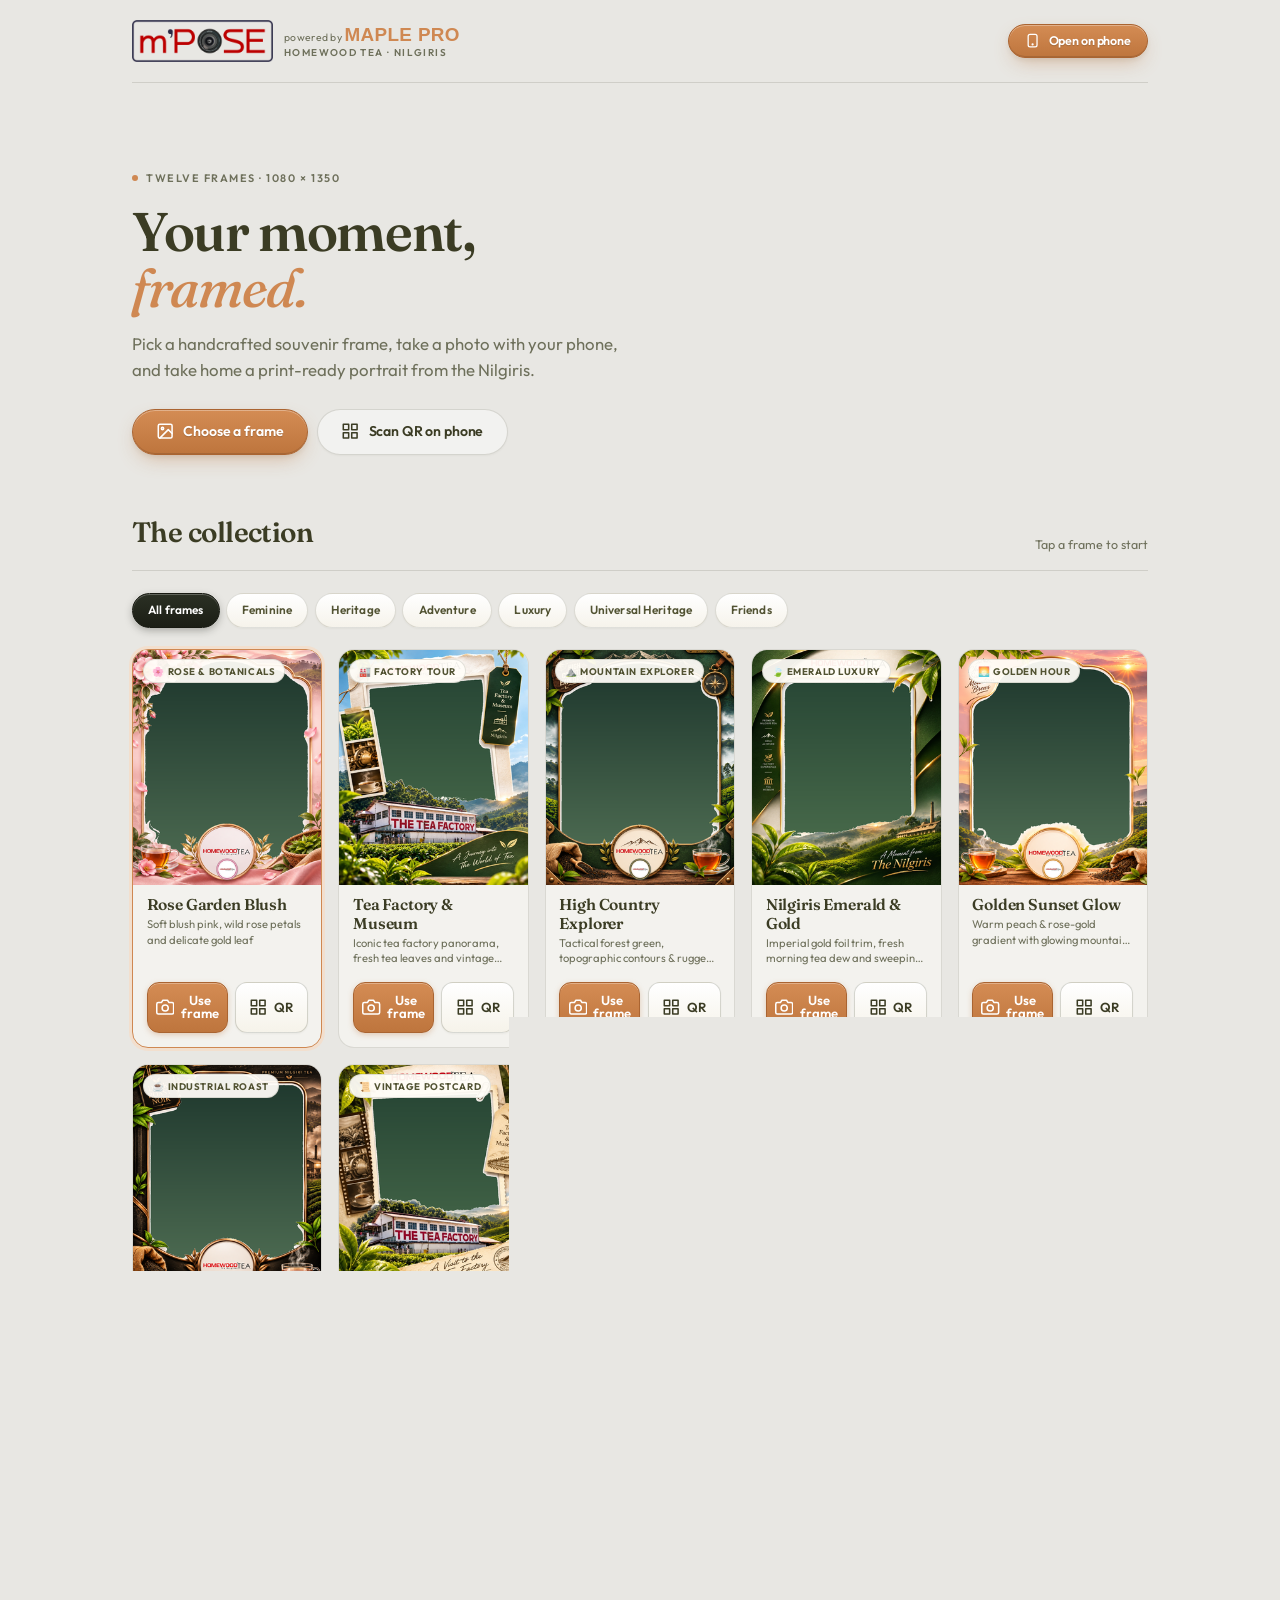
==== commit 60fe42e2: "Redesign all buttons and controls with human-crafted tactile micro-interactions and agency-grade SVG" ====
--- a/index.html
+++ b/index.html
@@ -29,7 +29,8 @@
           </span>
         </a>
         <button id="btn-open-mobile-qr" class="btn btn-gold btn-sm">
-          <span class="dot"></span> Open on phone
+          <svg viewBox="0 0 24 24" fill="none" stroke="currentColor" stroke-width="2" stroke-linecap="round" stroke-linejoin="round" aria-hidden="true"><rect x="5" y="2" width="14" height="20" rx="3" ry="3"/><circle cx="12" cy="18" r="0.75" fill="currentColor"/></svg>
+          <span>Open on phone</span>
         </button>
       </header>
 
@@ -41,8 +42,14 @@
           a print-ready portrait from the Nilgiris.
         </p>
         <div class="hero-actions">
-          <a class="btn btn-gold" href="#frames">Choose a frame</a>
-          <button id="btn-banner-scan-qr" class="btn btn-ghost">Scan QR to continue on phone</button>
+          <a class="btn btn-gold" href="#frames">
+            <svg viewBox="0 0 24 24" fill="none" stroke="currentColor" stroke-width="2" stroke-linecap="round" stroke-linejoin="round" aria-hidden="true"><rect x="3" y="3" width="18" height="18" rx="2" ry="2"/><circle cx="8.5" cy="8.5" r="1.5"/><polyline points="21 15 16 10 5 21"/></svg>
+            <span>Choose a frame</span>
+          </a>
+          <button id="btn-banner-scan-qr" class="btn btn-ghost">
+            <svg viewBox="0 0 24 24" fill="none" stroke="currentColor" stroke-width="2" stroke-linecap="round" stroke-linejoin="round" aria-hidden="true"><rect x="3" y="3" width="7" height="7"/><rect x="14" y="3" width="7" height="7"/><rect x="14" y="14" width="7" height="7"/><rect x="3" y="14" width="7" height="7"/></svg>
+            <span>Scan QR on phone</span>
+          </button>
         </div>
       </section>
 
@@ -82,9 +89,15 @@
     <div class="phone-shell">
 
       <header class="landing-head">
-        <button id="btn-back-to-portal" class="btn btn-ghost btn-sm">← All frames</button>
+        <button id="btn-back-to-portal" class="btn btn-ghost btn-sm">
+          <svg viewBox="0 0 24 24" fill="none" stroke="currentColor" stroke-width="2" stroke-linecap="round" stroke-linejoin="round" aria-hidden="true"><line x1="19" y1="12" x2="5" y2="12"/><polyline points="12 19 5 12 12 5"/></svg>
+          <span>All frames</span>
+        </button>
         <span id="brand-client-name" class="chip">Homewood Tea</span>
-        <button id="btn-landing-phone-qr" class="btn btn-ghost btn-sm" aria-label="Open this frame on your phone">QR</button>
+        <button id="btn-landing-phone-qr" class="btn btn-ghost btn-sm" aria-label="Open this frame on your phone">
+          <svg viewBox="0 0 24 24" fill="none" stroke="currentColor" stroke-width="2" stroke-linecap="round" stroke-linejoin="round" aria-hidden="true"><rect x="3" y="3" width="7" height="7"/><rect x="14" y="3" width="7" height="7"/><rect x="14" y="14" width="7" height="7"/><rect x="3" y="14" width="7" height="7"/></svg>
+          <span>QR</span>
+        </button>
       </header>
 
       <div class="landing-titles">
@@ -103,7 +116,9 @@
 
       <div class="teaser">
         <div id="landing-teaser-window" class="teaser__window">
-          <span class="teaser-ico" aria-hidden="true">📷</span>
+          <span class="teaser-ico" aria-hidden="true">
+            <svg viewBox="0 0 24 24" fill="none" stroke="currentColor" stroke-width="2" stroke-linecap="round" stroke-linejoin="round"><path d="M23 19a2 2 0 0 1-2 2H3a2 2 0 0 1-2-2V8a2 2 0 0 1 2-2h4l2-3h6l2 3h4a2 2 0 0 1 2 2z"/><circle cx="12" cy="13" r="4"/></svg>
+          </span>
           <strong>Tap to frame yourself</strong>
           <span>Use your camera or pick a photo from your gallery</span>
         </div>
@@ -111,9 +126,18 @@
       </div>
 
       <div class="actions">
-        <button id="btn-start-camera" class="btn btn-gold btn-lg">Take a photo</button>
-        <button data-action="upload-photo" class="btn btn-secondary">Choose from gallery</button>
-        <button data-action="sample-portrait" class="link-btn">Try a demo portrait</button>
+        <button id="btn-start-camera" class="btn btn-gold btn-lg">
+          <svg viewBox="0 0 24 24" fill="none" stroke="currentColor" stroke-width="2" stroke-linecap="round" stroke-linejoin="round" aria-hidden="true"><path d="M23 19a2 2 0 0 1-2 2H3a2 2 0 0 1-2-2V8a2 2 0 0 1 2-2h4l2-3h6l2 3h4a2 2 0 0 1 2 2z"/><circle cx="12" cy="13" r="4"/></svg>
+          <span>Take a photo</span>
+        </button>
+        <button data-action="upload-photo" class="btn btn-secondary">
+          <svg viewBox="0 0 24 24" fill="none" stroke="currentColor" stroke-width="2" stroke-linecap="round" stroke-linejoin="round" aria-hidden="true"><rect x="3" y="3" width="18" height="18" rx="2" ry="2"/><circle cx="8.5" cy="8.5" r="1.5"/><polyline points="21 15 16 10 5 21"/></svg>
+          <span>Choose from gallery</span>
+        </button>
+        <button data-action="sample-portrait" class="link-btn">
+          <svg viewBox="0 0 24 24" fill="none" stroke="currentColor" stroke-width="2" stroke-linecap="round" stroke-linejoin="round" aria-hidden="true"><polygon points="12 2 15.09 8.26 22 9.27 17 14.14 18.18 21.02 12 17.77 5.82 21.02 7 14.14 2 9.27 8.91 8.26 12 2"/></svg>
+          <span>Try a demo portrait</span>
+        </button>
       </div>
 
     </div>
@@ -125,9 +149,13 @@
     <img id="camera-frame-overlay-img" class="camera-frame-overlay" src="frames/frame_rose-garden.png" alt="" />
 
     <div class="cam-top">
-      <button id="btn-close-camera" class="btn-icon btn-icon--light" aria-label="Close camera">✕</button>
+      <button id="btn-close-camera" class="btn-icon btn-icon--light" aria-label="Close camera">
+        <svg viewBox="0 0 24 24" fill="none" stroke="currentColor" stroke-width="2.2" stroke-linecap="round" stroke-linejoin="round"><line x1="18" y1="6" x2="6" y2="18"/><line x1="6" y1="6" x2="18" y2="18"/></svg>
+      </button>
       <span id="camera-client-label" class="chip chip--dark">Homewood Tea</span>
-      <button data-action="sample-portrait" class="btn-icon btn-icon--light" aria-label="Use a demo portrait">✦</button>
+      <button data-action="sample-portrait" class="btn-icon btn-icon--light" aria-label="Use a demo portrait" title="Demo portrait">
+        <svg viewBox="0 0 24 24" fill="none" stroke="currentColor" stroke-width="2" stroke-linecap="round" stroke-linejoin="round"><polygon points="12 2 15.09 8.26 22 9.27 17 14.14 18.18 21.02 12 17.77 5.82 21.02 7 14.14 2 9.27 8.91 8.26 12 2"/></svg>
+      </button>
     </div>
 
     <div class="framing-guide">
@@ -143,14 +171,24 @@
       <p id="camera-error-text">
         Tap below to capture with your phone's camera, or pick an existing photo.
       </p>
-      <button data-action="upload-photo" class="btn btn-gold">Take or upload a photo</button>
-      <button data-action="sample-portrait" class="btn btn-secondary">Use a demo portrait</button>
+      <button data-action="upload-photo" class="btn btn-gold">
+        <svg viewBox="0 0 24 24" fill="none" stroke="currentColor" stroke-width="2" stroke-linecap="round" stroke-linejoin="round"><path d="M21 15v4a2 2 0 0 1-2 2H5a2 2 0 0 1-2-2v-4"/><polyline points="17 8 12 3 7 8"/><line x1="12" y1="3" x2="12" y2="15"/></svg>
+        <span>Take or upload a photo</span>
+      </button>
+      <button data-action="sample-portrait" class="btn btn-secondary">
+        <svg viewBox="0 0 24 24" fill="none" stroke="currentColor" stroke-width="2" stroke-linecap="round" stroke-linejoin="round"><polygon points="12 2 15.09 8.26 22 9.27 17 14.14 18.18 21.02 12 17.77 5.82 21.02 7 14.14 2 9.27 8.91 8.26 12 2"/></svg>
+        <span>Use a demo portrait</span>
+      </button>
     </div>
 
     <div class="cam-bottom">
-      <button data-action="upload-photo" class="btn-icon btn-icon--light" aria-label="Choose from gallery">🖼</button>
+      <button data-action="upload-photo" class="btn-icon btn-icon--light" aria-label="Choose from gallery" title="Photo gallery">
+        <svg viewBox="0 0 24 24" fill="none" stroke="currentColor" stroke-width="2" stroke-linecap="round" stroke-linejoin="round"><rect x="3" y="3" width="18" height="18" rx="2" ry="2"/><circle cx="8.5" cy="8.5" r="1.5"/><polyline points="21 15 16 10 5 21"/></svg>
+      </button>
       <button id="btn-shutter" class="shutter" aria-label="Take photo"><span></span></button>
-      <button id="btn-flip-camera" class="btn-icon btn-icon--light" aria-label="Flip camera">⟲</button>
+      <button id="btn-flip-camera" class="btn-icon btn-icon--light" aria-label="Flip camera" title="Flip camera">
+        <svg viewBox="0 0 24 24" fill="none" stroke="currentColor" stroke-width="2.2" stroke-linecap="round" stroke-linejoin="round"><path d="M21.5 2v6h-6M21.34 15.57a10 10 0 1 1-.57-8.38l5.67-5.67"/></svg>
+      </button>
     </div>
   </main>
 
@@ -187,12 +225,21 @@
         </div>
         <input type="range" id="zoom-slider" min="0.7" max="2.5" step="0.05" value="1.0" />
         <div class="panel__row panel__row--buttons">
-          <button id="btn-mirror-photo" class="btn btn-secondary btn-sm">Mirror</button>
-          <button id="btn-retake-photo" class="btn btn-secondary btn-sm">Retake</button>
-        </div>
-      </div>
-
-      <button id="btn-confirm-adjust" class="btn btn-gold btn-lg btn-block">Use this photo</button>
+          <button id="btn-mirror-photo" class="btn btn-secondary btn-sm">
+            <svg viewBox="0 0 24 24" fill="none" stroke="currentColor" stroke-width="2" stroke-linecap="round" stroke-linejoin="round" aria-hidden="true"><polyline points="16 3 21 3 21 8"/><line x1="4" y1="20" x2="21" y2="3"/><polyline points="21 16 21 21 16 21"/><line x1="15" y1="15" x2="21" y2="21"/><line x1="4" y1="4" x2="9" y2="9"/></svg>
+            <span>Mirror</span>
+          </button>
+          <button id="btn-retake-photo" class="btn btn-secondary btn-sm">
+            <svg viewBox="0 0 24 24" fill="none" stroke="currentColor" stroke-width="2" stroke-linecap="round" stroke-linejoin="round" aria-hidden="true"><path d="M1 4v6h6"/><path d="M3.51 15a9 9 0 1 0 2.13-9.36L1 10"/></svg>
+            <span>Retake</span>
+          </button>
+        </div>
+      </div>
+
+      <button id="btn-confirm-adjust" class="btn btn-gold btn-lg btn-block">
+        <svg viewBox="0 0 24 24" fill="none" stroke="currentColor" stroke-width="2.5" stroke-linecap="round" stroke-linejoin="round" aria-hidden="true"><polyline points="20 6 9 17 4 12"/></svg>
+        <span>Use this photo</span>
+      </button>
     </div>
   </main>
 
@@ -232,13 +279,23 @@
       </div>
 
       <div class="actions">
-        <button id="btn-download-hd" class="btn btn-gold btn-lg">Download HD photo</button>
+        <button id="btn-download-hd" class="btn btn-gold btn-lg">
+          <svg viewBox="0 0 24 24" fill="none" stroke="currentColor" stroke-width="2.2" stroke-linecap="round" stroke-linejoin="round" aria-hidden="true"><path d="M21 15v4a2 2 0 0 1-2 2H5a2 2 0 0 1-2-2v-4"/><polyline points="7 10 12 15 17 10"/><line x1="12" y1="15" x2="12" y2="3"/></svg>
+          <span>Download HD photo</span>
+        </button>
         <div class="panel__row panel__row--buttons" style="margin-top: 0;">
-          <button id="btn-share" class="btn btn-secondary">Share / post</button>
-          <button id="btn-take-another" class="btn btn-secondary">Take another</button>
+          <button id="btn-share" class="btn btn-secondary">
+            <svg viewBox="0 0 24 24" fill="none" stroke="currentColor" stroke-width="2" stroke-linecap="round" stroke-linejoin="round" aria-hidden="true"><circle cx="18" cy="5" r="3"/><circle cx="6" cy="12" r="3"/><circle cx="18" cy="19" r="3"/><line x1="8.59" y1="13.51" x2="15.42" y2="17.49"/><line x1="15.41" y1="6.51" x2="8.59" y2="10.49"/></svg>
+            <span>Share / post</span>
+          </button>
+          <button id="btn-take-another" class="btn btn-secondary">
+            <svg viewBox="0 0 24 24" fill="none" stroke="currentColor" stroke-width="2" stroke-linecap="round" stroke-linejoin="round" aria-hidden="true"><path d="M23 19a2 2 0 0 1-2 2H3a2 2 0 0 1-2-2V8a2 2 0 0 1 2-2h4l2-3h6l2 3h4a2 2 0 0 1 2 2z"/><circle cx="12" cy="13" r="4"/></svg>
+            <span>Take another</span>
+          </button>
         </div>
         <a id="cta-brand-link" href="#" target="_blank" rel="noopener noreferrer" class="btn btn-ghost">
           <span id="cta-brand-text">Explore Homewood Tea</span>
+          <svg viewBox="0 0 24 24" fill="none" stroke="currentColor" stroke-width="2" stroke-linecap="round" stroke-linejoin="round" aria-hidden="true" style="width: 14px; height: 14px;"><line x1="7" y1="17" x2="17" y2="7"/><polyline points="7 7 17 7 17 17"/></svg>
         </a>
       </div>
 
@@ -253,43 +310,58 @@
           <h3 id="share-modal-title">Share your moment</h3>
           <p>Save the photo, then post it anywhere.</p>
         </div>
-        <button data-close-modal class="btn-icon" aria-label="Close">✕</button>
+        <button data-close-modal class="btn-icon" aria-label="Close">
+          <svg viewBox="0 0 24 24" fill="none" stroke="currentColor" stroke-width="2.2" stroke-linecap="round" stroke-linejoin="round"><line x1="18" y1="6" x2="6" y2="18"/><line x1="6" y1="6" x2="18" y2="18"/></svg>
+        </button>
       </div>
 
       <div id="share-status-pill" role="status" aria-live="polite">Opening app…</div>
 
       <button id="btn-trigger-system-share" class="btn btn-gold btn-block" style="margin-bottom: 0.75rem;">
-        Open your phone's share menu
+        <svg viewBox="0 0 24 24" fill="none" stroke="currentColor" stroke-width="2" stroke-linecap="round" stroke-linejoin="round" aria-hidden="true"><path d="M4 12v8a2 2 0 0 0 2 2h12a2 2 0 0 0 2-2v-8"/><polyline points="16 6 12 2 8 6"/><line x1="12" y1="2" x2="12" y2="15"/></svg>
+        <span>Open phone share menu</span>
       </button>
 
       <div class="share-apps-grid">
         <button type="button" id="share-btn-whatsapp" class="share-app-item">
-          <span class="share-app-icon" style="background: #25D366;">💬</span>
+          <span class="share-app-icon" style="background: #25D366;">
+            <svg viewBox="0 0 24 24" fill="currentColor"><path d="M12.04 2C6.58 2 2.13 6.45 2.13 11.91C2.13 13.66 2.59 15.36 3.45 16.86L2.05 22L7.3 20.62C8.75 21.41 10.38 21.83 12.04 21.83C17.5 21.83 21.95 17.38 21.95 11.92C21.95 9.27 20.92 6.78 19.05 4.91C17.18 3.03 14.69 2 12.04 2M12.05 3.67C14.25 3.67 16.31 4.53 17.87 6.09C19.42 7.65 20.28 9.72 20.28 11.92C20.28 16.46 16.58 20.16 12.04 20.16C10.55 20.16 9.1 19.76 7.84 19.01L7.54 18.83L4.43 19.65L5.26 16.61L5.06 16.3C4.24 14.99 3.8 13.47 3.8 11.91C3.81 7.37 7.5 3.67 12.05 3.67M9.23 6.94C9.06 6.94 8.78 7.01 8.55 7.26C8.31 7.52 7.64 8.14 7.64 9.42C7.64 10.7 8.57 11.93 8.7 12.11C8.83 12.28 10.53 14.91 13.13 16.03C15.29 16.96 15.73 16.78 16.2 16.74C16.67 16.7 17.72 16.12 17.94 15.5C18.16 14.88 18.16 14.35 18.09 14.24C18.02 14.13 17.85 14.07 17.59 13.94C17.33 13.81 16.08 13.19 15.85 13.1C15.62 13.01 15.45 12.97 15.28 13.23C15.11 13.49 14.62 14.07 14.47 14.24C14.32 14.41 14.17 14.43 13.91 14.3C13.65 14.17 12.82 13.9 11.83 13.02C11.06 12.33 10.54 11.48 10.39 11.22C10.24 10.96 10.37 10.82 10.5 10.69C10.62 10.57 10.76 10.39 10.9 10.23C11.04 10.07 11.08 9.95 11.17 9.77C11.26 9.6 11.21 9.44 11.15 9.32C11.09 9.2 10.59 7.97 10.38 7.47C10.18 6.98 9.97 7.05 9.81 7.04C9.66 7.04 9.49 6.94 9.23 6.94Z"/></svg>
+          </span>
           <span class="share-app-label">WhatsApp</span>
           <span class="share-app-sub">Chat &amp; status</span>
         </button>
         <button type="button" id="share-btn-instagram" class="share-app-item">
-          <span class="share-app-icon" style="background: linear-gradient(45deg, #f09433 0%, #dc2743 50%, #bc1888 100%);">📸</span>
+          <span class="share-app-icon" style="background: linear-gradient(45deg, #f09433 0%, #dc2743 50%, #bc1888 100%);">
+            <svg viewBox="0 0 24 24" fill="currentColor"><path d="M12 2.163c3.204 0 3.584.012 4.85.07 3.252.148 4.771 1.691 4.919 4.919.058 1.265.069 1.645.069 4.849 0 3.205-.012 3.584-.069 4.849-.149 3.225-1.664 4.771-4.919 4.919-1.266.058-1.644.07-4.85.07-3.204 0-3.584-.012-4.849-.07-3.26-.149-4.771-1.699-4.919-4.92-.058-1.265-.07-1.644-.07-4.849 0-3.204.013-3.583.07-4.849.149-3.227 1.664-4.771 4.919-4.919 1.266-.057 1.645-.069 4.849-.069zm0-2.163c-3.259 0-3.667.014-4.947.072-4.358.2-6.78 2.618-6.98 6.98-.059 1.281-.073 1.689-.073 4.948 0 3.259.014 3.668.072 4.948.2 4.358 2.618 6.78 6.98 6.98 1.281.058 1.689.072 4.948.072 3.259 0 3.668-.014 4.948-.072 4.354-.2 6.782-2.618 6.979-6.98.059-1.28.073-1.689.073-4.948 0-3.259-.014-3.667-.072-4.947-.196-4.354-2.617-6.78-6.979-6.98-1.281-.059-1.69-.073-4.949-.073zm0 5.838c-3.403 0-6.162 2.759-6.162 6.162s2.759 6.163 6.162 6.163 6.162-2.759 6.162-6.163c0-3.403-2.759-6.162-6.162-6.162zm0 10.162c-2.209 0-4-1.79-4-4 0-2.209 1.791-4 4-4s4 1.791 4 4c0 2.21-1.791 4-4 4zm6.406-11.845c-.796 0-1.441.645-1.441 1.44s.645 1.44 1.441 1.44c.795 0 1.439-.645 1.439-1.44s-.644-1.44-1.439-1.44z"/></svg>
+          </span>
           <span class="share-app-label">Instagram</span>
           <span class="share-app-sub">Story &amp; feed</span>
         </button>
         <button type="button" id="share-btn-telegram" class="share-app-item">
-          <span class="share-app-icon" style="background: #0088cc;">✈️</span>
+          <span class="share-app-icon" style="background: #0088cc;">
+            <svg viewBox="0 0 24 24" fill="currentColor"><path d="M12 2C6.48 2 2 6.48 2 12s4.48 10 10 10 10-4.48 10-10S17.52 2 12 2zm4.64 6.8c-.15 1.58-.8 5.42-1.13 7.19-.14.75-.42 1-.68 1.03-.58.05-1.02-.38-1.58-.75-.88-.58-1.38-.94-2.23-1.5-.99-.65-.35-1.01.22-1.59.15-.15 2.71-2.48 2.76-2.69a.2.2 0 0 0-.05-.18c-.06-.05-.14-.03-.21-.02-.09.02-1.49.95-4.22 2.79-.4.27-.76.41-1.08.4-.36-.01-1.04-.2-1.55-.37-.63-.2-1.12-.31-1.08-.66.02-.18.27-.36.74-.55 2.92-1.27 4.86-2.11 5.83-2.51 2.78-1.16 3.35-1.36 3.73-1.36.08 0 .27.02.39.12.1.08.13.19.14.27-.01.06.01.24 0 .38z"/></svg>
+          </span>
           <span class="share-app-label">Telegram</span>
           <span class="share-app-sub">Send message</span>
         </button>
         <button type="button" id="share-btn-sms" class="share-app-item">
-          <span class="share-app-icon" style="background: #34C759;">✉️</span>
+          <span class="share-app-icon" style="background: #34C759;">
+            <svg viewBox="0 0 24 24" fill="currentColor"><path d="M20 2H4c-1.1 0-2 .9-2 2v18l4-4h14c1.1 0 2-.9 2-2V4c0-1.1-.9-2-2-2zm0 14H5.17L4 17.17V4h16v12z"/></svg>
+          </span>
           <span class="share-app-label">Messages</span>
           <span class="share-app-sub">iMessage / SMS</span>
         </button>
         <button type="button" id="share-btn-twitter" class="share-app-item">
-          <span class="share-app-icon" style="background: #111;">𝕏</span>
+          <span class="share-app-icon" style="background: #111;">
+            <svg viewBox="0 0 24 24" fill="currentColor"><path d="M18.244 2.25h3.308l-7.227 8.26 8.502 11.24H16.17l-5.214-6.817L4.99 21.75H1.68l7.73-8.835L1.254 2.25H8.08l4.713 6.231zm-1.161 17.52h1.833L7.084 4.126H5.117z"/></svg>
+          </span>
           <span class="share-app-label">X</span>
           <span class="share-app-sub">Post</span>
         </button>
         <button type="button" id="share-btn-facebook" class="share-app-item">
-          <span class="share-app-icon" style="background: #1877F2;">f</span>
+          <span class="share-app-icon" style="background: #1877F2;">
+            <svg viewBox="0 0 24 24" fill="currentColor"><path d="M24 12.073c0-6.627-5.373-12-12-12s-12 5.373-12 12c0 5.99 4.388 10.954 10.125 11.854v-8.385H7.078v-3.47h3.047V9.43c0-3.007 1.792-4.669 4.533-4.669 1.312 0 2.686.235 2.686.235v2.953H15.83c-1.491 0-1.956.925-1.956 1.874v2.25h3.328l-.532 3.47h-2.796v8.385C19.612 23.027 24 18.062 24 12.073z"/></svg>
+          </span>
           <span class="share-app-label">Facebook</span>
           <span class="share-app-sub">Feed post</span>
         </button>
@@ -298,13 +370,17 @@
       <div class="caption-box">
         <div class="caption-box__head">
           <span>Caption</span>
-          <button id="btn-copy-caption" class="btn btn-secondary btn-sm">Copy</button>
+          <button id="btn-copy-caption" class="btn btn-secondary btn-sm">
+            <svg viewBox="0 0 24 24" fill="none" stroke="currentColor" stroke-width="2" stroke-linecap="round" stroke-linejoin="round" aria-hidden="true"><rect x="9" y="9" width="13" height="13" rx="2" ry="2"/><path d="M5 15H4a2 2 0 0 1-2-2V4a2 2 0 0 1 2-2h9a2 2 0 0 1 2 2v1"/></svg>
+            <span>Copy</span>
+          </button>
         </div>
         <p id="caption-text-preview"></p>
       </div>
 
       <button id="btn-modal-download-hd" class="btn btn-secondary btn-block" style="margin-top: 0.75rem;">
-        Save photo to device
+        <svg viewBox="0 0 24 24" fill="none" stroke="currentColor" stroke-width="2" stroke-linecap="round" stroke-linejoin="round" aria-hidden="true"><path d="M21 15v4a2 2 0 0 1-2 2H5a2 2 0 0 1-2-2v-4"/><polyline points="7 10 12 15 17 10"/><line x1="12" y1="15" x2="12" y2="3"/></svg>
+        <span>Save photo to device</span>
       </button>
     </div>
   </div>
@@ -314,7 +390,9 @@
     <div class="modal-box modal-box--qr" role="dialog" aria-modal="true" aria-labelledby="qr-modal-title">
       <div class="modal-head" style="margin-bottom: 0.5rem;">
         <h3 id="qr-modal-title">Scan with your phone</h3>
-        <button data-close-modal class="btn-icon" aria-label="Close">✕</button>
+        <button data-close-modal class="btn-icon" aria-label="Close">
+          <svg viewBox="0 0 24 24" fill="none" stroke="currentColor" stroke-width="2.2" stroke-linecap="round" stroke-linejoin="round"><line x1="18" y1="6" x2="6" y2="18"/><line x1="6" y1="6" x2="18" y2="18"/></svg>
+        </button>
       </div>
       <p id="qr-modal-sub" class="lede lede--xs">
         Point your phone camera at the code to open this experience on your device.
@@ -329,7 +407,10 @@
         <a id="qr-direct-link" href="#" target="_blank"></a>
       </p>
 
-      <button id="btn-copy-qr-link" class="btn btn-gold btn-block">Copy link</button>
+      <button id="btn-copy-qr-link" class="btn btn-gold btn-block">
+        <svg viewBox="0 0 24 24" fill="none" stroke="currentColor" stroke-width="2" stroke-linecap="round" stroke-linejoin="round" aria-hidden="true"><path d="M10 13a5 5 0 0 0 7.54.54l3-3a5 5 0 0 0-7.07-7.07l-1.72 1.71"/><path d="M14 11a5 5 0 0 0-7.54-.54l-3 3a5 5 0 0 0 7.07 7.07l1.71-1.71"/></svg>
+        <span>Copy link</span>
+      </button>
       <p class="qr-hint">Your phone must be on the same Wi-Fi network as this computer.</p>
     </div>
   </div>
--- a/css/style.css
+++ b/css/style.css
@@ -159,7 +159,7 @@
 }
 
 /* ==========================================================================
-   Buttons
+   Buttons - Handcrafted Tactile System
    ========================================================================== */
 .btn,
 .btn-gold,
@@ -169,18 +169,21 @@
   display: inline-flex;
   align-items: center;
   justify-content: center;
-  gap: 0.5rem;
+  gap: 0.55rem;
   border-radius: var(--r-pill);
   border: 1px solid transparent;
   font-family: var(--font-sans);
   font-weight: 600;
-  font-size: 0.9rem;
-  line-height: 1.1;
-  padding: 0.85rem 1.4rem;
+  font-size: 0.88rem;
+  letter-spacing: -0.01em;
+  line-height: 1.2;
+  padding: 0.8rem 1.45rem;
   cursor: pointer;
   text-align: center;
-  transition: background-color 0.16s ease, border-color 0.16s ease,
-              color 0.16s ease, transform 0.16s ease, box-shadow 0.16s ease;
+  user-select: none;
+  -webkit-user-select: none;
+  position: relative;
+  transition: all 0.18s cubic-bezier(0.16, 1, 0.3, 1);
   -webkit-appearance: none;
   appearance: none;
   text-decoration: none;
@@ -188,50 +191,266 @@
 .btn:active,
 .btn-gold:active,
 .btn-secondary:active,
-.btn-ghost:active { transform: translateY(1px); }
-
+.btn-ghost:active {
+  transform: translateY(1.5px) scale(0.985);
+}
+
+/* Studio-grade SVG Icon Alignment */
+.btn svg,
+.btn-gold svg,
+.btn-secondary svg,
+.btn-ghost svg,
+.btn-icon svg,
+.card-btn-action svg {
+  width: 1.15rem;
+  height: 1.15rem;
+  flex-shrink: 0;
+  display: inline-block;
+  vertical-align: middle;
+  stroke-width: 2;
+  transition: transform 0.16s ease;
+}
+.btn-sm svg {
+  width: 0.95rem;
+  height: 0.95rem;
+}
+.btn-lg svg {
+  width: 1.22rem;
+  height: 1.22rem;
+}
+.btn-icon svg {
+  width: 1.2rem;
+  height: 1.2rem;
+}
+.btn-icon--light svg {
+  width: 1.35rem;
+  height: 1.35rem;
+  stroke: #ffffff;
+}
+
+/* Primary Artisan Action (Warm Copper & Burnt Terracotta) */
 .btn-gold {
-  background: var(--accent);
-  color: var(--on-accent);
-  border-color: var(--accent);
-  box-shadow: 0 6px 18px -10px rgba(207, 136, 82, 0.7);
-}
-.btn-gold:hover { background: var(--accent-deep); border-color: var(--accent-deep); color: var(--on-accent); }
-
+  background: linear-gradient(180deg, #d48c54 0%, #be753d 100%);
+  color: #ffffff;
+  border: 1px solid #aa6431;
+  text-shadow: 0 1px 1px rgba(0, 0, 0, 0.18);
+  box-shadow:
+    inset 0 1px 0 rgba(255, 255, 255, 0.32),
+    inset 0 -1px 0 rgba(0, 0, 0, 0.12),
+    0 2px 4px rgba(59, 60, 36, 0.08),
+    0 8px 20px -6px rgba(190, 117, 61, 0.45);
+}
+.btn-gold:hover {
+  background: linear-gradient(180deg, #dd955e 0%, #c87e45 100%);
+  border-color: #9c5929;
+  color: #ffffff;
+  transform: translateY(-1px);
+  box-shadow:
+    inset 0 1px 0 rgba(255, 255, 255, 0.4),
+    inset 0 -1px 0 rgba(0, 0, 0, 0.12),
+    0 4px 10px rgba(59, 60, 36, 0.1),
+    0 12px 28px -6px rgba(190, 117, 61, 0.55);
+}
+.btn-gold:active {
+  background: linear-gradient(180deg, #b86f38 0%, #a8622e 100%);
+  border-color: #8c4e22;
+  box-shadow:
+    inset 0 2px 4px rgba(0, 0, 0, 0.22),
+    0 1px 2px rgba(59, 60, 36, 0.1);
+}
+
+/* Secondary Button (Warm Porcelain Surface with Fine Bevel) */
 .btn-secondary {
-  background: var(--surface);
+  background: linear-gradient(180deg, #ffffff 0%, #f6f3eb 100%);
   color: var(--ink);
-  border-color: var(--line-strong);
-  box-shadow: var(--shadow-sm);
-}
-.btn-secondary:hover { background: var(--surface-2); border-color: var(--muted); color: var(--ink); }
-
+  border: 1px solid rgba(59, 60, 36, 0.2);
+  box-shadow:
+    inset 0 1px 0 rgba(255, 255, 255, 0.95),
+    0 1px 3px rgba(59, 60, 36, 0.06);
+}
+.btn-secondary:hover {
+  background: linear-gradient(180deg, #ffffff 0%, #ede8dc 100%);
+  border-color: rgba(59, 60, 36, 0.35);
+  color: var(--ink);
+  transform: translateY(-1px);
+  box-shadow:
+    inset 0 1px 0 rgba(255, 255, 255, 1),
+    0 3px 8px -1px rgba(59, 60, 36, 0.12);
+}
+.btn-secondary:active {
+  background: #eae5d7;
+  border-color: rgba(59, 60, 36, 0.4);
+  box-shadow: inset 0 1.5px 3px rgba(59, 60, 36, 0.14);
+}
+
+/* Ghost Button (Frosted Translucent with Crisp Edge) */
 .btn-ghost {
-  background: transparent;
+  background: rgba(255, 255, 255, 0.45);
+  backdrop-filter: blur(8px);
+  -webkit-backdrop-filter: blur(8px);
   color: var(--ink);
-  border-color: var(--line-strong);
-}
-.btn-ghost:hover { background: rgba(59, 60, 36, 0.04); color: var(--ink); }
-
+  border: 1px solid rgba(59, 60, 36, 0.16);
+  box-shadow: 0 1px 2px rgba(59, 60, 36, 0.04);
+}
+.btn-ghost:hover {
+  background: #ffffff;
+  border-color: rgba(59, 60, 36, 0.3);
+  color: var(--ink);
+  transform: translateY(-1px);
+  box-shadow: 0 2px 6px rgba(59, 60, 36, 0.08);
+}
+.btn-ghost:active {
+  background: rgba(230, 226, 216, 0.7);
+  box-shadow: inset 0 1px 2px rgba(0, 0, 0, 0.08);
+}
+
+/* Circular Icon Buttons */
 .btn-icon {
   width: 2.75rem;
   height: 2.75rem;
   padding: 0;
   border-radius: 50%;
-  background: var(--surface);
-  border-color: var(--line-strong);
+  background: linear-gradient(180deg, #ffffff 0%, #f4f0e6 100%);
+  border: 1px solid rgba(59, 60, 36, 0.2);
   color: var(--ink);
-  font-size: 1rem;
-}
+  box-shadow:
+    inset 0 1px 0 rgba(255, 255, 255, 0.9),
+    0 2px 6px rgba(59, 60, 36, 0.08);
+}
+.btn-icon:hover {
+  background: #ffffff;
+  border-color: rgba(59, 60, 36, 0.35);
+  transform: scale(1.05);
+  box-shadow: 0 4px 10px rgba(59, 60, 36, 0.12);
+}
+.btn-icon:active {
+  transform: scale(0.95);
+  box-shadow: inset 0 2px 4px rgba(0, 0, 0, 0.12);
+}
+
+/* Camera Viewfinder Frosted Glass Buttons */
 .btn-icon--light {
-  background: rgba(255, 255, 255, 0.14);
-  border-color: rgba(255, 255, 255, 0.28);
-  color: #fff;
-  backdrop-filter: blur(8px);
-}
-
-.btn-sm { padding: 0.5rem 0.95rem; font-size: 0.78rem; }
-.btn-lg { padding: 1rem 1.5rem; font-size: 0.98rem; }
+  width: 3.1rem;
+  height: 3.1rem;
+  background: rgba(14, 18, 16, 0.62);
+  border: 1px solid rgba(255, 255, 255, 0.24);
+  color: #ffffff;
+  backdrop-filter: blur(16px);
+  -webkit-backdrop-filter: blur(16px);
+  box-shadow: 0 4px 18px rgba(0, 0, 0, 0.45);
+}
+.btn-icon--light:hover {
+  background: rgba(26, 32, 28, 0.85);
+  border-color: rgba(255, 255, 255, 0.45);
+  color: #ffffff;
+  transform: scale(1.08);
+  box-shadow: 0 6px 22px rgba(0, 0, 0, 0.55);
+}
+.btn-icon--light:active {
+  transform: scale(0.92);
+  background: rgba(8, 10, 9, 0.9);
+}
+
+/* Shutter Button - Real Mechanical Camera Release */
+.shutter {
+  width: 82px;
+  height: 82px;
+  border-radius: 50%;
+  border: 3.5px solid rgba(255, 255, 255, 0.92);
+  background: rgba(255, 255, 255, 0.15);
+  display: inline-flex;
+  align-items: center;
+  justify-content: center;
+  cursor: pointer;
+  padding: 0;
+  box-shadow:
+    0 6px 28px rgba(0, 0, 0, 0.55),
+    inset 0 0 0 2.5px rgba(0, 0, 0, 0.28);
+  transition: transform 0.15s cubic-bezier(0.18, 0.89, 0.32, 1.28), background-color 0.15s ease;
+  backdrop-filter: blur(6px);
+  -webkit-backdrop-filter: blur(6px);
+}
+.shutter span {
+  width: 62px;
+  height: 62px;
+  border-radius: 50%;
+  background: radial-gradient(circle at 35% 35%, #ffffff 0%, #ebe5d7 100%);
+  display: block;
+  box-shadow:
+    inset 0 1px 1px rgba(255, 255, 255, 0.85),
+    0 2px 8px rgba(0, 0, 0, 0.25);
+  transition: transform 0.12s cubic-bezier(0.18, 0.89, 0.32, 1.28);
+}
+.shutter:hover {
+  transform: scale(1.05);
+  background: rgba(255, 255, 255, 0.25);
+}
+.shutter:active {
+  transform: scale(0.94);
+}
+.shutter:active span {
+  transform: scale(0.88);
+  background: radial-gradient(circle at 45% 45%, #e5dfd0 0%, #d4cdbe 100%);
+}
+
+/* Card Action Buttons (Craft Studio Style) */
+.card-btn-action {
+  display: inline-flex;
+  align-items: center;
+  justify-content: center;
+  gap: 0.4rem;
+  border-radius: 12px;
+  font-family: var(--font-sans);
+  font-weight: 600;
+  font-size: 0.82rem;
+  line-height: 1;
+  padding: 0.72rem 0.85rem;
+  cursor: pointer;
+  transition: all 0.16s ease;
+  user-select: none;
+  text-decoration: none;
+}
+.card-btn-launch {
+  flex: 1;
+  background: linear-gradient(180deg, #d48c54 0%, #be753d 100%);
+  color: #ffffff;
+  border: 1px solid #aa6431;
+  box-shadow:
+    inset 0 1px 0 rgba(255, 255, 255, 0.3),
+    0 2px 6px -1px rgba(190, 117, 61, 0.4);
+}
+.card-btn-launch:hover {
+  background: linear-gradient(180deg, #dc935a 0%, #c77b42 100%);
+  transform: translateY(-1px);
+  box-shadow:
+    inset 0 1px 0 rgba(255, 255, 255, 0.35),
+    0 4px 10px -2px rgba(190, 117, 61, 0.5);
+  color: #ffffff;
+}
+.card-btn-launch:active {
+  transform: translateY(1px);
+}
+.card-btn-qr {
+  background: linear-gradient(180deg, #ffffff 0%, #f6f3ea 100%);
+  color: var(--ink);
+  border: 1px solid rgba(59, 60, 36, 0.2);
+  box-shadow:
+    inset 0 1px 0 rgba(255, 255, 255, 0.9),
+    0 1px 2px rgba(59, 60, 36, 0.05);
+  padding: 0.72rem 0.85rem;
+}
+.card-btn-qr:hover {
+  background: #ffffff;
+  border-color: rgba(59, 60, 36, 0.35);
+  transform: translateY(-1px);
+  box-shadow: 0 3px 6px rgba(59, 60, 36, 0.1);
+}
+.card-btn-qr:active {
+  transform: translateY(1px);
+}
+
+.btn-sm { padding: 0.5rem 1rem; font-size: 0.78rem; font-weight: 600; }
+.btn-lg { padding: 0.95rem 1.65rem; font-size: 0.96rem; font-weight: 650; }
 .btn-block { width: 100%; }
 
 /* ==========================================================================
@@ -451,22 +670,44 @@
   margin-bottom: 1.3rem;
 }
 .filter-chip {
-  border: 1px solid var(--line-strong);
-  background: var(--surface);
+  display: inline-flex;
+  align-items: center;
+  gap: 0.35rem;
+  border: 1px solid rgba(59, 60, 36, 0.16);
+  background: linear-gradient(180deg, #ffffff 0%, #f6f3eb 100%);
   color: var(--ink-soft);
-  font-size: 0.72rem;
-  font-weight: 600;
-  letter-spacing: 0.03em;
-  padding: 0.42rem 0.9rem;
+  font-family: var(--font-sans);
+  font-size: 0.74rem;
+  font-weight: 600;
+  letter-spacing: 0.01em;
+  padding: 0.44rem 0.95rem;
   border-radius: var(--r-pill);
   cursor: pointer;
-  transition: background-color 0.15s ease, border-color 0.15s ease, color 0.15s ease;
-}
-.filter-chip:hover { background: var(--surface-2); border-color: var(--muted); }
+  box-shadow:
+    inset 0 1px 0 rgba(255, 255, 255, 0.95),
+    0 1px 2px rgba(59, 60, 36, 0.04);
+  transition: all 0.16s cubic-bezier(0.16, 1, 0.3, 1);
+  user-select: none;
+}
+.filter-chip:hover {
+  background: #ffffff;
+  border-color: rgba(59, 60, 36, 0.32);
+  color: var(--ink);
+  transform: translateY(-1px);
+  box-shadow:
+    inset 0 1px 0 rgba(255, 255, 255, 1),
+    0 3px 8px -1px rgba(59, 60, 36, 0.12);
+}
+.filter-chip:active {
+  transform: translateY(1px) scale(0.98);
+}
 .filter-chip.active {
-  background: var(--ink);
-  border-color: var(--ink);
-  color: var(--paper);
+  background: linear-gradient(180deg, #2b3024 0%, #1b1e15 100%);
+  border-color: #171911;
+  color: #ffffff;
+  box-shadow:
+    inset 0 1px 0 rgba(255, 255, 255, 0.25),
+    0 3px 8px -1px rgba(27, 30, 21, 0.35);
 }
 
 .frames-grid {
@@ -699,16 +940,24 @@
   padding: 1rem;
 }
 .teaser__window .teaser-ico {
-  width: 2.8rem;
-  height: 2.8rem;
+  width: 3rem;
+  height: 3rem;
   border-radius: 50%;
-  background: var(--surface);
-  border: 1px solid var(--line-strong);
+  background: linear-gradient(180deg, #ffffff 0%, #f6f3eb 100%);
+  border: 1px solid rgba(59, 60, 36, 0.2);
   display: inline-flex;
   align-items: center;
   justify-content: center;
-  font-size: 1.15rem;
+  color: var(--accent);
+  box-shadow:
+    inset 0 1px 0 rgba(255, 255, 255, 0.95),
+    0 2px 6px rgba(59, 60, 36, 0.08);
   margin-bottom: 0.35rem;
+}
+.teaser__window .teaser-ico svg {
+  width: 1.45rem;
+  height: 1.45rem;
+  stroke: var(--accent);
 }
 .teaser__window strong {
   font-family: var(--font-serif);
@@ -720,17 +969,31 @@
 
 .actions { display: flex; flex-direction: column; gap: 0.55rem; }
 .link-btn {
-  background: none;
-  border: 0;
-  color: var(--muted);
-  font-size: 0.76rem;
-  padding: 0.35rem;
+  display: inline-flex;
+  align-items: center;
+  justify-content: center;
+  gap: 0.4rem;
+  background: transparent;
+  border: 1px solid transparent;
+  color: var(--ink-soft);
+  font-family: var(--font-sans);
+  font-size: 0.78rem;
+  font-weight: 550;
+  padding: 0.45rem 0.85rem;
+  border-radius: var(--r-pill);
   cursor: pointer;
-  text-decoration: underline;
-  text-underline-offset: 3px;
+  text-decoration: none;
   align-self: center;
-}
-.link-btn:hover { color: var(--accent); }
+  transition: all 0.16s ease;
+}
+.link-btn:hover {
+  color: var(--accent);
+  background: rgba(190, 117, 61, 0.08);
+  border-color: rgba(190, 117, 61, 0.2);
+}
+.link-btn:active {
+  transform: translateY(1px);
+}
 
 /* ==========================================================================
    Camera
@@ -834,29 +1097,6 @@
 .cam-error p { font-size: 0.82rem; color: rgba(255, 255, 255, 0.7); max-width: 32ch; }
 .cam-error .btn { width: 100%; max-width: 280px; }
 
-.shutter {
-  width: 76px;
-  height: 76px;
-  border-radius: 50%;
-  border: 3px solid rgba(255, 255, 255, 0.9);
-  background: rgba(255, 255, 255, 0.18);
-  display: inline-flex;
-  align-items: center;
-  justify-content: center;
-  cursor: pointer;
-  padding: 0;
-  transition: transform 0.12s ease, background-color 0.12s ease;
-}
-.shutter span {
-  width: 58px;
-  height: 58px;
-  border-radius: 50%;
-  background: #fff;
-  display: block;
-  transition: transform 0.12s ease;
-}
-.shutter:active { transform: scale(0.96); }
-.shutter:active span { transform: scale(0.9); }
 
 /* ==========================================================================
    Adjuster
@@ -1088,35 +1328,67 @@
 .share-apps-grid {
   display: grid;
   grid-template-columns: repeat(3, minmax(0, 1fr));
-  gap: 0.5rem;
+  gap: 0.55rem;
 }
 .share-app-item {
   display: flex;
   flex-direction: column;
   align-items: center;
-  gap: 0.15rem;
-  padding: 0.7rem 0.35rem;
+  gap: 0.2rem;
+  padding: 0.75rem 0.4rem;
   border-radius: 14px;
-  border: 1px solid var(--line);
-  background: var(--surface-2);
+  border: 1px solid rgba(59, 60, 36, 0.12);
+  background: linear-gradient(180deg, #ffffff 0%, #f9f7f0 100%);
+  box-shadow:
+    inset 0 1px 0 rgba(255, 255, 255, 0.95),
+    0 1px 3px rgba(59, 60, 36, 0.05);
   cursor: pointer;
-  transition: border-color 0.15s ease, transform 0.15s ease;
+  transition: all 0.16s cubic-bezier(0.16, 1, 0.3, 1);
   text-align: center;
-}
-.share-app-item:hover { border-color: var(--line-strong); transform: translateY(-2px); }
+  user-select: none;
+}
+.share-app-item:hover {
+  border-color: rgba(59, 60, 36, 0.28);
+  transform: translateY(-2px);
+  box-shadow:
+    inset 0 1px 0 rgba(255, 255, 255, 1),
+    0 4px 10px rgba(59, 60, 36, 0.09);
+}
+.share-app-item:active {
+  transform: translateY(1px);
+}
 .share-app-icon {
-  width: 38px;
-  height: 38px;
-  border-radius: 11px;
+  width: 40px;
+  height: 40px;
+  border-radius: 12px;
   display: inline-flex;
   align-items: center;
   justify-content: center;
-  font-size: 1.05rem;
   color: #fff;
-  margin-bottom: 0.2rem;
-}
-.share-app-label { font-size: 0.68rem; font-weight: 600; color: var(--ink); }
-.share-app-sub { font-size: 0.56rem; color: var(--muted); }
+  margin-bottom: 0.25rem;
+  box-shadow: 0 2px 6px rgba(0, 0, 0, 0.15);
+  transition: transform 0.15s ease;
+}
+.share-app-item:hover .share-app-icon {
+  transform: scale(1.06);
+}
+.share-app-icon svg {
+  width: 22px;
+  height: 22px;
+  fill: currentColor;
+}
+.share-app-label {
+  font-family: var(--font-sans);
+  font-size: 0.72rem;
+  font-weight: 600;
+  color: var(--ink);
+  letter-spacing: -0.01em;
+}
+.share-app-sub {
+  font-size: 0.58rem;
+  color: var(--muted);
+  line-height: 1.1;
+}
 
 .caption-box {
   background: var(--surface-2);
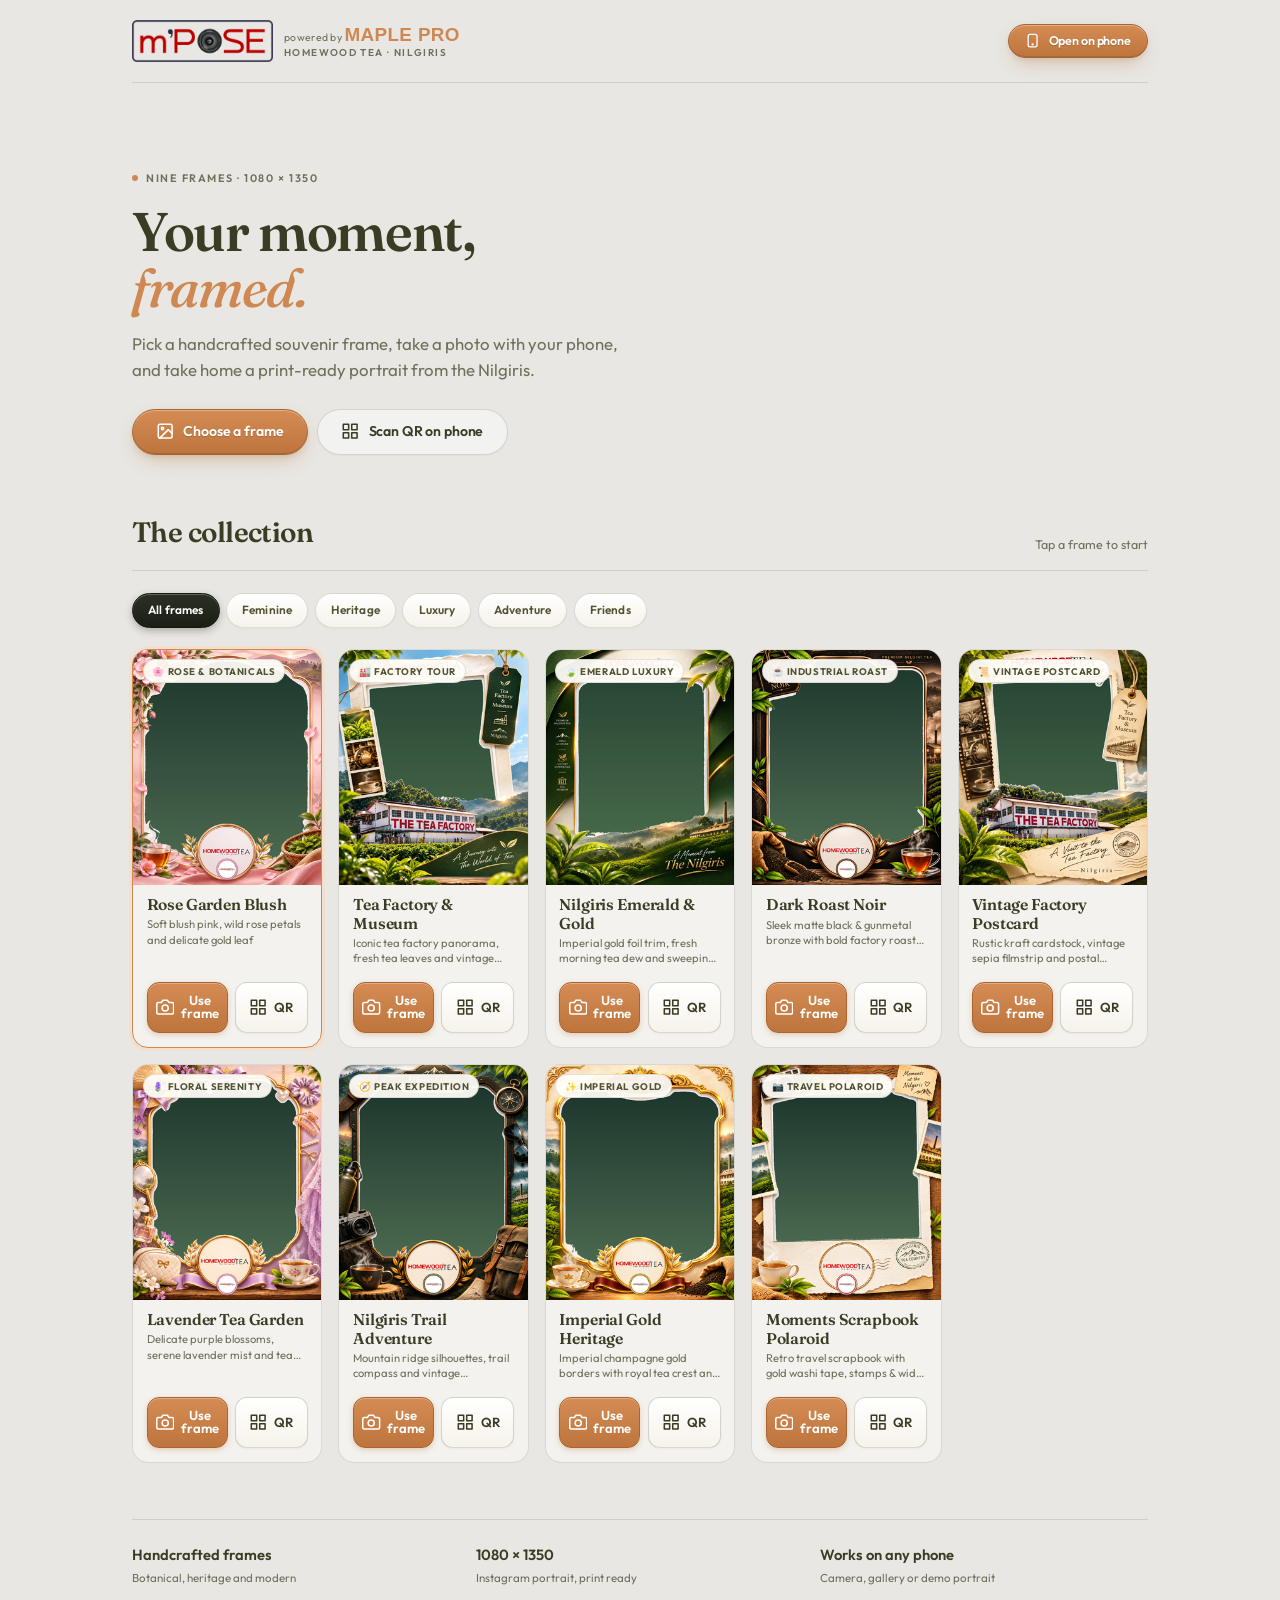
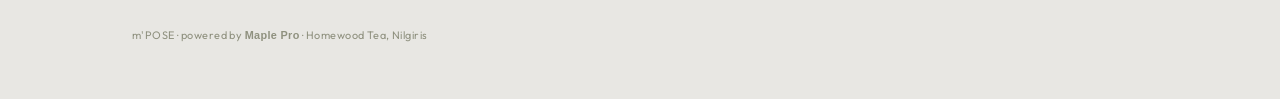
==== commit 128fbc89: "Remove 3 frames (High Country Explorer, Nilgiris Valley, Golden Sunset Glow) - streamlined to 9 cura" ====
--- a/index.html
+++ b/index.html
@@ -35,7 +35,7 @@
       </header>
 
       <section class="hero">
-        <p class="eyebrow"><span class="dot"></span> Twelve frames · 1080 × 1350</p>
+        <p class="eyebrow"><span class="dot"></span> Nine frames · 1080 × 1350</p>
         <h1 class="display">Your moment,<br /><em>framed.</em></h1>
         <p class="lede">
           Pick a handcrafted souvenir frame, take a photo with your phone, and take home
@@ -108,7 +108,7 @@
 
       <div class="rail-head">
         <span class="label">Choose frame</span>
-        <span id="landing-frame-counter" class="counter">Frame 1 of 12</span>
+        <span id="landing-frame-counter" class="counter">Frame 1 of 9</span>
       </div>
       <div id="landing-frame-carousel" class="landing-frame-picker">
         <!-- Rendered by js/app.js -->
